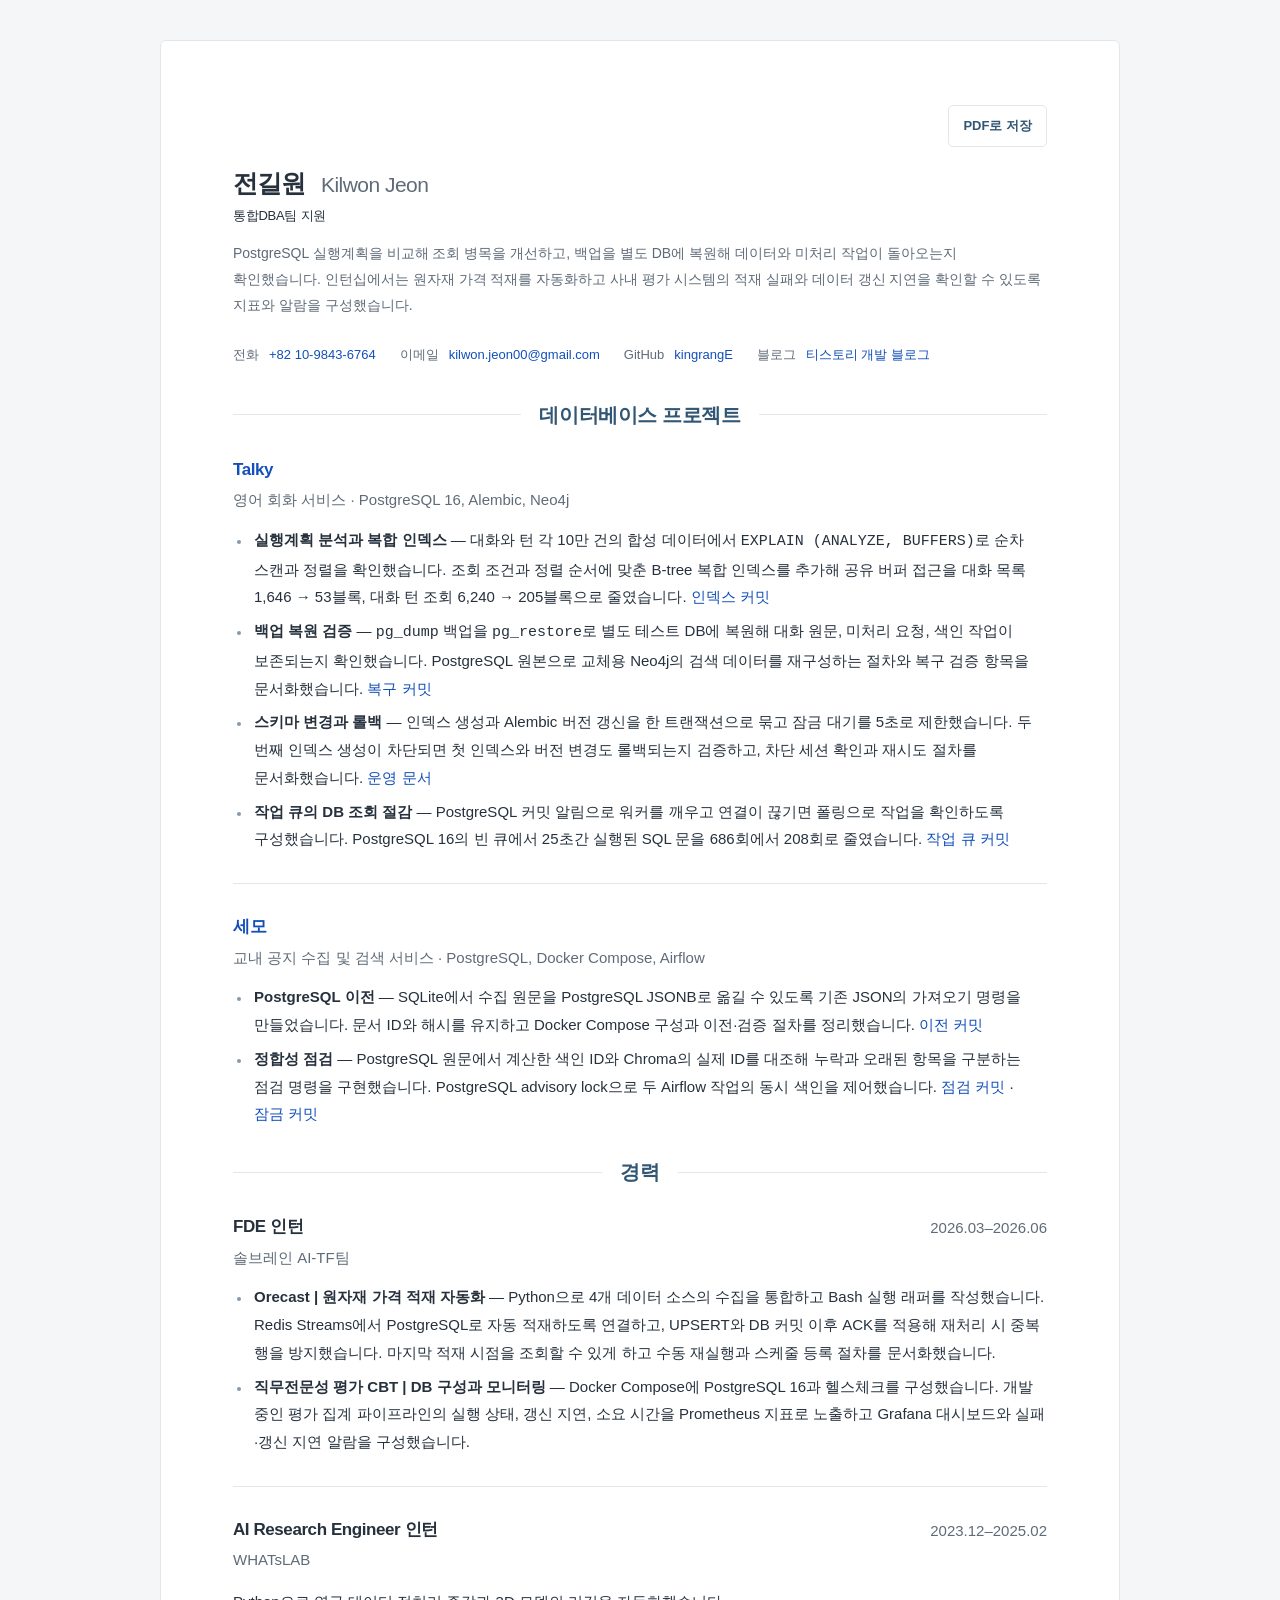
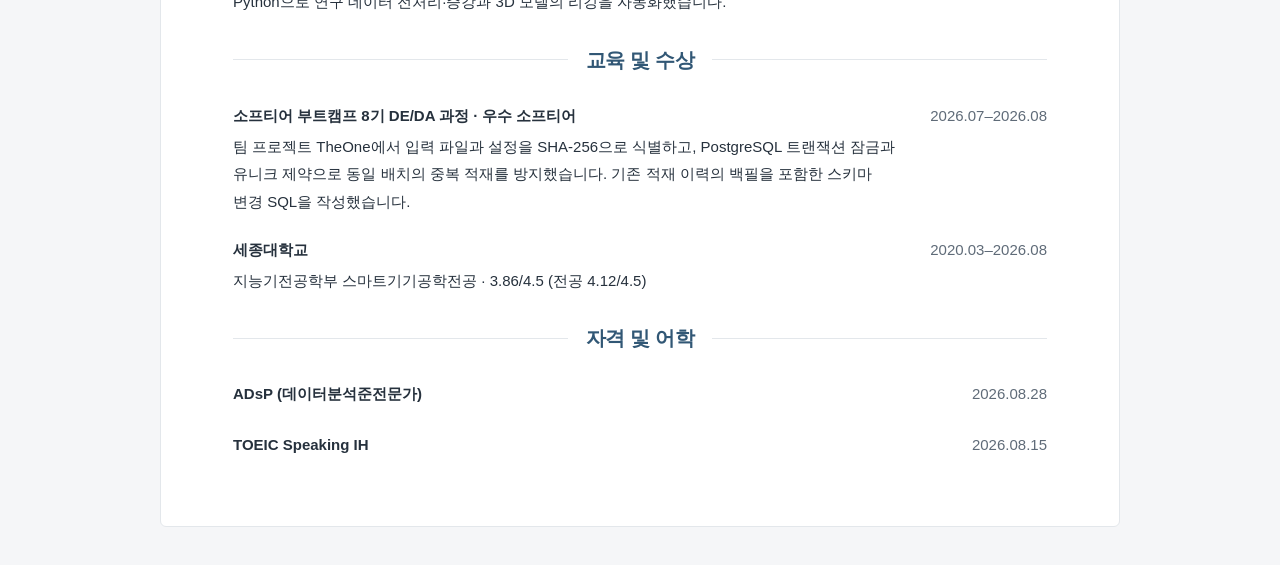
==== index_dba.html @ c4987346 "Add resume tailored to the DBA role" ====
<!DOCTYPE html>
<html lang="ko">
  <head>
    <meta charset="utf-8">
    <meta name="viewport" content="width=device-width, initial-scale=1">
    <title>전길원 | 통합DBA팀 지원 이력서</title>
    <meta name="description" content="PostgreSQL 실행계획 분석, 백업·복구 검증, 데이터 적재 자동화 경험을 담은 전길원의 이력서">
    <meta property="og:title" content="전길원 | 통합DBA팀 지원 이력서">
    <meta property="og:description" content="PostgreSQL 실행계획 분석, 백업·복구 검증, 데이터 적재 자동화 경험">
    <meta property="og:type" content="website">
    <link rel="stylesheet" href="./style.css">
    <style>
      @media print {
        #experience {
          break-before: page;
        }
      }
    </style>
  </head>
  <body>
    <main>
      <div class="문서-도구">
        <button type="button" class="PDF-버튼" onclick="window.print()">PDF로 저장</button>
      </div>
      <header class="이력서-헤더">
        <div>
          <h1>전길원 <span lang="en">Kilwon Jeon</span></h1>
          <p class="소개-문구">통합DBA팀 지원</p>
        </div>
        <p class="프로필-요약">PostgreSQL 실행계획을 비교해 조회 병목을 개선하고, 백업을 별도 DB에 복원해 데이터와 미처리 작업이 돌아오는지 확인했습니다. 인턴십에서는 원자재 가격 적재를 자동화하고 사내 평가 시스템의 적재 실패와 데이터 갱신 지연을 확인할 수 있도록 지표와 알람을 구성했습니다.</p>
        <address class="연락처">
          <span><span>전화</span><a href="tel:+821098436764">+82 10-9843-6764</a></span>
          <span><span>이메일</span><a href="mailto:kilwon.jeon00@gmail.com">kilwon.jeon00@gmail.com</a></span>
          <span><span>GitHub</span><a href="https://github.com/kingrangE">kingrangE</a></span>
          <span><span>블로그</span><a href="https://kingrang-e.tistory.com/">티스토리 개발 블로그</a></span>
        </address>
      </header>

      <section>
        <h2>데이터베이스 프로젝트</h2>
        <article class="항목">
          <header class="항목-헤더">
            <div class="항목-표제">
              <h3><a href="https://github.com/kingrangE/Talky">Talky</a></h3>
              <p class="소속">영어 회화 서비스 · PostgreSQL 16, Alembic, Neo4j</p>
            </div>
          </header>
          <ul>
            <li><strong>실행계획 분석과 복합 인덱스</strong> — 대화와 턴 각 10만 건의 합성 데이터에서 <code>EXPLAIN (ANALYZE, BUFFERS)</code>로 순차 스캔과 정렬을 확인했습니다. 조회 조건과 정렬 순서에 맞춘 B-tree 복합 인덱스를 추가해 공유 버퍼 접근을 대화 목록 1,646 → 53블록, 대화 턴 조회 6,240 → 205블록으로 줄였습니다. <a href="https://github.com/kingrangE/Talky/commit/eac335ad5778111c0d52e2794cefa71ab58b0d8e">인덱스 커밋</a></li>
            <li><strong>백업 복원 검증</strong> — <code>pg_dump</code> 백업을 <code>pg_restore</code>로 별도 테스트 DB에 복원해 대화 원문, 미처리 요청, 색인 작업이 보존되는지 확인했습니다. PostgreSQL 원본으로 교체용 Neo4j의 검색 데이터를 재구성하는 절차와 복구 검증 항목을 문서화했습니다. <a href="https://github.com/kingrangE/Talky/commit/c854a674551ed7f11cd41963c66ce2f17b84b514">복구 커밋</a></li>
            <li><strong>스키마 변경과 롤백</strong> — 인덱스 생성과 Alembic 버전 갱신을 한 트랜잭션으로 묶고 잠금 대기를 5초로 제한했습니다. 두 번째 인덱스 생성이 차단되면 첫 인덱스와 버전 변경도 롤백되는지 검증하고, 차단 세션 확인과 재시도 절차를 문서화했습니다. <a href="https://github.com/kingrangE/Talky/blob/eac335ad5778111c0d52e2794cefa71ab58b0d8e/operations/CONVERSATION_INDEXES.md">운영 문서</a></li>
            <li><strong>작업 큐의 DB 조회 절감</strong> — PostgreSQL 커밋 알림으로 워커를 깨우고 연결이 끊기면 폴링으로 작업을 확인하도록 구성했습니다. PostgreSQL 16의 빈 큐에서 25초간 실행된 SQL 문을 686회에서 208회로 줄였습니다. <a href="https://github.com/kingrangE/Talky/commit/4cdc6c05b602e95ec1414da6f64175f437670d10">작업 큐 커밋</a></li>
          </ul>
        </article>
        <article class="항목">
          <header class="항목-헤더">
            <div class="항목-표제">
              <h3><a href="https://github.com/kingrangE/semo">세모</a></h3>
              <p class="소속">교내 공지 수집 및 검색 서비스 · PostgreSQL, Docker Compose, Airflow</p>
            </div>
          </header>
          <ul>
            <li><strong>PostgreSQL 이전</strong> — SQLite에서 수집 원문을 PostgreSQL JSONB로 옮길 수 있도록 기존 JSON의 가져오기 명령을 만들었습니다. 문서 ID와 해시를 유지하고 Docker Compose 구성과 이전·검증 절차를 정리했습니다. <a href="https://github.com/kingrangE/semo/commit/38d69cad4e698fb30467a0550f2214205354e995">이전 커밋</a></li>
            <li><strong>정합성 점검</strong> — PostgreSQL 원문에서 계산한 색인 ID와 Chroma의 실제 ID를 대조해 누락과 오래된 항목을 구분하는 점검 명령을 구현했습니다. PostgreSQL advisory lock으로 두 Airflow 작업의 동시 색인을 제어했습니다. <a href="https://github.com/kingrangE/semo/commit/ec59b021e2a03563ea0e604c488db0df3c31e974">점검 커밋</a> · <a href="https://github.com/kingrangE/semo/commit/1ab56179db14b785b3c03afcb400c1d278794263">잠금 커밋</a></li>
          </ul>
        </article>
      </section>

      <section id="experience">
        <h2>경력</h2>
        <article class="항목">
          <header class="항목-헤더">
            <div class="항목-표제">
              <h3>FDE 인턴</h3>
              <p class="소속">솔브레인 AI-TF팀</p>
            </div>
            <p class="항목-메타정보">
              <span class="기간">2026.03–2026.06</span>
            </p>
          </header>
          <ul>
            <li><strong>Orecast | 원자재 가격 적재 자동화</strong> — Python으로 4개 데이터 소스의 수집을 통합하고 Bash 실행 래퍼를 작성했습니다. Redis Streams에서 PostgreSQL로 자동 적재하도록 연결하고, UPSERT와 DB 커밋 이후 ACK를 적용해 재처리 시 중복 행을 방지했습니다. 마지막 적재 시점을 조회할 수 있게 하고 수동 재실행과 스케줄 등록 절차를 문서화했습니다.</li>
            <li><strong>직무전문성 평가 CBT | DB 구성과 모니터링</strong> — Docker Compose에 PostgreSQL 16과 헬스체크를 구성했습니다. 개발 중인 평가 집계 파이프라인의 실행 상태, 갱신 지연, 소요 시간을 Prometheus 지표로 노출하고 Grafana 대시보드와 실패·갱신 지연 알람을 구성했습니다.</li>
          </ul>
        </article>
        <article class="항목">
          <header class="항목-헤더">
            <div class="항목-표제">
              <h3>AI Research Engineer 인턴</h3>
              <p class="소속">WHATsLAB</p>
            </div>
            <p class="항목-메타정보">
              <span class="기간">2023.12–2025.02</span>
            </p>
          </header>
          <p>Python으로 연구 데이터 전처리·증강과 3D 모델의 리깅을 자동화했습니다.</p>
        </article>
      </section>

      <section>
        <h2>교육 및 수상</h2>
        <ul>
          <li>
            <div class="항목-행">
              <span><strong>소프티어 부트캠프 8기 DE/DA 과정 · 우수 소프티어</strong>팀 프로젝트 TheOne에서 입력 파일과 설정을 SHA-256으로 식별하고, PostgreSQL 트랜잭션 잠금과 유니크 제약으로 동일 배치의 중복 적재를 방지했습니다. 기존 적재 이력의 백필을 포함한 스키마 변경 SQL을 작성했습니다.</span>
              <span class="항목-메타정보"><span class="기간">2026.07–2026.08</span></span>
            </div>
          </li>
          <li>
            <div class="항목-행">
              <span><strong>세종대학교</strong>지능기전공학부 스마트기기공학전공 · 3.86/4.5 (전공 4.12/4.5)</span>
              <span class="항목-메타정보"><span class="기간">2020.03–2026.08</span></span>
            </div>
          </li>
        </ul>
      </section>

      <section>
        <h2>자격 및 어학</h2>
        <ul>
          <li>
            <div class="항목-행">
              <span><strong>ADsP (데이터분석준전문가)</strong></span>
              <span class="항목-메타정보"><time datetime="2026-08-28">2026.08.28</time></span>
            </div>
          </li>
          <li>
            <div class="항목-행">
              <span><strong>TOEIC Speaking IH</strong></span>
              <span class="항목-메타정보"><time datetime="2026-08-15">2026.08.15</time></span>
            </div>
          </li>
        </ul>
      </section>
    </main>
  </body>
</html>
---- style.css ----
:root {
  color-scheme: light;
  --ink: #26313d;
  --muted: #5f6b78;
  --accent: #315775;
  --line: #e3e7eb;
}

* {
  box-sizing: border-box;
}

body {
  margin: 0;
  background: #f5f6f8;
  color: var(--ink);
  font-family: -apple-system, BlinkMacSystemFont, "Segoe UI", "Noto Sans KR", sans-serif;
  font-size: 15px;
  line-height: 1.85;
  word-break: keep-all;
  -webkit-font-smoothing: antialiased;
  overflow-wrap: anywhere;
}

main {
  max-width: 960px;
  margin: 40px auto;
  padding: 64px 72px;
  background: #fff;
  border: 1px solid var(--line);
  border-radius: 6px;
}

h1, h2, h3, p, ul {
  margin: 0;
}

a {
  color: #124fba;
  text-decoration: none;
}

a:hover {
  color: #083580;
}

a:focus-visible,
.PDF-버튼:focus-visible {
  outline: 2px solid var(--accent);
  outline-offset: 4px;
  border-radius: 2px;
}

.문서-도구 {
  display: flex;
  justify-content: flex-end;
  margin-bottom: 20px;
}

.PDF-버튼 {
  padding: 8px 14px;
  border: 1px solid var(--line);
  border-radius: 5px;
  background: #fff;
  color: var(--accent);
  font: inherit;
  font-size: 13px;
  font-weight: 600;
  cursor: pointer;
}

.PDF-버튼:hover {
  border-color: var(--accent);
  background: #f5f6f8;
}

.이력서-헤더 {
  padding-bottom: 32px;
}

h1 {
  font-size: 25px;
  line-height: 1.3;
  letter-spacing: -0.04em;
}

h1 span {
  display: inline-block;
  margin-left: 10px;
  color: var(--muted);
  font-size: 21px;
  font-weight: 400;
  letter-spacing: -0.025em;
}

.소개-문구 {
  max-width: 80%;
  margin-top: 5px;
  font-size: 13px;
  font-weight: 300;
  line-height: 1.65;
  letter-spacing: -0.02em;
}

.프로필-요약 {
  max-width: 100%;
  margin-top: 15px;
  font-size: 14px;
  color: var(--muted);
}

.연락처 {
  display: flex;
  flex-wrap: wrap;
  gap: 10px 24px;
  margin-top: 24px;
  font-size: 13px;
  font-style: normal;
}

.연락처 > span {
  display: flex;
  flex-wrap: wrap;
  gap: 10px;
}

.연락처 > span > span {
  color: var(--muted);
}

section {
  padding-top: 0;
}

section + section {
  margin-top: 28px;
}

section:last-child {
  padding-bottom: 0;
}

h2 {
  display: flex;
  align-items: center;
  justify-content: center;
  gap: 18px;
  margin-bottom: 26px;
  color: var(--accent);
  font-size: 20px;
  font-weight: 700;
  line-height: 1.6;
  letter-spacing: -0.02em;
}

h2::before,
h2::after {
  content: "";
  flex: 1;
  height: 1px;
  background: var(--line);
}

.항목 + .항목 {
  margin-top: 30px;
  padding-top: 30px;
  border-top: 1px solid var(--line);
}

.항목-헤더 {
  display: flex;
  align-items: flex-start;
  justify-content: space-between;
  gap: 20px;
  margin-bottom: 12px;
}

.항목-표제 {
  min-width: 0;
}

h3 {
  font-size: 17px;
  font-weight: 700;
  line-height: 1.5;
  letter-spacing: -0.025em;
}

.소속 {
  margin-top: 4px;
  color: var(--muted);
  font-size: 15px;
  font-weight: 500;
}

.항목-메타정보 {
  flex-shrink: 0;
  color: var(--muted);
  font-size: 15px;
  font-variant-numeric: tabular-nums;
  text-align: right;
}

.항목-메타정보 > span {
  display: block;
}

.위치 {
  margin-top: 2px;
}

.항목 > p {
  margin-top: 14px;
}

em {
  font-style: normal;
  font-weight: 500;
}

ul {
  padding-left: 18px;
}

.항목 > ul {
  margin-top: 10px;
}

li {
  padding-left: 3px;
}

li + li {
  margin-top: 6px;
}

li::marker {
  color: #8799aa;
  font-size: 0.8em;
}

ul ul {
  margin-top: 8px;
  margin-bottom: 8px;
  padding-left: 20px;
  color: var(--muted);
  font-size: calc(1em - 1px);
  list-style-type: circle;
}

section > ul {
  padding: 0;
  list-style: none;
}

section > ul > li {
  padding: 0;
}

section > ul > li + li {
  margin-top: 20px;
}

.항목-행 {
  display: grid;
  grid-template-columns: minmax(0, 1fr) fit-content(32%);
  align-items: baseline;
  gap: 6px 24px;
}

.항목-행 > .항목-메타정보 {
  grid-column: 2;
  grid-row: 1;
}

.항목-행 > ul {
  grid-column: 1;
  margin-top: 2px;
  color: var(--muted);
  font-size: calc(1em - 1px);
}

.항목-행 strong {
  display: block;
  margin-bottom: 3px;
  font-weight: 600;
}

@media screen and (max-width: 760px) {
  main {
    margin: 0;
    padding: 36px 24px;
    border: 0;
    border-radius: 0;
  }

  section + section {
    margin-top: 24px;
  }

  h2 {
    margin-bottom: 22px;
  }

  .항목 + .항목 {
    margin-top: 26px;
    padding-top: 26px;
  }

  .연락처 {
    flex-direction: column;
    gap: 8px;
  }

  .연락처 > span > span {
    min-width: 40px;
  }

  .항목-헤더 {
    flex-direction: column;
    gap: 6px;
  }

  .항목-행 {
    grid-template-columns: minmax(0, 1fr);
    gap: 4px;
  }

  .항목-행 > .항목-메타정보 {
    grid-column: 1;
    grid-row: 2;
  }

  .항목-메타정보 {
    display: flex;
    flex-wrap: wrap;
    gap: 12px;
    text-align: left;
  }

  .위치 {
    margin: 0;
  }
}

@media print {
  .문서-도구 {
    display: none;
  }

  @page {
    size: A4;
    margin: 16mm;
  }

  body {
    background: #fff;
    zoom: 0.85;
    -webkit-print-color-adjust: exact;
    print-color-adjust: exact;
  }

  main {
    max-width: none;
    margin: 0;
    padding: 0;
    border: 0;
    border-radius: 0;
  }

  h2, h3, .항목-헤더 {
    break-after: avoid;
  }

  .항목-행, li {
    break-inside: avoid;
  }
}
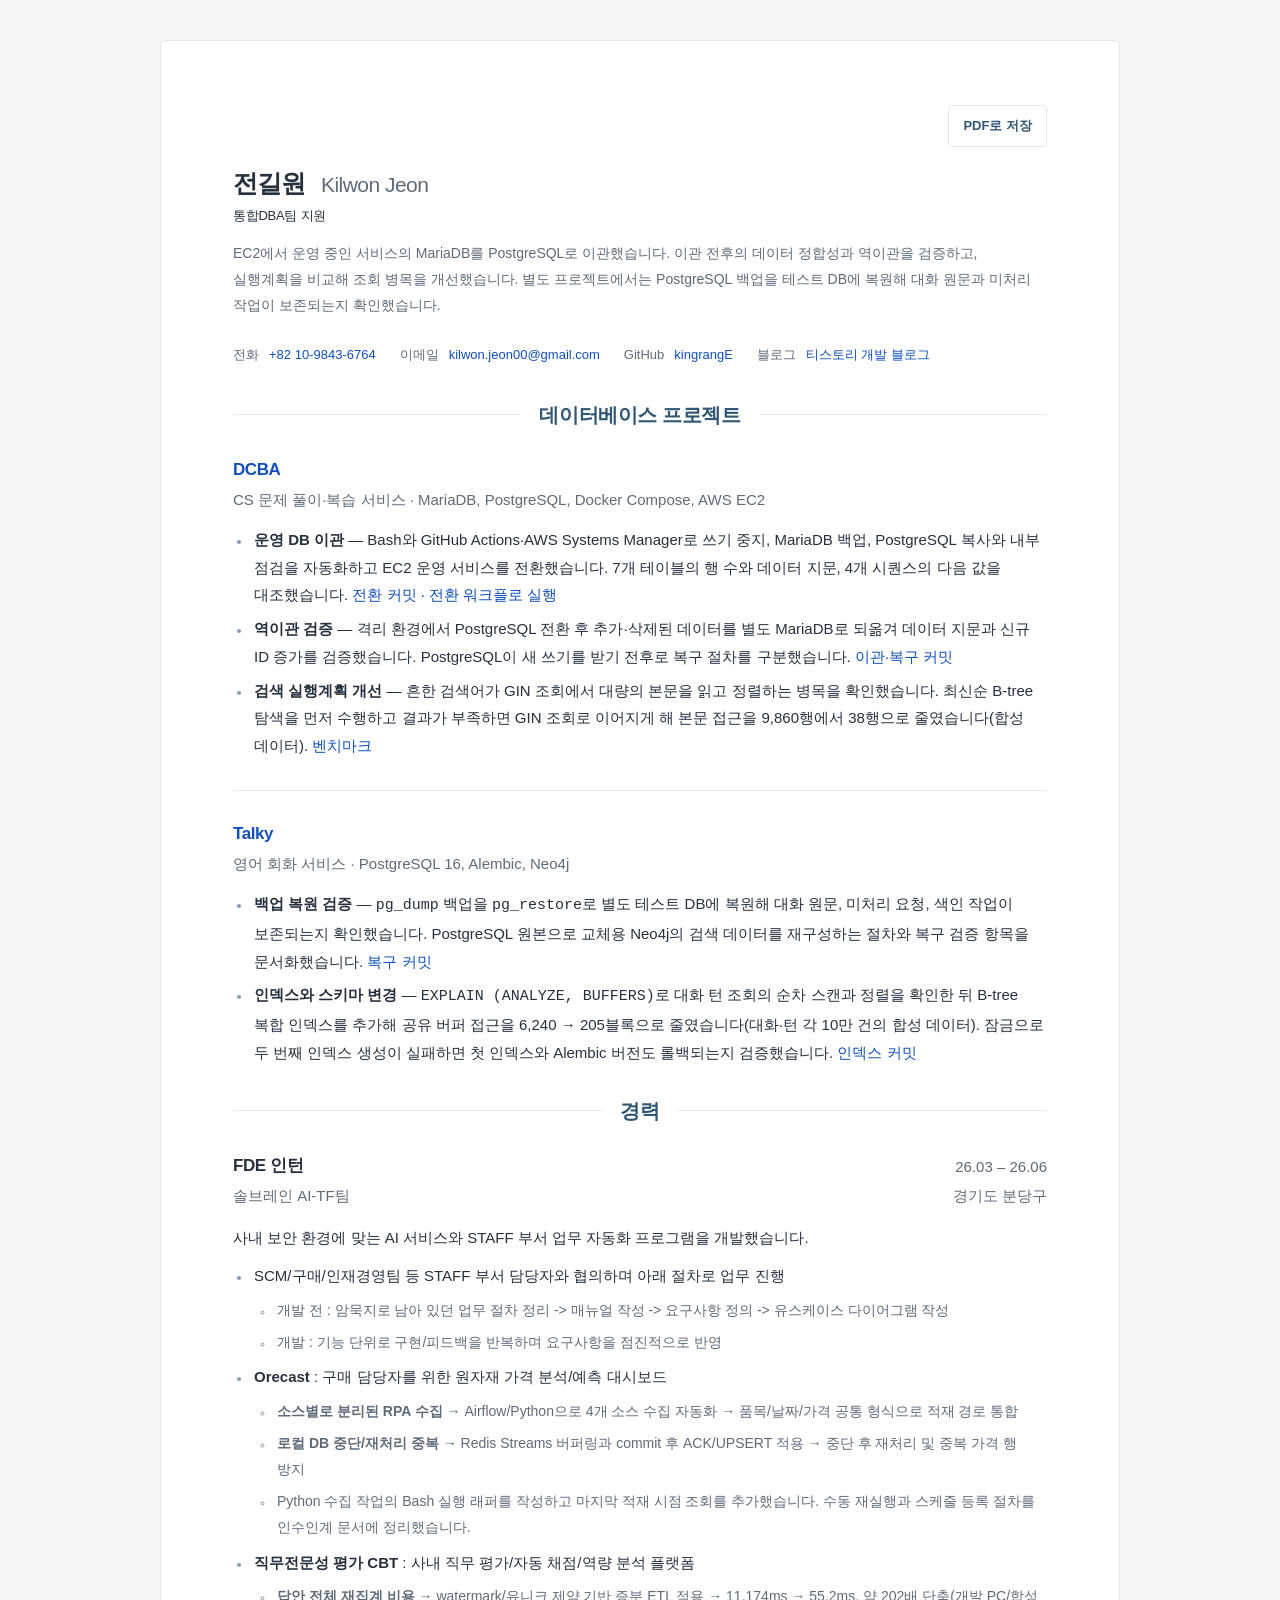
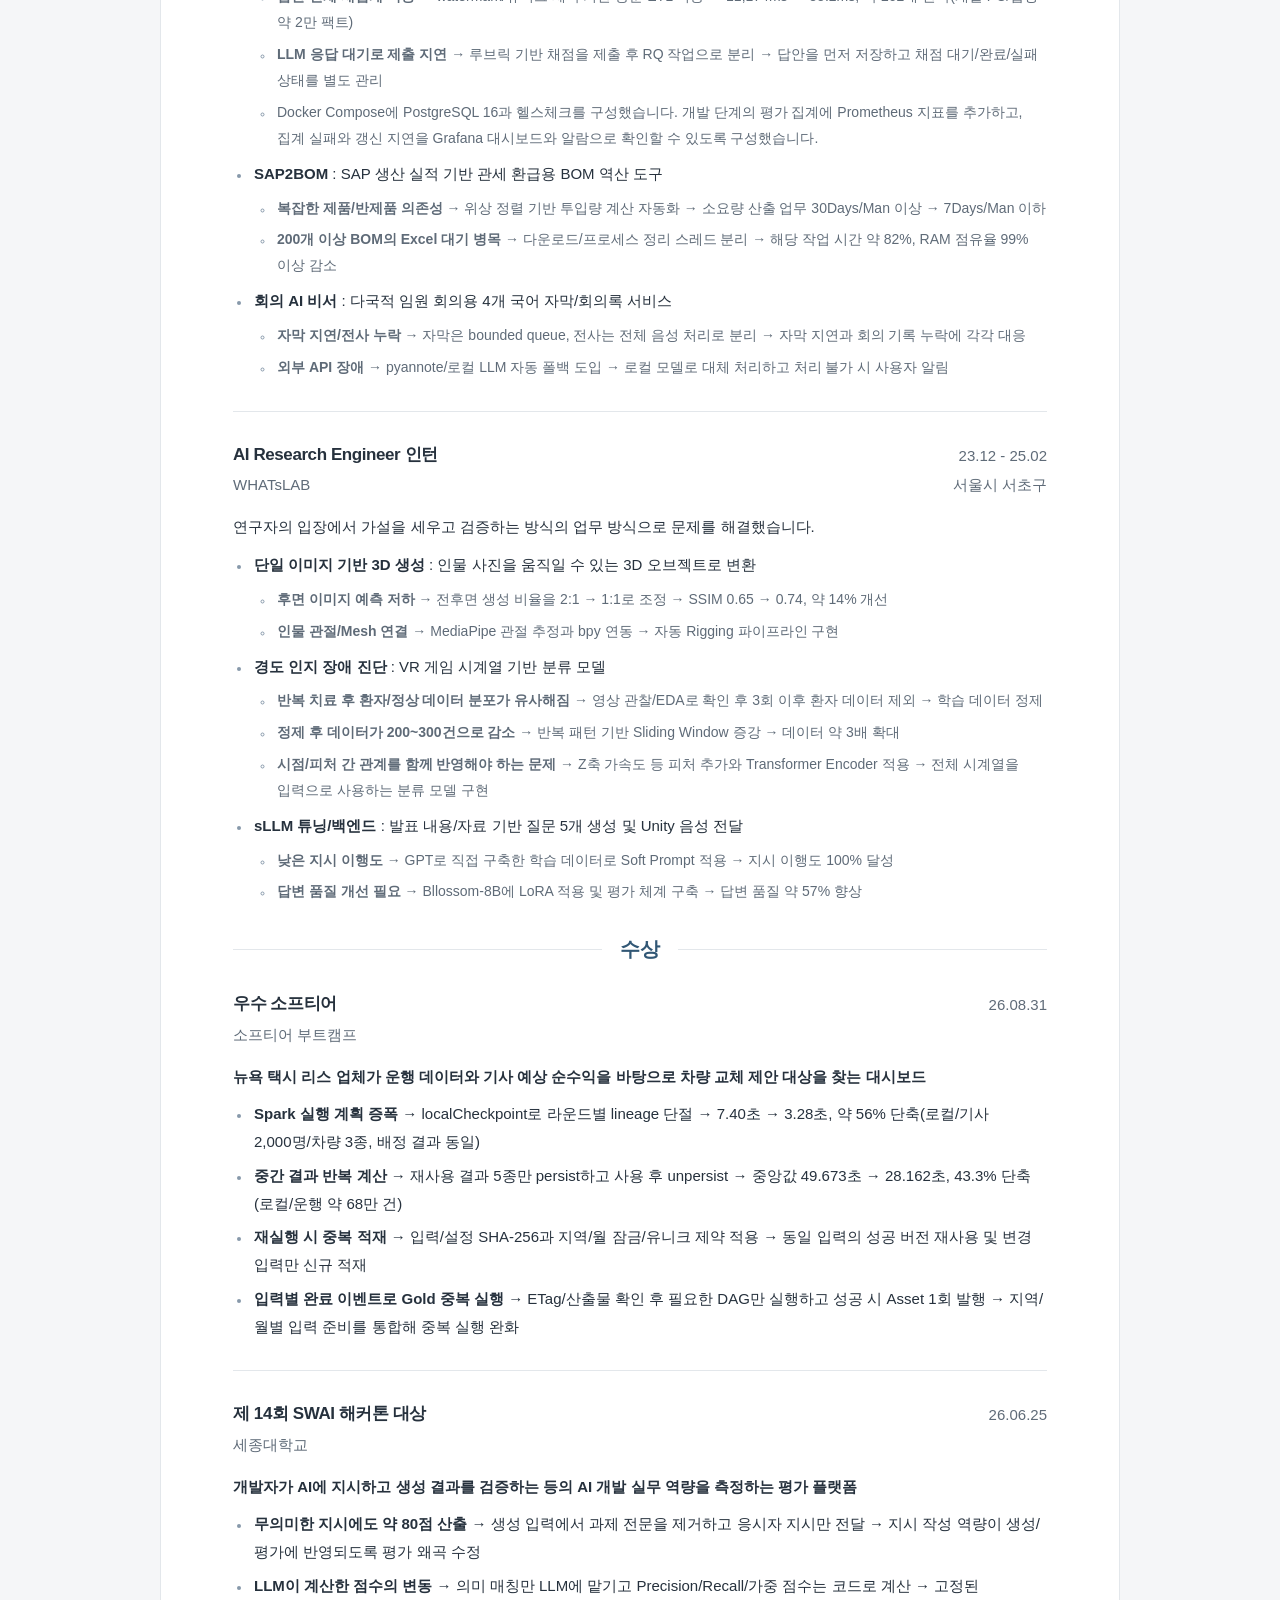
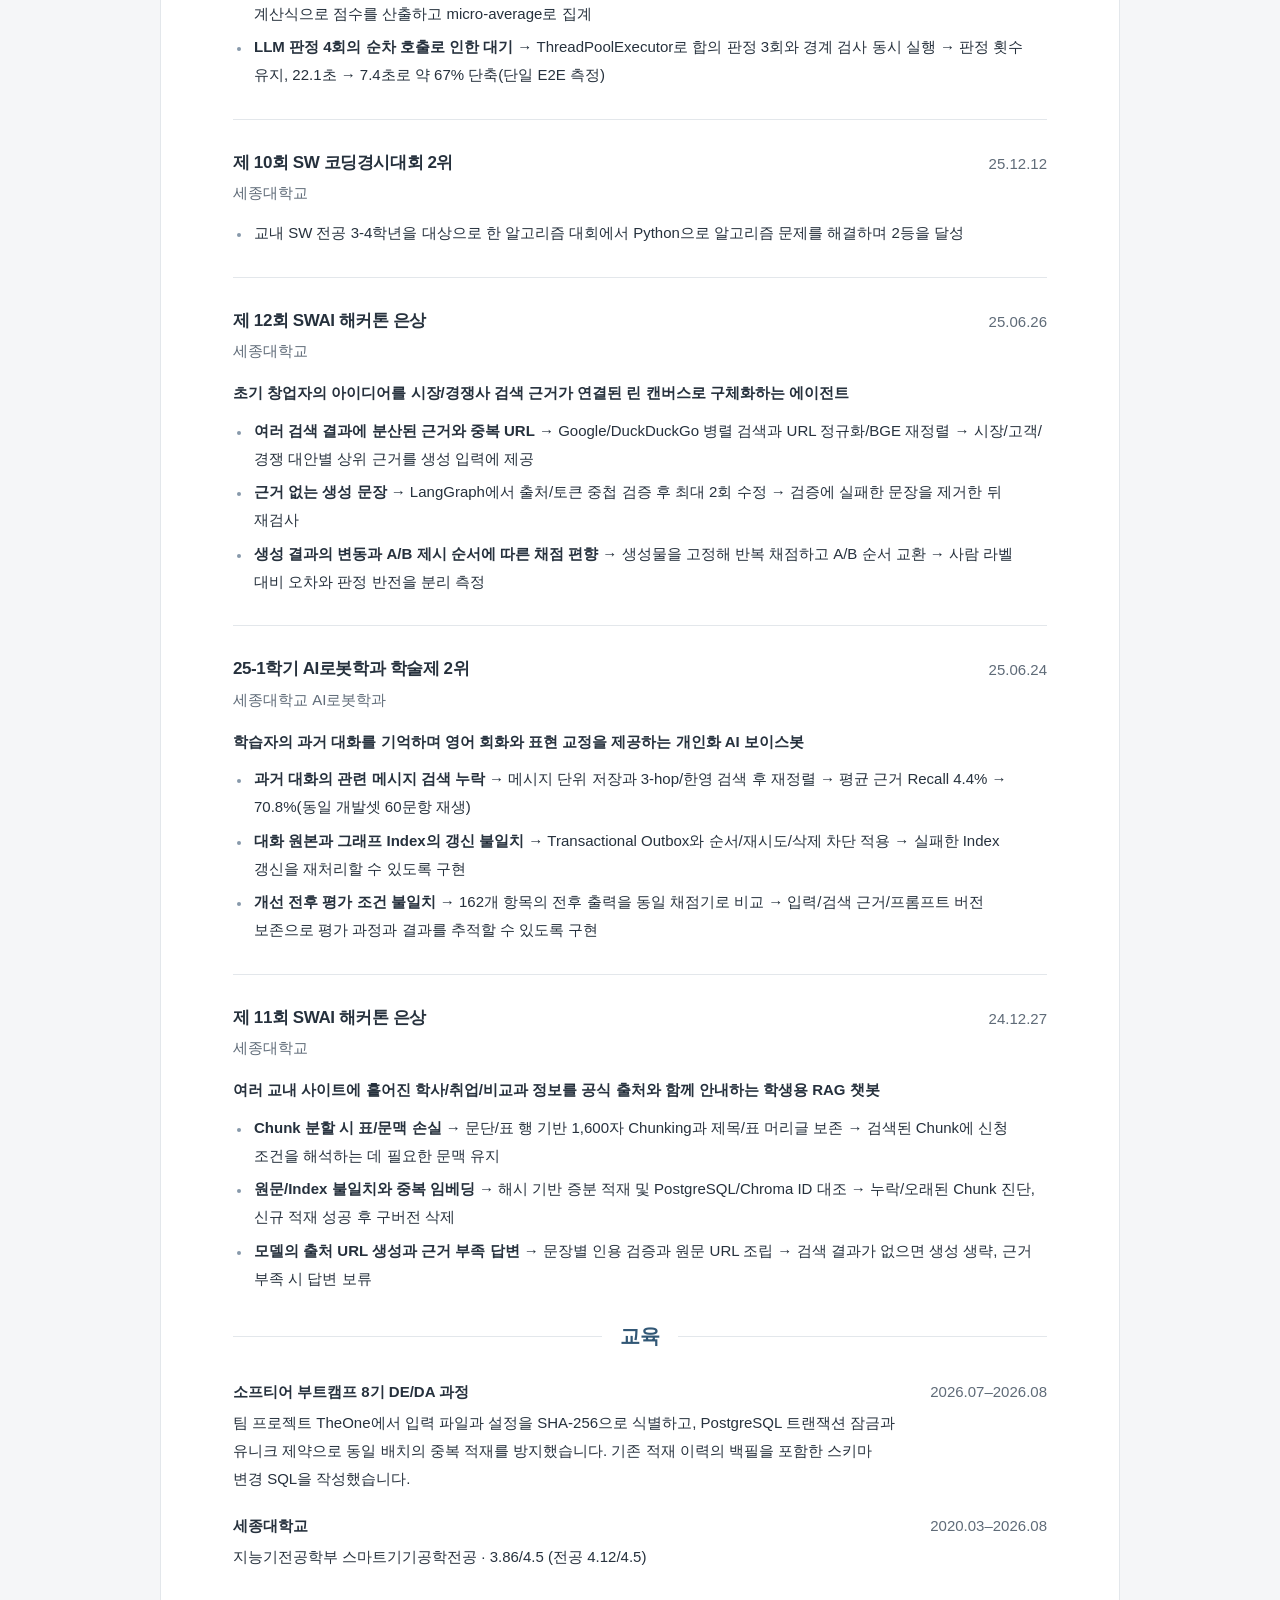
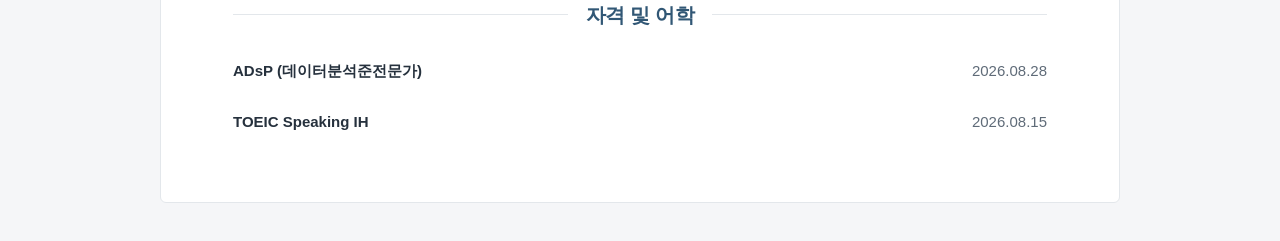
==== commit 46bbd4a0: "feat(resume): 운영 DB 이관 사례와 전체 수상·경력 반영 지원 공고가 요구하는 운영 DB 전환을 보여주기 위해 DCBA를 첫 사례로 배치하고 EC2 전환·역이관과 검색" ====
--- a/index_dba.html
+++ b/index_dba.html
@@ -4,15 +4,33 @@
     <meta charset="utf-8">
     <meta name="viewport" content="width=device-width, initial-scale=1">
     <title>전길원 | 통합DBA팀 지원 이력서</title>
-    <meta name="description" content="PostgreSQL 실행계획 분석, 백업·복구 검증, 데이터 적재 자동화 경험을 담은 전길원의 이력서">
+    <meta name="description" content="MariaDB에서 PostgreSQL로 운영 DB 이관, 실행계획 분석, 백업·복구 검증 경험을 담은 전길원의 이력서">
     <meta property="og:title" content="전길원 | 통합DBA팀 지원 이력서">
-    <meta property="og:description" content="PostgreSQL 실행계획 분석, 백업·복구 검증, 데이터 적재 자동화 경험">
+    <meta property="og:description" content="MariaDB에서 PostgreSQL로 운영 DB 이관, 실행계획 분석, 백업·복구 검증 경험">
     <meta property="og:type" content="website">
     <link rel="stylesheet" href="./style.css">
     <style>
       @media print {
+        body {
+          font-size: 14px;
+          line-height: 1.65;
+        }
+
+        h2 {
+          margin-bottom: 16px;
+        }
+
+        .항목 + .항목 {
+          margin-top: 18px;
+          padding-top: 18px;
+        }
+
         #experience {
           break-before: page;
+        }
+
+        [aria-labelledby="awards-title"] .항목 {
+          break-inside: avoid;
         }
       }
     </style>
@@ -27,7 +45,7 @@
           <h1>전길원 <span lang="en">Kilwon Jeon</span></h1>
           <p class="소개-문구">통합DBA팀 지원</p>
         </div>
-        <p class="프로필-요약">PostgreSQL 실행계획을 비교해 조회 병목을 개선하고, 백업을 별도 DB에 복원해 데이터와 미처리 작업이 돌아오는지 확인했습니다. 인턴십에서는 원자재 가격 적재를 자동화하고 사내 평가 시스템의 적재 실패와 데이터 갱신 지연을 확인할 수 있도록 지표와 알람을 구성했습니다.</p>
+        <p class="프로필-요약">EC2에서 운영 중인 서비스의 MariaDB를 PostgreSQL로 이관했습니다. 이관 전후의 데이터 정합성과 역이관을 검증하고, 실행계획을 비교해 조회 병목을 개선했습니다. 별도 프로젝트에서는 PostgreSQL 백업을 테스트 DB에 복원해 대화 원문과 미처리 작업이 보존되는지 확인했습니다.</p>
         <address class="연락처">
           <span><span>전화</span><a href="tel:+821098436764">+82 10-9843-6764</a></span>
           <span><span>이메일</span><a href="mailto:kilwon.jeon00@gmail.com">kilwon.jeon00@gmail.com</a></span>
@@ -41,27 +59,26 @@
         <article class="항목">
           <header class="항목-헤더">
             <div class="항목-표제">
+              <h3><a href="https://github.com/kingrangE/DCBA">DCBA</a></h3>
+              <p class="소속">CS 문제 풀이·복습 서비스 · MariaDB, PostgreSQL, Docker Compose, AWS EC2</p>
+            </div>
+          </header>
+          <ul>
+            <li><strong>운영 DB 이관</strong> — Bash와 GitHub Actions·AWS Systems Manager로 쓰기 중지, MariaDB 백업, PostgreSQL 복사와 내부 점검을 자동화하고 EC2 운영 서비스를 전환했습니다. 7개 테이블의 행 수와 데이터 지문, 4개 시퀀스의 다음 값을 대조했습니다. <a href="https://github.com/kingrangE/DCBA/commit/c94dd9896264242c62aa697d63f3865d38a47e06">전환 커밋</a> · <a href="https://github.com/kingrangE/DCBA/actions/runs/44879401390">전환 워크플로 실행</a></li>
+            <li><strong>역이관 검증</strong> — 격리 환경에서 PostgreSQL 전환 후 추가·삭제된 데이터를 별도 MariaDB로 되옮겨 데이터 지문과 신규 ID 증가를 검증했습니다. PostgreSQL이 새 쓰기를 받기 전후로 복구 절차를 구분했습니다. <a href="https://github.com/kingrangE/DCBA/commit/13a7207f3489d8f4df983d37cdc0554b07df8b3d">이관·복구 커밋</a></li>
+            <li><strong>검색 실행계획 개선</strong> — 흔한 검색어가 GIN 조회에서 대량의 본문을 읽고 정렬하는 병목을 확인했습니다. 최신순 B-tree 탐색을 먼저 수행하고 결과가 부족하면 GIN 조회로 이어지게 해 본문 접근을 9,860행에서 38행으로 줄였습니다(합성 데이터). <a href="https://github.com/kingrangE/DCBA/blob/13a7207f3489d8f4df983d37cdc0554b07df8b3d/docs/postgresql-benchmark.md">벤치마크</a></li>
+          </ul>
+        </article>
+        <article class="항목">
+          <header class="항목-헤더">
+            <div class="항목-표제">
               <h3><a href="https://github.com/kingrangE/Talky">Talky</a></h3>
               <p class="소속">영어 회화 서비스 · PostgreSQL 16, Alembic, Neo4j</p>
             </div>
           </header>
           <ul>
-            <li><strong>실행계획 분석과 복합 인덱스</strong> — 대화와 턴 각 10만 건의 합성 데이터에서 <code>EXPLAIN (ANALYZE, BUFFERS)</code>로 순차 스캔과 정렬을 확인했습니다. 조회 조건과 정렬 순서에 맞춘 B-tree 복합 인덱스를 추가해 공유 버퍼 접근을 대화 목록 1,646 → 53블록, 대화 턴 조회 6,240 → 205블록으로 줄였습니다. <a href="https://github.com/kingrangE/Talky/commit/eac335ad5778111c0d52e2794cefa71ab58b0d8e">인덱스 커밋</a></li>
             <li><strong>백업 복원 검증</strong> — <code>pg_dump</code> 백업을 <code>pg_restore</code>로 별도 테스트 DB에 복원해 대화 원문, 미처리 요청, 색인 작업이 보존되는지 확인했습니다. PostgreSQL 원본으로 교체용 Neo4j의 검색 데이터를 재구성하는 절차와 복구 검증 항목을 문서화했습니다. <a href="https://github.com/kingrangE/Talky/commit/c854a674551ed7f11cd41963c66ce2f17b84b514">복구 커밋</a></li>
-            <li><strong>스키마 변경과 롤백</strong> — 인덱스 생성과 Alembic 버전 갱신을 한 트랜잭션으로 묶고 잠금 대기를 5초로 제한했습니다. 두 번째 인덱스 생성이 차단되면 첫 인덱스와 버전 변경도 롤백되는지 검증하고, 차단 세션 확인과 재시도 절차를 문서화했습니다. <a href="https://github.com/kingrangE/Talky/blob/eac335ad5778111c0d52e2794cefa71ab58b0d8e/operations/CONVERSATION_INDEXES.md">운영 문서</a></li>
-            <li><strong>작업 큐의 DB 조회 절감</strong> — PostgreSQL 커밋 알림으로 워커를 깨우고 연결이 끊기면 폴링으로 작업을 확인하도록 구성했습니다. PostgreSQL 16의 빈 큐에서 25초간 실행된 SQL 문을 686회에서 208회로 줄였습니다. <a href="https://github.com/kingrangE/Talky/commit/4cdc6c05b602e95ec1414da6f64175f437670d10">작업 큐 커밋</a></li>
-          </ul>
-        </article>
-        <article class="항목">
-          <header class="항목-헤더">
-            <div class="항목-표제">
-              <h3><a href="https://github.com/kingrangE/semo">세모</a></h3>
-              <p class="소속">교내 공지 수집 및 검색 서비스 · PostgreSQL, Docker Compose, Airflow</p>
-            </div>
-          </header>
-          <ul>
-            <li><strong>PostgreSQL 이전</strong> — SQLite에서 수집 원문을 PostgreSQL JSONB로 옮길 수 있도록 기존 JSON의 가져오기 명령을 만들었습니다. 문서 ID와 해시를 유지하고 Docker Compose 구성과 이전·검증 절차를 정리했습니다. <a href="https://github.com/kingrangE/semo/commit/38d69cad4e698fb30467a0550f2214205354e995">이전 커밋</a></li>
-            <li><strong>정합성 점검</strong> — PostgreSQL 원문에서 계산한 색인 ID와 Chroma의 실제 ID를 대조해 누락과 오래된 항목을 구분하는 점검 명령을 구현했습니다. PostgreSQL advisory lock으로 두 Airflow 작업의 동시 색인을 제어했습니다. <a href="https://github.com/kingrangE/semo/commit/ec59b021e2a03563ea0e604c488db0df3c31e974">점검 커밋</a> · <a href="https://github.com/kingrangE/semo/commit/1ab56179db14b785b3c03afcb400c1d278794263">잠금 커밋</a></li>
+            <li><strong>인덱스와 스키마 변경</strong> — <code>EXPLAIN (ANALYZE, BUFFERS)</code>로 대화 턴 조회의 순차 스캔과 정렬을 확인한 뒤 B-tree 복합 인덱스를 추가해 공유 버퍼 접근을 6,240 → 205블록으로 줄였습니다(대화·턴 각 10만 건의 합성 데이터). 잠금으로 두 번째 인덱스 생성이 실패하면 첫 인덱스와 Alembic 버전도 롤백되는지 검증했습니다. <a href="https://github.com/kingrangE/Talky/commit/eac335ad5778111c0d52e2794cefa71ab58b0d8e">인덱스 커밋</a></li>
           </ul>
         </article>
       </section>
@@ -75,12 +92,43 @@
               <p class="소속">솔브레인 AI-TF팀</p>
             </div>
             <p class="항목-메타정보">
-              <span class="기간">2026.03–2026.06</span>
-            </p>
-          </header>
-          <ul>
-            <li><strong>Orecast | 원자재 가격 적재 자동화</strong> — Python으로 4개 데이터 소스의 수집을 통합하고 Bash 실행 래퍼를 작성했습니다. Redis Streams에서 PostgreSQL로 자동 적재하도록 연결하고, UPSERT와 DB 커밋 이후 ACK를 적용해 재처리 시 중복 행을 방지했습니다. 마지막 적재 시점을 조회할 수 있게 하고 수동 재실행과 스케줄 등록 절차를 문서화했습니다.</li>
-            <li><strong>직무전문성 평가 CBT | DB 구성과 모니터링</strong> — Docker Compose에 PostgreSQL 16과 헬스체크를 구성했습니다. 개발 중인 평가 집계 파이프라인의 실행 상태, 갱신 지연, 소요 시간을 Prometheus 지표로 노출하고 Grafana 대시보드와 실패·갱신 지연 알람을 구성했습니다.</li>
+              <span class="기간">26.03 – 26.06</span><span class="위치">경기도 분당구</span>
+            </p>
+          </header>
+          <p><em>사내 보안 환경에 맞는 AI 서비스와 STAFF 부서 업무 자동화 프로그램을 개발했습니다.</em></p>
+          <ul>
+            <li>SCM/구매/인재경영팀 등 STAFF 부서 담당자와 협의하며 아래 절차로 업무 진행
+              <ul>
+                <li>개발 전 : 암묵지로 남아 있던 업무 절차 정리 -&gt; 매뉴얼 작성 -&gt; 요구사항 정의 -&gt; 유스케이스 다이어그램 작성</li>
+                <li>개발 : 기능 단위로 구현/피드백을 반복하며 요구사항을 점진적으로 반영</li>
+              </ul>
+            </li>
+            <li><strong>Orecast</strong> : 구매 담당자를 위한 원자재 가격 분석/예측 대시보드
+              <ul>
+                <li><strong>소스별로 분리된 RPA 수집</strong> → Airflow/Python으로 4개 소스 수집 자동화 → 품목/날짜/가격 공통 형식으로 적재 경로 통합</li>
+                <li><strong>로컬 DB 중단/재처리 중복</strong> → Redis Streams 버퍼링과 commit 후 ACK/UPSERT 적용 → 중단 후 재처리 및 중복 가격 행 방지</li>
+                <li>Python 수집 작업의 Bash 실행 래퍼를 작성하고 마지막 적재 시점 조회를 추가했습니다. 수동 재실행과 스케줄 등록 절차를 인수인계 문서에 정리했습니다.</li>
+              </ul>
+            </li>
+            <li><strong>직무전문성 평가 CBT</strong> : 사내 직무 평가/자동 채점/역량 분석 플랫폼
+              <ul>
+                <li><strong>답안 전체 재집계 비용</strong> → watermark/유니크 제약 기반 증분 ETL 적용 → 11,174ms → 55.2ms, 약 202배 단축(개발 PC/합성 약 2만 팩트)</li>
+                <li><strong>LLM 응답 대기로 제출 지연</strong> → 루브릭 기반 채점을 제출 후 RQ 작업으로 분리 → 답안을 먼저 저장하고 채점 대기/완료/실패 상태를 별도 관리</li>
+                <li>Docker Compose에 PostgreSQL 16과 헬스체크를 구성했습니다. 개발 단계의 평가 집계에 Prometheus 지표를 추가하고, 집계 실패와 갱신 지연을 Grafana 대시보드와 알람으로 확인할 수 있도록 구성했습니다.</li>
+              </ul>
+            </li>
+            <li><strong>SAP2BOM</strong> : SAP 생산 실적 기반 관세 환급용 BOM 역산 도구
+              <ul>
+                <li><strong>복잡한 제품/반제품 의존성</strong> → 위상 정렬 기반 투입량 계산 자동화 → 소요량 산출 업무 30Days/Man 이상 → 7Days/Man 이하</li>
+                <li><strong>200개 이상 BOM의 Excel 대기 병목</strong> → 다운로드/프로세스 정리 스레드 분리 → 해당 작업 시간 약 82%, RAM 점유율 99% 이상 감소</li>
+              </ul>
+            </li>
+            <li><strong>회의 AI 비서</strong> : 다국적 임원 회의용 4개 국어 자막/회의록 서비스
+              <ul>
+                <li><strong>자막 지연/전사 누락</strong> → 자막은 bounded queue, 전사는 전체 음성 처리로 분리 → 자막 지연과 회의 기록 누락에 각각 대응</li>
+                <li><strong>외부 API 장애</strong> → pyannote/로컬 LLM 자동 폴백 도입 → 로컬 모델로 대체 처리하고 처리 불가 시 사용자 알림</li>
+              </ul>
+            </li>
           </ul>
         </article>
         <article class="항목">
@@ -90,19 +138,146 @@
               <p class="소속">WHATsLAB</p>
             </div>
             <p class="항목-메타정보">
-              <span class="기간">2023.12–2025.02</span>
-            </p>
-          </header>
-          <p>Python으로 연구 데이터 전처리·증강과 3D 모델의 리깅을 자동화했습니다.</p>
+              <span class="기간">23.12 - 25.02</span><span class="위치">서울시 서초구</span>
+            </p>
+          </header>
+          <p>
+            <em>연구자의 입장에서 가설을 세우고 검증하는 방식의 업무 방식으로 문제를 해결했습니다.</em>
+          </p>
+          <ul>
+            <li><strong>단일 이미지 기반 3D 생성</strong> : 인물 사진을 움직일 수 있는 3D 오브젝트로 변환
+              <ul>
+                <li><strong>후면 이미지 예측 저하</strong> → 전후면 생성 비율을 2:1 → 1:1로 조정 → SSIM 0.65 → 0.74, 약 14% 개선</li>
+                <li><strong>인물 관절/Mesh 연결</strong> → MediaPipe 관절 추정과 bpy 연동 → 자동 Rigging 파이프라인 구현</li>
+              </ul>
+            </li>
+            <li><strong>경도 인지 장애 진단</strong> : VR 게임 시계열 기반 분류 모델
+              <ul>
+                <li><strong>반복 치료 후 환자/정상 데이터 분포가 유사해짐</strong> → 영상 관찰/EDA로 확인 후 3회 이후 환자 데이터 제외 → 학습 데이터 정제</li>
+                <li><strong>정제 후 데이터가 200~300건으로 감소</strong> → 반복 패턴 기반 Sliding Window 증강 → 데이터 약 3배 확대</li>
+                <li><strong>시점/피처 간 관계를 함께 반영해야 하는 문제</strong> → Z축 가속도 등 피처 추가와 Transformer Encoder 적용 → 전체 시계열을 입력으로 사용하는 분류 모델 구현</li>
+              </ul>
+            </li>
+            <li><strong>sLLM 튜닝/백엔드</strong> : 발표 내용/자료 기반 질문 5개 생성 및 Unity 음성 전달
+              <ul>
+                <li><strong>낮은 지시 이행도</strong> → GPT로 직접 구축한 학습 데이터로 Soft Prompt 적용 → 지시 이행도 100% 달성</li>
+                <li><strong>답변 품질 개선 필요</strong> → Bllossom-8B에 LoRA 적용 및 평가 체계 구축 → 답변 품질 약 57% 향상</li>
+              </ul>
+            </li>
+          </ul>
+        </article>
+      </section>
+
+      <section aria-labelledby="awards-title">
+        <h2 id="awards-title">수상</h2>
+        <article class="항목">
+          <header class="항목-헤더">
+            <div class="항목-표제">
+              <h3>우수 소프티어</h3>
+              <p class="소속">소프티어 부트캠프</p>
+            </div>
+            <p class="항목-메타정보">
+              <time datetime="2026-08-31">26.08.31</time>
+            </p>
+          </header>
+          <p><strong>뉴욕 택시 리스 업체가 운행 데이터와 기사 예상 순수익을 바탕으로 차량 교체 제안 대상을 찾는 대시보드</strong></p>
+          <ul>
+            <li><strong>Spark 실행 계획 증폭</strong> → localCheckpoint로 라운드별 lineage 단절 → 7.40초 → 3.28초, 약 56% 단축(로컬/기사 2,000명/차량 3종, 배정 결과 동일)</li>
+            <li><strong>중간 결과 반복 계산</strong> → 재사용 결과 5종만 persist하고 사용 후 unpersist → 중앙값 49.673초 → 28.162초, 43.3% 단축(로컬/운행 약 68만 건)</li>
+            <li><strong>재실행 시 중복 적재</strong> → 입력/설정 SHA-256과 지역/월 잠금/유니크 제약 적용 → 동일 입력의 성공 버전 재사용 및 변경 입력만 신규 적재</li>
+            <li><strong>입력별 완료 이벤트로 Gold 중복 실행</strong> → ETag/산출물 확인 후 필요한 DAG만 실행하고 성공 시 Asset 1회 발행 → 지역/월별 입력 준비를 통합해 중복 실행 완화</li>
+          </ul>
+        </article>
+        <article class="항목">
+          <header class="항목-헤더">
+            <div class="항목-표제">
+              <h3>제 14회 SWAI 해커톤 대상</h3>
+              <p class="소속">세종대학교</p>
+            </div>
+            <p class="항목-메타정보">
+              <time datetime="2026-06-25">26.06.25</time>
+            </p>
+          </header>
+          <p><strong>개발자가 AI에 지시하고 생성 결과를 검증하는 등의 AI 개발 실무 역량을 측정하는 평가 플랫폼</strong></p>
+          <ul>
+            <li><strong>무의미한 지시에도 약 80점 산출</strong> → 생성 입력에서 과제 전문을 제거하고 응시자 지시만 전달 → 지시 작성 역량이 생성/평가에 반영되도록 평가 왜곡 수정</li>
+            <li><strong>LLM이 계산한 점수의 변동</strong> → 의미 매칭만 LLM에 맡기고 Precision/Recall/가중 점수는 코드로 계산 → 고정된 계산식으로 점수를 산출하고 micro-average로 집계</li>
+            <li><strong>LLM 판정 4회의 순차 호출로 인한 대기</strong> → ThreadPoolExecutor로 합의 판정 3회와 경계 검사 동시 실행 → 판정 횟수 유지, 22.1초 → 7.4초로 약 67% 단축(단일 E2E 측정)</li>
+          </ul>
+        </article>
+        <article class="항목">
+          <header class="항목-헤더">
+            <div class="항목-표제">
+              <h3>제 10회 SW 코딩경시대회 2위</h3>
+              <p class="소속">세종대학교</p>
+            </div>
+            <p class="항목-메타정보">
+              <time datetime="2025-12-12">25.12.12</time>
+            </p>
+          </header>
+          <ul>
+            <li>교내 SW 전공 3-4학년을 대상으로 한 알고리즘 대회에서 Python으로 알고리즘 문제를 해결하며 2등을 달성</li>
+          </ul>
+        </article>
+        <article class="항목">
+          <header class="항목-헤더">
+            <div class="항목-표제">
+              <h3>제 12회 SWAI 해커톤 은상</h3>
+              <p class="소속">세종대학교</p>
+            </div>
+            <p class="항목-메타정보">
+              <time datetime="2025-06-26">25.06.26</time>
+            </p>
+          </header>
+          <p><strong>초기 창업자의 아이디어를 시장/경쟁사 검색 근거가 연결된 린 캔버스로 구체화하는 에이전트</strong></p>
+          <ul>
+            <li><strong>여러 검색 결과에 분산된 근거와 중복 URL</strong> → Google/DuckDuckGo 병렬 검색과 URL 정규화/BGE 재정렬 → 시장/고객/경쟁 대안별 상위 근거를 생성 입력에 제공</li>
+            <li><strong>근거 없는 생성 문장</strong> → LangGraph에서 출처/토큰 중첩 검증 후 최대 2회 수정 → 검증에 실패한 문장을 제거한 뒤 재검사</li>
+            <li><strong>생성 결과의 변동과 A/B 제시 순서에 따른 채점 편향</strong> → 생성물을 고정해 반복 채점하고 A/B 순서 교환 → 사람 라벨 대비 오차와 판정 반전을 분리 측정</li>
+          </ul>
+        </article>
+        <article class="항목">
+          <header class="항목-헤더">
+            <div class="항목-표제">
+              <h3>25-1학기 AI로봇학과 학술제 2위</h3>
+              <p class="소속">세종대학교 AI로봇학과</p>
+            </div>
+            <p class="항목-메타정보">
+              <time datetime="2025-06-24">25.06.24</time>
+            </p>
+          </header>
+          <p><strong>학습자의 과거 대화를 기억하며 영어 회화와 표현 교정을 제공하는 개인화 AI 보이스봇</strong></p>
+          <ul>
+            <li><strong>과거 대화의 관련 메시지 검색 누락</strong> → 메시지 단위 저장과 3-hop/한영 검색 후 재정렬 → 평균 근거 Recall 4.4% → 70.8%(동일 개발셋 60문항 재생)</li>
+            <li><strong>대화 원본과 그래프 Index의 갱신 불일치</strong> → Transactional Outbox와 순서/재시도/삭제 차단 적용 → 실패한 Index 갱신을 재처리할 수 있도록 구현</li>
+            <li><strong>개선 전후 평가 조건 불일치</strong> → 162개 항목의 전후 출력을 동일 채점기로 비교 → 입력/검색 근거/프롬프트 버전 보존으로 평가 과정과 결과를 추적할 수 있도록 구현</li>
+          </ul>
+        </article>
+        <article class="항목">
+          <header class="항목-헤더">
+            <div class="항목-표제">
+              <h3>제 11회 SWAI 해커톤 은상</h3>
+              <p class="소속">세종대학교</p>
+            </div>
+            <p class="항목-메타정보">
+              <time datetime="2024-12-27">24.12.27</time>
+            </p>
+          </header>
+          <p><strong>여러 교내 사이트에 흩어진 학사/취업/비교과 정보를 공식 출처와 함께 안내하는 학생용 RAG 챗봇</strong></p>
+          <ul>
+            <li><strong>Chunk 분할 시 표/문맥 손실</strong> → 문단/표 행 기반 1,600자 Chunking과 제목/표 머리글 보존 → 검색된 Chunk에 신청 조건을 해석하는 데 필요한 문맥 유지</li>
+            <li><strong>원문/Index 불일치와 중복 임베딩</strong> → 해시 기반 증분 적재 및 PostgreSQL/Chroma ID 대조 → 누락/오래된 Chunk 진단, 신규 적재 성공 후 구버전 삭제</li>
+            <li><strong>모델의 출처 URL 생성과 근거 부족 답변</strong> → 문장별 인용 검증과 원문 URL 조립 → 검색 결과가 없으면 생성 생략, 근거 부족 시 답변 보류</li>
+          </ul>
         </article>
       </section>
 
       <section>
-        <h2>교육 및 수상</h2>
+        <h2>교육</h2>
         <ul>
           <li>
             <div class="항목-행">
-              <span><strong>소프티어 부트캠프 8기 DE/DA 과정 · 우수 소프티어</strong>팀 프로젝트 TheOne에서 입력 파일과 설정을 SHA-256으로 식별하고, PostgreSQL 트랜잭션 잠금과 유니크 제약으로 동일 배치의 중복 적재를 방지했습니다. 기존 적재 이력의 백필을 포함한 스키마 변경 SQL을 작성했습니다.</span>
+              <span><strong>소프티어 부트캠프 8기 DE/DA 과정</strong>팀 프로젝트 TheOne에서 입력 파일과 설정을 SHA-256으로 식별하고, PostgreSQL 트랜잭션 잠금과 유니크 제약으로 동일 배치의 중복 적재를 방지했습니다. 기존 적재 이력의 백필을 포함한 스키마 변경 SQL을 작성했습니다.</span>
               <span class="항목-메타정보"><span class="기간">2026.07–2026.08</span></span>
             </div>
           </li>
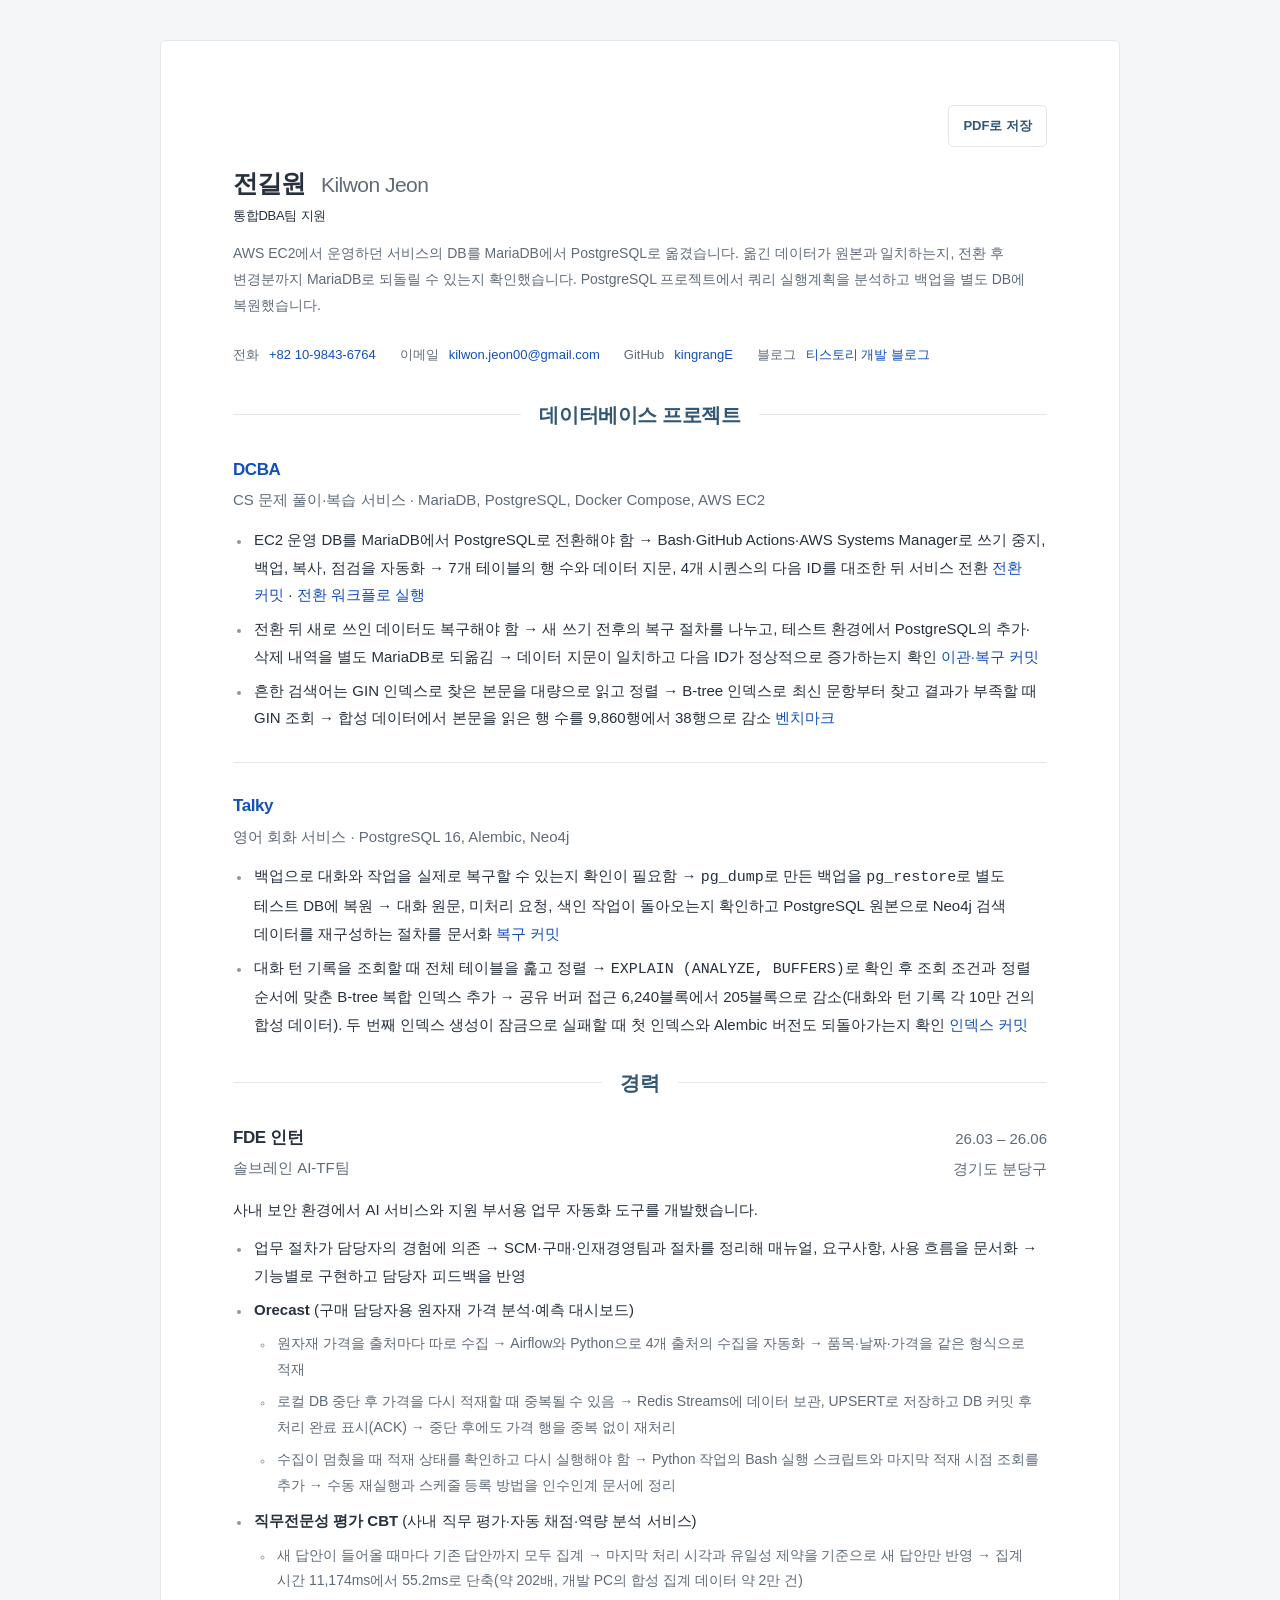
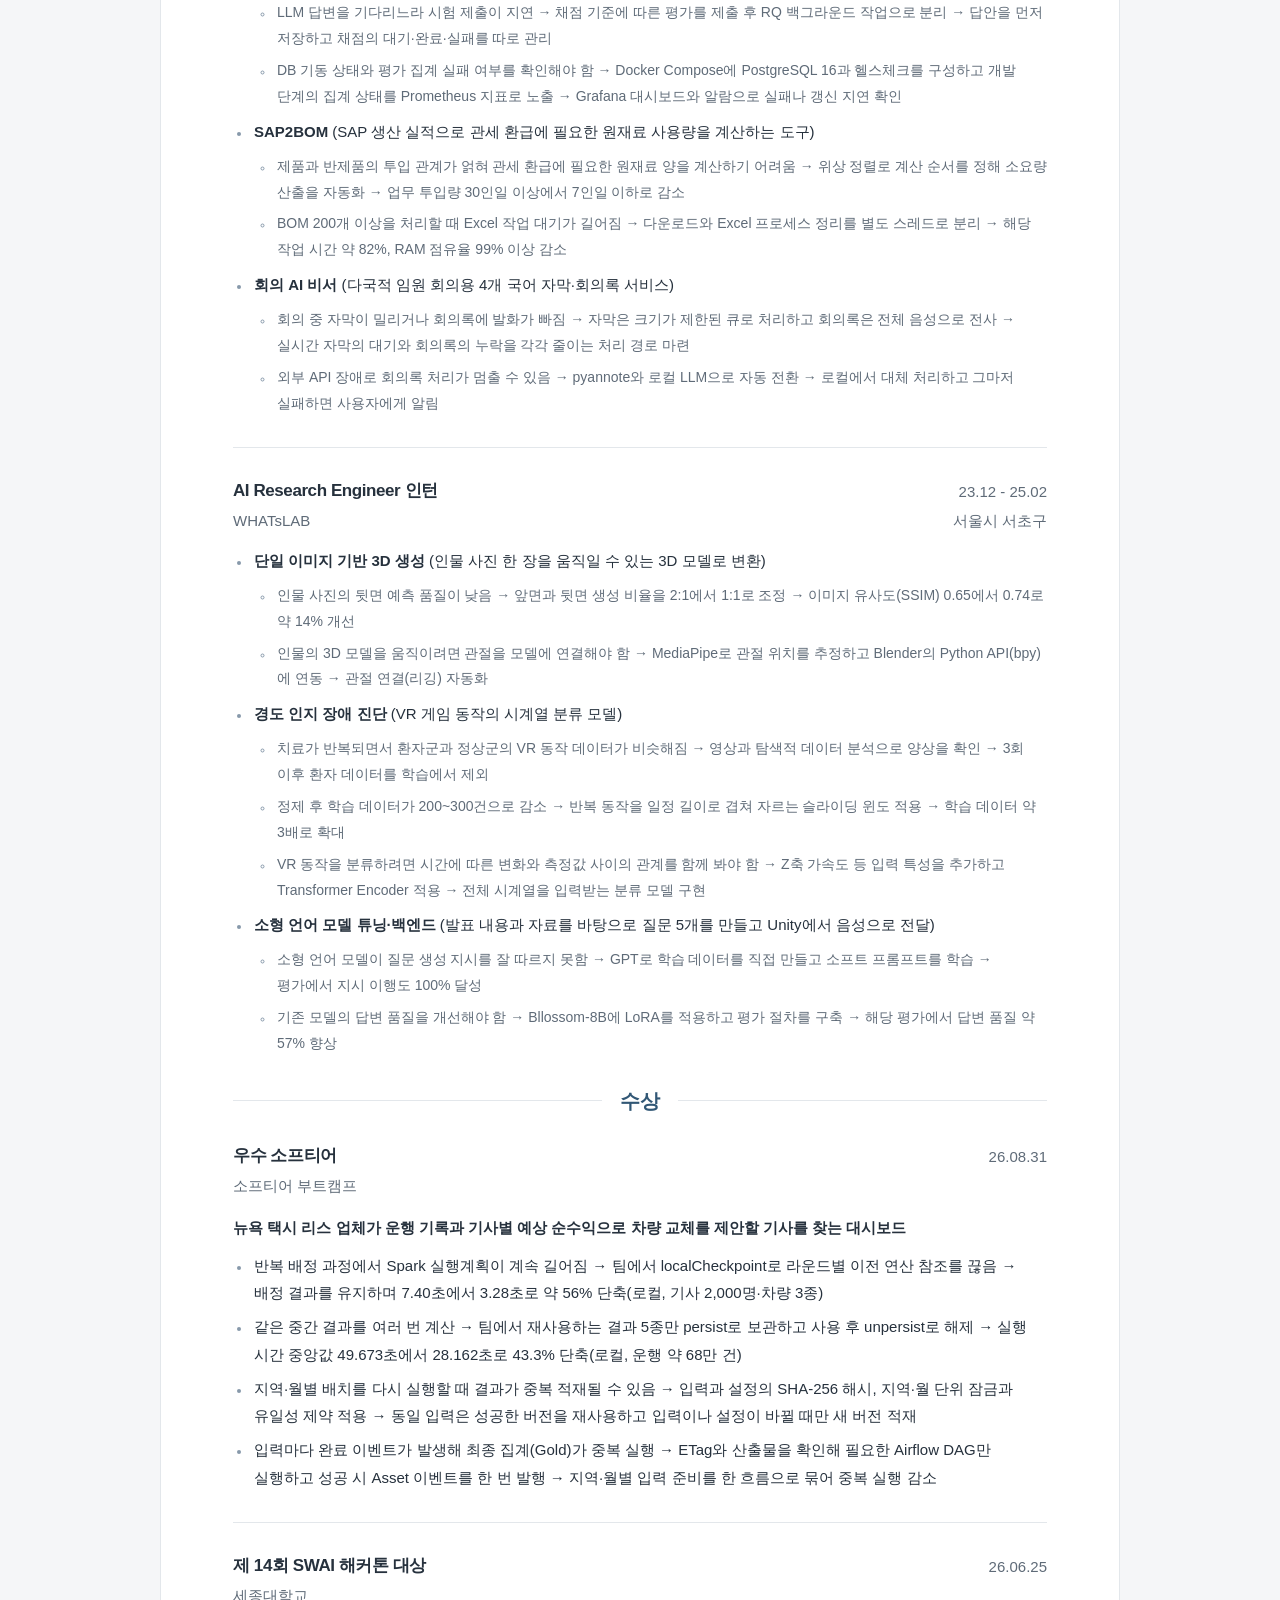
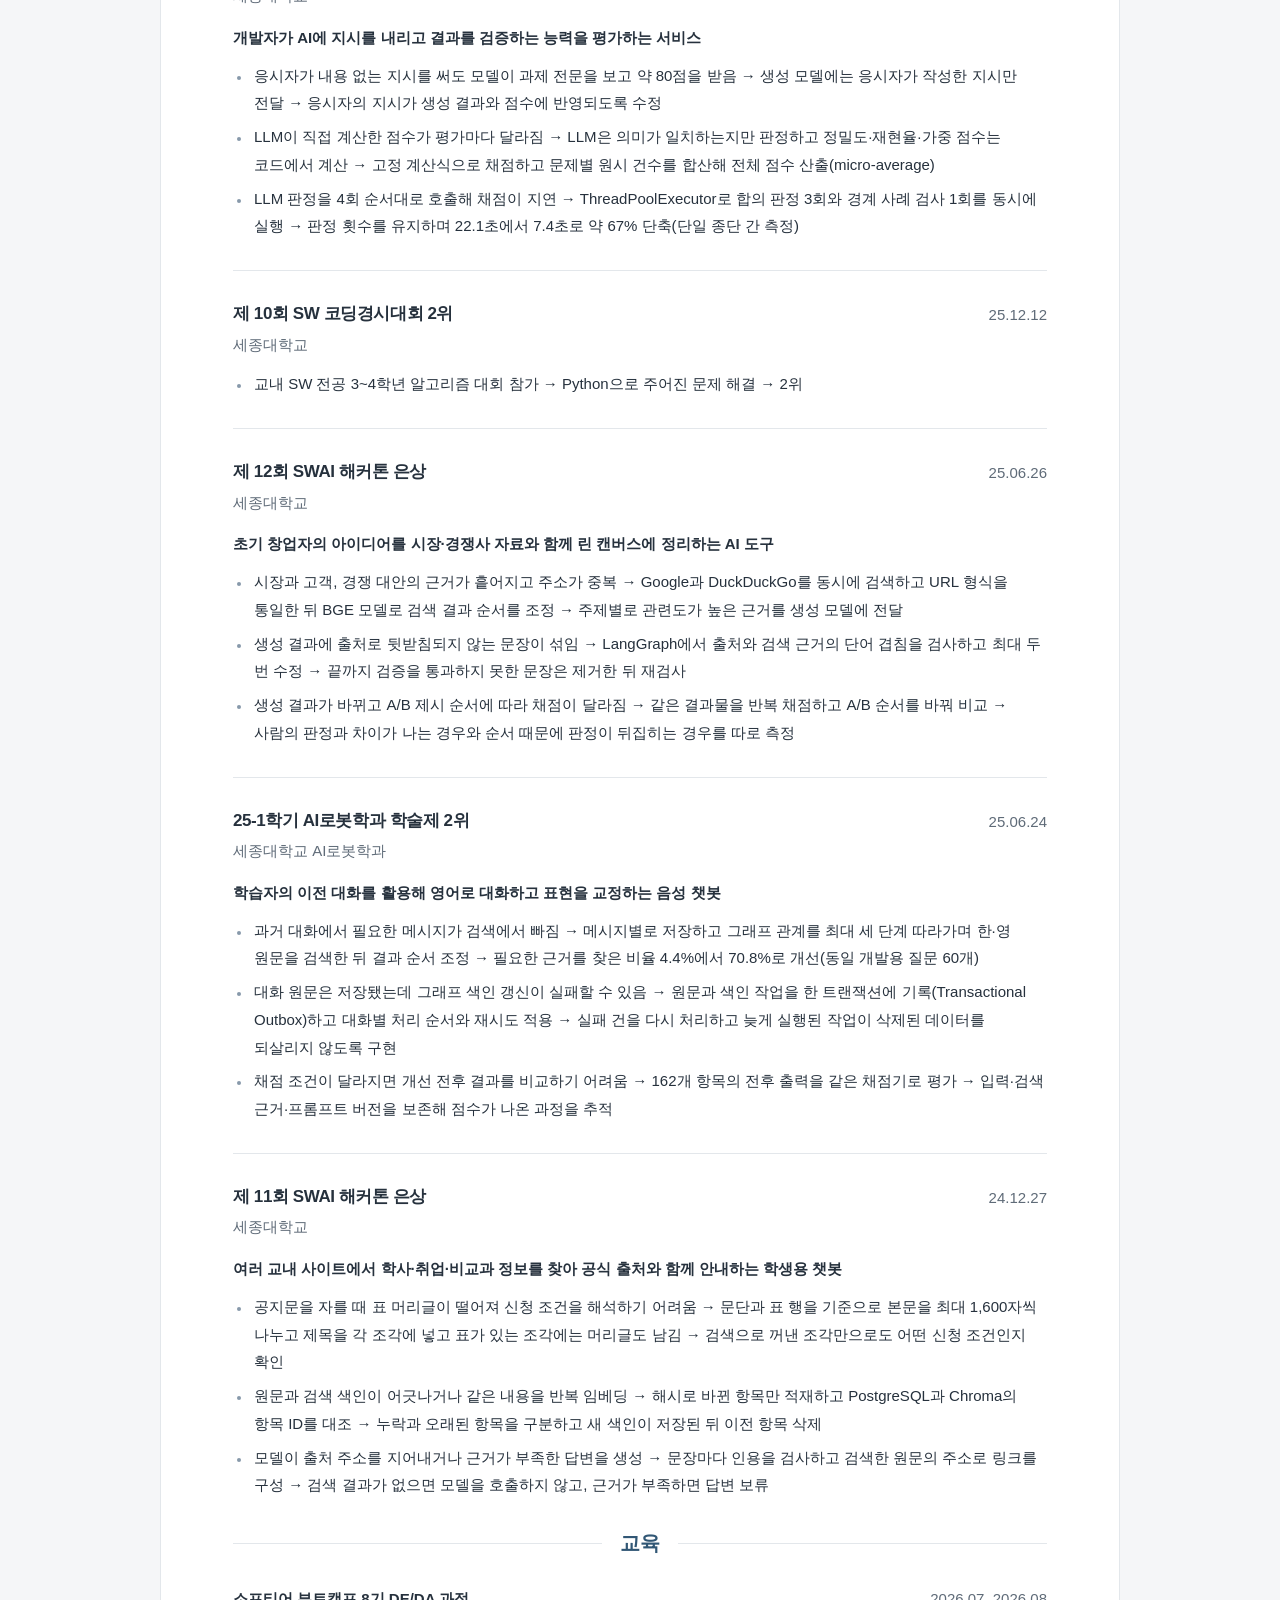
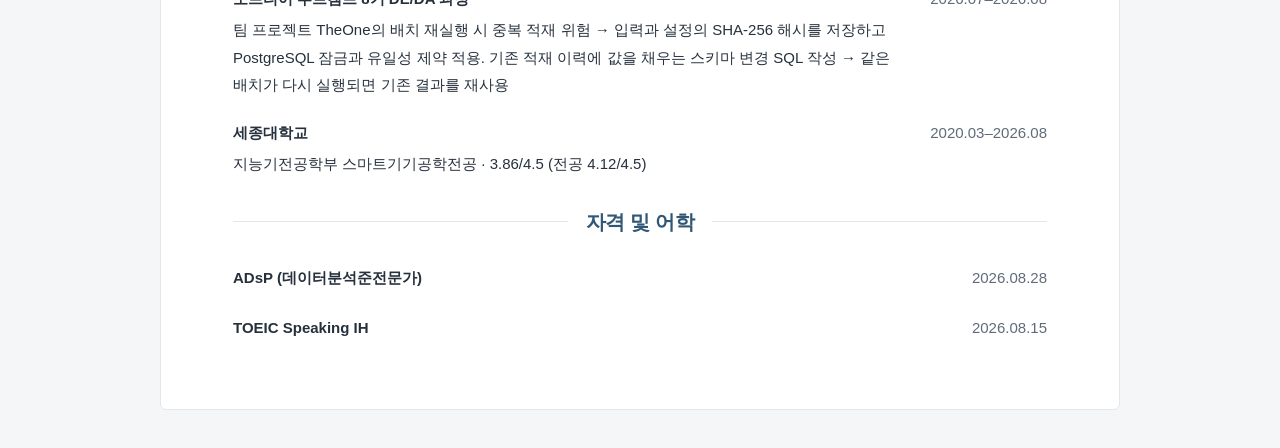
==== commit 3d9b9b6b: "refactor(resume): DBA 이력서 성과를 읽기 쉬운 STAR 구조로 정리 DBA 이력서에서 문제와 조치, 검증 결과를 빠르게 읽을 수 있도록 프로젝트·경력·수상 성과 " ====
--- a/index_dba.html
+++ b/index_dba.html
@@ -12,8 +12,8 @@
     <style>
       @media print {
         body {
-          font-size: 14px;
-          line-height: 1.65;
+          font-size: 13.5px;
+          line-height: 1.55;
         }
 
         h2 {
@@ -21,8 +21,16 @@
         }
 
         .항목 + .항목 {
-          margin-top: 18px;
-          padding-top: 18px;
+          margin-top: 14px;
+          padding-top: 14px;
+        }
+
+        ul ul {
+          margin-block: 5px;
+        }
+
+        li + li {
+          margin-top: 4px;
         }
 
         #experience {
@@ -45,7 +53,7 @@
           <h1>전길원 <span lang="en">Kilwon Jeon</span></h1>
           <p class="소개-문구">통합DBA팀 지원</p>
         </div>
-        <p class="프로필-요약">EC2에서 운영 중인 서비스의 MariaDB를 PostgreSQL로 이관했습니다. 이관 전후의 데이터 정합성과 역이관을 검증하고, 실행계획을 비교해 조회 병목을 개선했습니다. 별도 프로젝트에서는 PostgreSQL 백업을 테스트 DB에 복원해 대화 원문과 미처리 작업이 보존되는지 확인했습니다.</p>
+        <p class="프로필-요약">AWS EC2에서 운영하던 서비스의 DB를 MariaDB에서 PostgreSQL로 옮겼습니다. 옮긴 데이터가 원본과 일치하는지, 전환 후 변경분까지 MariaDB로 되돌릴 수 있는지 확인했습니다. PostgreSQL 프로젝트에서 쿼리 실행계획을 분석하고 백업을 별도 DB에 복원했습니다.</p>
         <address class="연락처">
           <span><span>전화</span><a href="tel:+821098436764">+82 10-9843-6764</a></span>
           <span><span>이메일</span><a href="mailto:kilwon.jeon00@gmail.com">kilwon.jeon00@gmail.com</a></span>
@@ -64,9 +72,9 @@
             </div>
           </header>
           <ul>
-            <li><strong>운영 DB 이관</strong> — Bash와 GitHub Actions·AWS Systems Manager로 쓰기 중지, MariaDB 백업, PostgreSQL 복사와 내부 점검을 자동화하고 EC2 운영 서비스를 전환했습니다. 7개 테이블의 행 수와 데이터 지문, 4개 시퀀스의 다음 값을 대조했습니다. <a href="https://github.com/kingrangE/DCBA/commit/c94dd9896264242c62aa697d63f3865d38a47e06">전환 커밋</a> · <a href="https://github.com/kingrangE/DCBA/actions/runs/44879401390">전환 워크플로 실행</a></li>
-            <li><strong>역이관 검증</strong> — 격리 환경에서 PostgreSQL 전환 후 추가·삭제된 데이터를 별도 MariaDB로 되옮겨 데이터 지문과 신규 ID 증가를 검증했습니다. PostgreSQL이 새 쓰기를 받기 전후로 복구 절차를 구분했습니다. <a href="https://github.com/kingrangE/DCBA/commit/13a7207f3489d8f4df983d37cdc0554b07df8b3d">이관·복구 커밋</a></li>
-            <li><strong>검색 실행계획 개선</strong> — 흔한 검색어가 GIN 조회에서 대량의 본문을 읽고 정렬하는 병목을 확인했습니다. 최신순 B-tree 탐색을 먼저 수행하고 결과가 부족하면 GIN 조회로 이어지게 해 본문 접근을 9,860행에서 38행으로 줄였습니다(합성 데이터). <a href="https://github.com/kingrangE/DCBA/blob/13a7207f3489d8f4df983d37cdc0554b07df8b3d/docs/postgresql-benchmark.md">벤치마크</a></li>
+            <li>EC2 운영 DB를 MariaDB에서 PostgreSQL로 전환해야 함 → Bash·GitHub Actions·AWS Systems Manager로 쓰기 중지, 백업, 복사, 점검을 자동화 → 7개 테이블의 행 수와 데이터 지문, 4개 시퀀스의 다음 ID를 대조한 뒤 서비스 전환 <a href="https://github.com/kingrangE/DCBA/commit/c94dd9896264242c62aa697d63f3865d38a47e06">전환 커밋</a> · <a href="https://github.com/kingrangE/DCBA/actions/runs/44879401390">전환 워크플로 실행</a></li>
+            <li>전환 뒤 새로 쓰인 데이터도 복구해야 함 → 새 쓰기 전후의 복구 절차를 나누고, 테스트 환경에서 PostgreSQL의 추가·삭제 내역을 별도 MariaDB로 되옮김 → 데이터 지문이 일치하고 다음 ID가 정상적으로 증가하는지 확인 <a href="https://github.com/kingrangE/DCBA/commit/13a7207f3489d8f4df983d37cdc0554b07df8b3d">이관·복구 커밋</a></li>
+            <li>흔한 검색어는 GIN 인덱스로 찾은 본문을 대량으로 읽고 정렬 → B-tree 인덱스로 최신 문항부터 찾고 결과가 부족할 때 GIN 조회 → 합성 데이터에서 본문을 읽은 행 수를 9,860행에서 38행으로 감소 <a href="https://github.com/kingrangE/DCBA/blob/13a7207f3489d8f4df983d37cdc0554b07df8b3d/docs/postgresql-benchmark.md">벤치마크</a></li>
           </ul>
         </article>
         <article class="항목">
@@ -77,8 +85,8 @@
             </div>
           </header>
           <ul>
-            <li><strong>백업 복원 검증</strong> — <code>pg_dump</code> 백업을 <code>pg_restore</code>로 별도 테스트 DB에 복원해 대화 원문, 미처리 요청, 색인 작업이 보존되는지 확인했습니다. PostgreSQL 원본으로 교체용 Neo4j의 검색 데이터를 재구성하는 절차와 복구 검증 항목을 문서화했습니다. <a href="https://github.com/kingrangE/Talky/commit/c854a674551ed7f11cd41963c66ce2f17b84b514">복구 커밋</a></li>
-            <li><strong>인덱스와 스키마 변경</strong> — <code>EXPLAIN (ANALYZE, BUFFERS)</code>로 대화 턴 조회의 순차 스캔과 정렬을 확인한 뒤 B-tree 복합 인덱스를 추가해 공유 버퍼 접근을 6,240 → 205블록으로 줄였습니다(대화·턴 각 10만 건의 합성 데이터). 잠금으로 두 번째 인덱스 생성이 실패하면 첫 인덱스와 Alembic 버전도 롤백되는지 검증했습니다. <a href="https://github.com/kingrangE/Talky/commit/eac335ad5778111c0d52e2794cefa71ab58b0d8e">인덱스 커밋</a></li>
+            <li>백업으로 대화와 작업을 실제로 복구할 수 있는지 확인이 필요함 → <code>pg_dump</code>로 만든 백업을 <code>pg_restore</code>로 별도 테스트 DB에 복원 → 대화 원문, 미처리 요청, 색인 작업이 돌아오는지 확인하고 PostgreSQL 원본으로 Neo4j 검색 데이터를 재구성하는 절차를 문서화 <a href="https://github.com/kingrangE/Talky/commit/c854a674551ed7f11cd41963c66ce2f17b84b514">복구 커밋</a></li>
+            <li>대화 턴 기록을 조회할 때 전체 테이블을 훑고 정렬 → <code>EXPLAIN (ANALYZE, BUFFERS)</code>로 확인 후 조회 조건과 정렬 순서에 맞춘 B-tree 복합 인덱스 추가 → 공유 버퍼 접근 6,240블록에서 205블록으로 감소(대화와 턴 기록 각 10만 건의 합성 데이터). 두 번째 인덱스 생성이 잠금으로 실패할 때 첫 인덱스와 Alembic 버전도 되돌아가는지 확인 <a href="https://github.com/kingrangE/Talky/commit/eac335ad5778111c0d52e2794cefa71ab58b0d8e">인덱스 커밋</a></li>
           </ul>
         </article>
       </section>
@@ -95,38 +103,33 @@
               <span class="기간">26.03 – 26.06</span><span class="위치">경기도 분당구</span>
             </p>
           </header>
-          <p><em>사내 보안 환경에 맞는 AI 서비스와 STAFF 부서 업무 자동화 프로그램을 개발했습니다.</em></p>
-          <ul>
-            <li>SCM/구매/인재경영팀 등 STAFF 부서 담당자와 협의하며 아래 절차로 업무 진행
-              <ul>
-                <li>개발 전 : 암묵지로 남아 있던 업무 절차 정리 -&gt; 매뉴얼 작성 -&gt; 요구사항 정의 -&gt; 유스케이스 다이어그램 작성</li>
-                <li>개발 : 기능 단위로 구현/피드백을 반복하며 요구사항을 점진적으로 반영</li>
-              </ul>
-            </li>
-            <li><strong>Orecast</strong> : 구매 담당자를 위한 원자재 가격 분석/예측 대시보드
-              <ul>
-                <li><strong>소스별로 분리된 RPA 수집</strong> → Airflow/Python으로 4개 소스 수집 자동화 → 품목/날짜/가격 공통 형식으로 적재 경로 통합</li>
-                <li><strong>로컬 DB 중단/재처리 중복</strong> → Redis Streams 버퍼링과 commit 후 ACK/UPSERT 적용 → 중단 후 재처리 및 중복 가격 행 방지</li>
-                <li>Python 수집 작업의 Bash 실행 래퍼를 작성하고 마지막 적재 시점 조회를 추가했습니다. 수동 재실행과 스케줄 등록 절차를 인수인계 문서에 정리했습니다.</li>
-              </ul>
-            </li>
-            <li><strong>직무전문성 평가 CBT</strong> : 사내 직무 평가/자동 채점/역량 분석 플랫폼
-              <ul>
-                <li><strong>답안 전체 재집계 비용</strong> → watermark/유니크 제약 기반 증분 ETL 적용 → 11,174ms → 55.2ms, 약 202배 단축(개발 PC/합성 약 2만 팩트)</li>
-                <li><strong>LLM 응답 대기로 제출 지연</strong> → 루브릭 기반 채점을 제출 후 RQ 작업으로 분리 → 답안을 먼저 저장하고 채점 대기/완료/실패 상태를 별도 관리</li>
-                <li>Docker Compose에 PostgreSQL 16과 헬스체크를 구성했습니다. 개발 단계의 평가 집계에 Prometheus 지표를 추가하고, 집계 실패와 갱신 지연을 Grafana 대시보드와 알람으로 확인할 수 있도록 구성했습니다.</li>
-              </ul>
-            </li>
-            <li><strong>SAP2BOM</strong> : SAP 생산 실적 기반 관세 환급용 BOM 역산 도구
-              <ul>
-                <li><strong>복잡한 제품/반제품 의존성</strong> → 위상 정렬 기반 투입량 계산 자동화 → 소요량 산출 업무 30Days/Man 이상 → 7Days/Man 이하</li>
-                <li><strong>200개 이상 BOM의 Excel 대기 병목</strong> → 다운로드/프로세스 정리 스레드 분리 → 해당 작업 시간 약 82%, RAM 점유율 99% 이상 감소</li>
-              </ul>
-            </li>
-            <li><strong>회의 AI 비서</strong> : 다국적 임원 회의용 4개 국어 자막/회의록 서비스
-              <ul>
-                <li><strong>자막 지연/전사 누락</strong> → 자막은 bounded queue, 전사는 전체 음성 처리로 분리 → 자막 지연과 회의 기록 누락에 각각 대응</li>
-                <li><strong>외부 API 장애</strong> → pyannote/로컬 LLM 자동 폴백 도입 → 로컬 모델로 대체 처리하고 처리 불가 시 사용자 알림</li>
+          <p><em>사내 보안 환경에서 AI 서비스와 지원 부서용 업무 자동화 도구를 개발했습니다.</em></p>
+          <ul>
+            <li>업무 절차가 담당자의 경험에 의존 → SCM·구매·인재경영팀과 절차를 정리해 매뉴얼, 요구사항, 사용 흐름을 문서화 → 기능별로 구현하고 담당자 피드백을 반영</li>
+            <li><strong>Orecast</strong> (구매 담당자용 원자재 가격 분석·예측 대시보드)
+              <ul>
+                <li>원자재 가격을 출처마다 따로 수집 → Airflow와 Python으로 4개 출처의 수집을 자동화 → 품목·날짜·가격을 같은 형식으로 적재</li>
+                <li>로컬 DB 중단 후 가격을 다시 적재할 때 중복될 수 있음 → Redis Streams에 데이터 보관, UPSERT로 저장하고 DB 커밋 후 처리 완료 표시(ACK) → 중단 후에도 가격 행을 중복 없이 재처리</li>
+                <li>수집이 멈췄을 때 적재 상태를 확인하고 다시 실행해야 함 → Python 작업의 Bash 실행 스크립트와 마지막 적재 시점 조회를 추가 → 수동 재실행과 스케줄 등록 방법을 인수인계 문서에 정리</li>
+              </ul>
+            </li>
+            <li><strong>직무전문성 평가 CBT</strong> (사내 직무 평가·자동 채점·역량 분석 서비스)
+              <ul>
+                <li>새 답안이 들어올 때마다 기존 답안까지 모두 집계 → 마지막 처리 시각과 유일성 제약을 기준으로 새 답안만 반영 → 집계 시간 11,174ms에서 55.2ms로 단축(약 202배, 개발 PC의 합성 집계 데이터 약 2만 건)</li>
+                <li>LLM 답변을 기다리느라 시험 제출이 지연 → 채점 기준에 따른 평가를 제출 후 RQ 백그라운드 작업으로 분리 → 답안을 먼저 저장하고 채점의 대기·완료·실패를 따로 관리</li>
+                <li>DB 기동 상태와 평가 집계 실패 여부를 확인해야 함 → Docker Compose에 PostgreSQL 16과 헬스체크를 구성하고 개발 단계의 집계 상태를 Prometheus 지표로 노출 → Grafana 대시보드와 알람으로 실패나 갱신 지연 확인</li>
+              </ul>
+            </li>
+            <li><strong>SAP2BOM</strong> (SAP 생산 실적으로 관세 환급에 필요한 원재료 사용량을 계산하는 도구)
+              <ul>
+                <li>제품과 반제품의 투입 관계가 얽혀 관세 환급에 필요한 원재료 양을 계산하기 어려움 → 위상 정렬로 계산 순서를 정해 소요량 산출을 자동화 → 업무 투입량 30인일 이상에서 7인일 이하로 감소</li>
+                <li>BOM 200개 이상을 처리할 때 Excel 작업 대기가 길어짐 → 다운로드와 Excel 프로세스 정리를 별도 스레드로 분리 → 해당 작업 시간 약 82%, RAM 점유율 99% 이상 감소</li>
+              </ul>
+            </li>
+            <li><strong>회의 AI 비서</strong> (다국적 임원 회의용 4개 국어 자막·회의록 서비스)
+              <ul>
+                <li>회의 중 자막이 밀리거나 회의록에 발화가 빠짐 → 자막은 크기가 제한된 큐로 처리하고 회의록은 전체 음성으로 전사 → 실시간 자막의 대기와 회의록의 누락을 각각 줄이는 처리 경로 마련</li>
+                <li>외부 API 장애로 회의록 처리가 멈출 수 있음 → pyannote와 로컬 LLM으로 자동 전환 → 로컬에서 대체 처리하고 그마저 실패하면 사용자에게 알림</li>
               </ul>
             </li>
           </ul>
@@ -141,27 +144,24 @@
               <span class="기간">23.12 - 25.02</span><span class="위치">서울시 서초구</span>
             </p>
           </header>
-          <p>
-            <em>연구자의 입장에서 가설을 세우고 검증하는 방식의 업무 방식으로 문제를 해결했습니다.</em>
-          </p>
-          <ul>
-            <li><strong>단일 이미지 기반 3D 생성</strong> : 인물 사진을 움직일 수 있는 3D 오브젝트로 변환
-              <ul>
-                <li><strong>후면 이미지 예측 저하</strong> → 전후면 생성 비율을 2:1 → 1:1로 조정 → SSIM 0.65 → 0.74, 약 14% 개선</li>
-                <li><strong>인물 관절/Mesh 연결</strong> → MediaPipe 관절 추정과 bpy 연동 → 자동 Rigging 파이프라인 구현</li>
-              </ul>
-            </li>
-            <li><strong>경도 인지 장애 진단</strong> : VR 게임 시계열 기반 분류 모델
-              <ul>
-                <li><strong>반복 치료 후 환자/정상 데이터 분포가 유사해짐</strong> → 영상 관찰/EDA로 확인 후 3회 이후 환자 데이터 제외 → 학습 데이터 정제</li>
-                <li><strong>정제 후 데이터가 200~300건으로 감소</strong> → 반복 패턴 기반 Sliding Window 증강 → 데이터 약 3배 확대</li>
-                <li><strong>시점/피처 간 관계를 함께 반영해야 하는 문제</strong> → Z축 가속도 등 피처 추가와 Transformer Encoder 적용 → 전체 시계열을 입력으로 사용하는 분류 모델 구현</li>
-              </ul>
-            </li>
-            <li><strong>sLLM 튜닝/백엔드</strong> : 발표 내용/자료 기반 질문 5개 생성 및 Unity 음성 전달
-              <ul>
-                <li><strong>낮은 지시 이행도</strong> → GPT로 직접 구축한 학습 데이터로 Soft Prompt 적용 → 지시 이행도 100% 달성</li>
-                <li><strong>답변 품질 개선 필요</strong> → Bllossom-8B에 LoRA 적용 및 평가 체계 구축 → 답변 품질 약 57% 향상</li>
+          <ul>
+            <li><strong>단일 이미지 기반 3D 생성</strong> (인물 사진 한 장을 움직일 수 있는 3D 모델로 변환)
+              <ul>
+                <li>인물 사진의 뒷면 예측 품질이 낮음 → 앞면과 뒷면 생성 비율을 2:1에서 1:1로 조정 → 이미지 유사도(SSIM) 0.65에서 0.74로 약 14% 개선</li>
+                <li>인물의 3D 모델을 움직이려면 관절을 모델에 연결해야 함 → MediaPipe로 관절 위치를 추정하고 Blender의 Python API(bpy)에 연동 → 관절 연결(리깅) 자동화</li>
+              </ul>
+            </li>
+            <li><strong>경도 인지 장애 진단</strong> (VR 게임 동작의 시계열 분류 모델)
+              <ul>
+                <li>치료가 반복되면서 환자군과 정상군의 VR 동작 데이터가 비슷해짐 → 영상과 탐색적 데이터 분석으로 양상을 확인 → 3회 이후 환자 데이터를 학습에서 제외</li>
+                <li>정제 후 학습 데이터가 200~300건으로 감소 → 반복 동작을 일정 길이로 겹쳐 자르는 슬라이딩 윈도 적용 → 학습 데이터 약 3배로 확대</li>
+                <li>VR 동작을 분류하려면 시간에 따른 변화와 측정값 사이의 관계를 함께 봐야 함 → Z축 가속도 등 입력 특성을 추가하고 Transformer Encoder 적용 → 전체 시계열을 입력받는 분류 모델 구현</li>
+              </ul>
+            </li>
+            <li><strong>소형 언어 모델 튜닝·백엔드</strong> (발표 내용과 자료를 바탕으로 질문 5개를 만들고 Unity에서 음성으로 전달)
+              <ul>
+                <li>소형 언어 모델이 질문 생성 지시를 잘 따르지 못함 → GPT로 학습 데이터를 직접 만들고 소프트 프롬프트를 학습 → 평가에서 지시 이행도 100% 달성</li>
+                <li>기존 모델의 답변 품질을 개선해야 함 → Bllossom-8B에 LoRA를 적용하고 평가 절차를 구축 → 해당 평가에서 답변 품질 약 57% 향상</li>
               </ul>
             </li>
           </ul>
@@ -180,12 +180,12 @@
               <time datetime="2026-08-31">26.08.31</time>
             </p>
           </header>
-          <p><strong>뉴욕 택시 리스 업체가 운행 데이터와 기사 예상 순수익을 바탕으로 차량 교체 제안 대상을 찾는 대시보드</strong></p>
-          <ul>
-            <li><strong>Spark 실행 계획 증폭</strong> → localCheckpoint로 라운드별 lineage 단절 → 7.40초 → 3.28초, 약 56% 단축(로컬/기사 2,000명/차량 3종, 배정 결과 동일)</li>
-            <li><strong>중간 결과 반복 계산</strong> → 재사용 결과 5종만 persist하고 사용 후 unpersist → 중앙값 49.673초 → 28.162초, 43.3% 단축(로컬/운행 약 68만 건)</li>
-            <li><strong>재실행 시 중복 적재</strong> → 입력/설정 SHA-256과 지역/월 잠금/유니크 제약 적용 → 동일 입력의 성공 버전 재사용 및 변경 입력만 신규 적재</li>
-            <li><strong>입력별 완료 이벤트로 Gold 중복 실행</strong> → ETag/산출물 확인 후 필요한 DAG만 실행하고 성공 시 Asset 1회 발행 → 지역/월별 입력 준비를 통합해 중복 실행 완화</li>
+          <p><strong>뉴욕 택시 리스 업체가 운행 기록과 기사별 예상 순수익으로 차량 교체를 제안할 기사를 찾는 대시보드</strong></p>
+          <ul>
+            <li>반복 배정 과정에서 Spark 실행계획이 계속 길어짐 → 팀에서 localCheckpoint로 라운드별 이전 연산 참조를 끊음 → 배정 결과를 유지하며 7.40초에서 3.28초로 약 56% 단축(로컬, 기사 2,000명·차량 3종)</li>
+            <li>같은 중간 결과를 여러 번 계산 → 팀에서 재사용하는 결과 5종만 persist로 보관하고 사용 후 unpersist로 해제 → 실행 시간 중앙값 49.673초에서 28.162초로 43.3% 단축(로컬, 운행 약 68만 건)</li>
+            <li>지역·월별 배치를 다시 실행할 때 결과가 중복 적재될 수 있음 → 입력과 설정의 SHA-256 해시, 지역·월 단위 잠금과 유일성 제약 적용 → 동일 입력은 성공한 버전을 재사용하고 입력이나 설정이 바뀔 때만 새 버전 적재</li>
+            <li>입력마다 완료 이벤트가 발생해 최종 집계(Gold)가 중복 실행 → ETag와 산출물을 확인해 필요한 Airflow DAG만 실행하고 성공 시 Asset 이벤트를 한 번 발행 → 지역·월별 입력 준비를 한 흐름으로 묶어 중복 실행 감소</li>
           </ul>
         </article>
         <article class="항목">
@@ -198,11 +198,11 @@
               <time datetime="2026-06-25">26.06.25</time>
             </p>
           </header>
-          <p><strong>개발자가 AI에 지시하고 생성 결과를 검증하는 등의 AI 개발 실무 역량을 측정하는 평가 플랫폼</strong></p>
-          <ul>
-            <li><strong>무의미한 지시에도 약 80점 산출</strong> → 생성 입력에서 과제 전문을 제거하고 응시자 지시만 전달 → 지시 작성 역량이 생성/평가에 반영되도록 평가 왜곡 수정</li>
-            <li><strong>LLM이 계산한 점수의 변동</strong> → 의미 매칭만 LLM에 맡기고 Precision/Recall/가중 점수는 코드로 계산 → 고정된 계산식으로 점수를 산출하고 micro-average로 집계</li>
-            <li><strong>LLM 판정 4회의 순차 호출로 인한 대기</strong> → ThreadPoolExecutor로 합의 판정 3회와 경계 검사 동시 실행 → 판정 횟수 유지, 22.1초 → 7.4초로 약 67% 단축(단일 E2E 측정)</li>
+          <p><strong>개발자가 AI에 지시를 내리고 결과를 검증하는 능력을 평가하는 서비스</strong></p>
+          <ul>
+            <li>응시자가 내용 없는 지시를 써도 모델이 과제 전문을 보고 약 80점을 받음 → 생성 모델에는 응시자가 작성한 지시만 전달 → 응시자의 지시가 생성 결과와 점수에 반영되도록 수정</li>
+            <li>LLM이 직접 계산한 점수가 평가마다 달라짐 → LLM은 의미가 일치하는지만 판정하고 정밀도·재현율·가중 점수는 코드에서 계산 → 고정 계산식으로 채점하고 문제별 원시 건수를 합산해 전체 점수 산출(micro-average)</li>
+            <li>LLM 판정을 4회 순서대로 호출해 채점이 지연 → ThreadPoolExecutor로 합의 판정 3회와 경계 사례 검사 1회를 동시에 실행 → 판정 횟수를 유지하며 22.1초에서 7.4초로 약 67% 단축(단일 종단 간 측정)</li>
           </ul>
         </article>
         <article class="항목">
@@ -216,7 +216,7 @@
             </p>
           </header>
           <ul>
-            <li>교내 SW 전공 3-4학년을 대상으로 한 알고리즘 대회에서 Python으로 알고리즘 문제를 해결하며 2등을 달성</li>
+            <li>교내 SW 전공 3~4학년 알고리즘 대회 참가 → Python으로 주어진 문제 해결 → 2위</li>
           </ul>
         </article>
         <article class="항목">
@@ -229,11 +229,11 @@
               <time datetime="2025-06-26">25.06.26</time>
             </p>
           </header>
-          <p><strong>초기 창업자의 아이디어를 시장/경쟁사 검색 근거가 연결된 린 캔버스로 구체화하는 에이전트</strong></p>
-          <ul>
-            <li><strong>여러 검색 결과에 분산된 근거와 중복 URL</strong> → Google/DuckDuckGo 병렬 검색과 URL 정규화/BGE 재정렬 → 시장/고객/경쟁 대안별 상위 근거를 생성 입력에 제공</li>
-            <li><strong>근거 없는 생성 문장</strong> → LangGraph에서 출처/토큰 중첩 검증 후 최대 2회 수정 → 검증에 실패한 문장을 제거한 뒤 재검사</li>
-            <li><strong>생성 결과의 변동과 A/B 제시 순서에 따른 채점 편향</strong> → 생성물을 고정해 반복 채점하고 A/B 순서 교환 → 사람 라벨 대비 오차와 판정 반전을 분리 측정</li>
+          <p><strong>초기 창업자의 아이디어를 시장·경쟁사 자료와 함께 린 캔버스에 정리하는 AI 도구</strong></p>
+          <ul>
+            <li>시장과 고객, 경쟁 대안의 근거가 흩어지고 주소가 중복 → Google과 DuckDuckGo를 동시에 검색하고 URL 형식을 통일한 뒤 BGE 모델로 검색 결과 순서를 조정 → 주제별로 관련도가 높은 근거를 생성 모델에 전달</li>
+            <li>생성 결과에 출처로 뒷받침되지 않는 문장이 섞임 → LangGraph에서 출처와 검색 근거의 단어 겹침을 검사하고 최대 두 번 수정 → 끝까지 검증을 통과하지 못한 문장은 제거한 뒤 재검사</li>
+            <li>생성 결과가 바뀌고 A/B 제시 순서에 따라 채점이 달라짐 → 같은 결과물을 반복 채점하고 A/B 순서를 바꿔 비교 → 사람의 판정과 차이가 나는 경우와 순서 때문에 판정이 뒤집히는 경우를 따로 측정</li>
           </ul>
         </article>
         <article class="항목">
@@ -246,11 +246,11 @@
               <time datetime="2025-06-24">25.06.24</time>
             </p>
           </header>
-          <p><strong>학습자의 과거 대화를 기억하며 영어 회화와 표현 교정을 제공하는 개인화 AI 보이스봇</strong></p>
-          <ul>
-            <li><strong>과거 대화의 관련 메시지 검색 누락</strong> → 메시지 단위 저장과 3-hop/한영 검색 후 재정렬 → 평균 근거 Recall 4.4% → 70.8%(동일 개발셋 60문항 재생)</li>
-            <li><strong>대화 원본과 그래프 Index의 갱신 불일치</strong> → Transactional Outbox와 순서/재시도/삭제 차단 적용 → 실패한 Index 갱신을 재처리할 수 있도록 구현</li>
-            <li><strong>개선 전후 평가 조건 불일치</strong> → 162개 항목의 전후 출력을 동일 채점기로 비교 → 입력/검색 근거/프롬프트 버전 보존으로 평가 과정과 결과를 추적할 수 있도록 구현</li>
+          <p><strong>학습자의 이전 대화를 활용해 영어로 대화하고 표현을 교정하는 음성 챗봇</strong></p>
+          <ul>
+            <li>과거 대화에서 필요한 메시지가 검색에서 빠짐 → 메시지별로 저장하고 그래프 관계를 최대 세 단계 따라가며 한·영 원문을 검색한 뒤 결과 순서 조정 → 필요한 근거를 찾은 비율 4.4%에서 70.8%로 개선(동일 개발용 질문 60개)</li>
+            <li>대화 원문은 저장됐는데 그래프 색인 갱신이 실패할 수 있음 → 원문과 색인 작업을 한 트랜잭션에 기록(Transactional Outbox)하고 대화별 처리 순서와 재시도 적용 → 실패 건을 다시 처리하고 늦게 실행된 작업이 삭제된 데이터를 되살리지 않도록 구현</li>
+            <li>채점 조건이 달라지면 개선 전후 결과를 비교하기 어려움 → 162개 항목의 전후 출력을 같은 채점기로 평가 → 입력·검색 근거·프롬프트 버전을 보존해 점수가 나온 과정을 추적</li>
           </ul>
         </article>
         <article class="항목">
@@ -263,11 +263,11 @@
               <time datetime="2024-12-27">24.12.27</time>
             </p>
           </header>
-          <p><strong>여러 교내 사이트에 흩어진 학사/취업/비교과 정보를 공식 출처와 함께 안내하는 학생용 RAG 챗봇</strong></p>
-          <ul>
-            <li><strong>Chunk 분할 시 표/문맥 손실</strong> → 문단/표 행 기반 1,600자 Chunking과 제목/표 머리글 보존 → 검색된 Chunk에 신청 조건을 해석하는 데 필요한 문맥 유지</li>
-            <li><strong>원문/Index 불일치와 중복 임베딩</strong> → 해시 기반 증분 적재 및 PostgreSQL/Chroma ID 대조 → 누락/오래된 Chunk 진단, 신규 적재 성공 후 구버전 삭제</li>
-            <li><strong>모델의 출처 URL 생성과 근거 부족 답변</strong> → 문장별 인용 검증과 원문 URL 조립 → 검색 결과가 없으면 생성 생략, 근거 부족 시 답변 보류</li>
+          <p><strong>여러 교내 사이트에서 학사·취업·비교과 정보를 찾아 공식 출처와 함께 안내하는 학생용 챗봇</strong></p>
+          <ul>
+            <li>공지문을 자를 때 표 머리글이 떨어져 신청 조건을 해석하기 어려움 → 문단과 표 행을 기준으로 본문을 최대 1,600자씩 나누고 제목을 각 조각에 넣고 표가 있는 조각에는 머리글도 남김 → 검색으로 꺼낸 조각만으로도 어떤 신청 조건인지 확인</li>
+            <li>원문과 검색 색인이 어긋나거나 같은 내용을 반복 임베딩 → 해시로 바뀐 항목만 적재하고 PostgreSQL과 Chroma의 항목 ID를 대조 → 누락과 오래된 항목을 구분하고 새 색인이 저장된 뒤 이전 항목 삭제</li>
+            <li>모델이 출처 주소를 지어내거나 근거가 부족한 답변을 생성 → 문장마다 인용을 검사하고 검색한 원문의 주소로 링크를 구성 → 검색 결과가 없으면 모델을 호출하지 않고, 근거가 부족하면 답변 보류</li>
           </ul>
         </article>
       </section>
@@ -277,7 +277,7 @@
         <ul>
           <li>
             <div class="항목-행">
-              <span><strong>소프티어 부트캠프 8기 DE/DA 과정</strong>팀 프로젝트 TheOne에서 입력 파일과 설정을 SHA-256으로 식별하고, PostgreSQL 트랜잭션 잠금과 유니크 제약으로 동일 배치의 중복 적재를 방지했습니다. 기존 적재 이력의 백필을 포함한 스키마 변경 SQL을 작성했습니다.</span>
+              <span><strong>소프티어 부트캠프 8기 DE/DA 과정</strong>팀 프로젝트 TheOne의 배치 재실행 시 중복 적재 위험 → 입력과 설정의 SHA-256 해시를 저장하고 PostgreSQL 잠금과 유일성 제약 적용. 기존 적재 이력에 값을 채우는 스키마 변경 SQL 작성 → 같은 배치가 다시 실행되면 기존 결과를 재사용</span>
               <span class="항목-메타정보"><span class="기간">2026.07–2026.08</span></span>
             </div>
           </li>
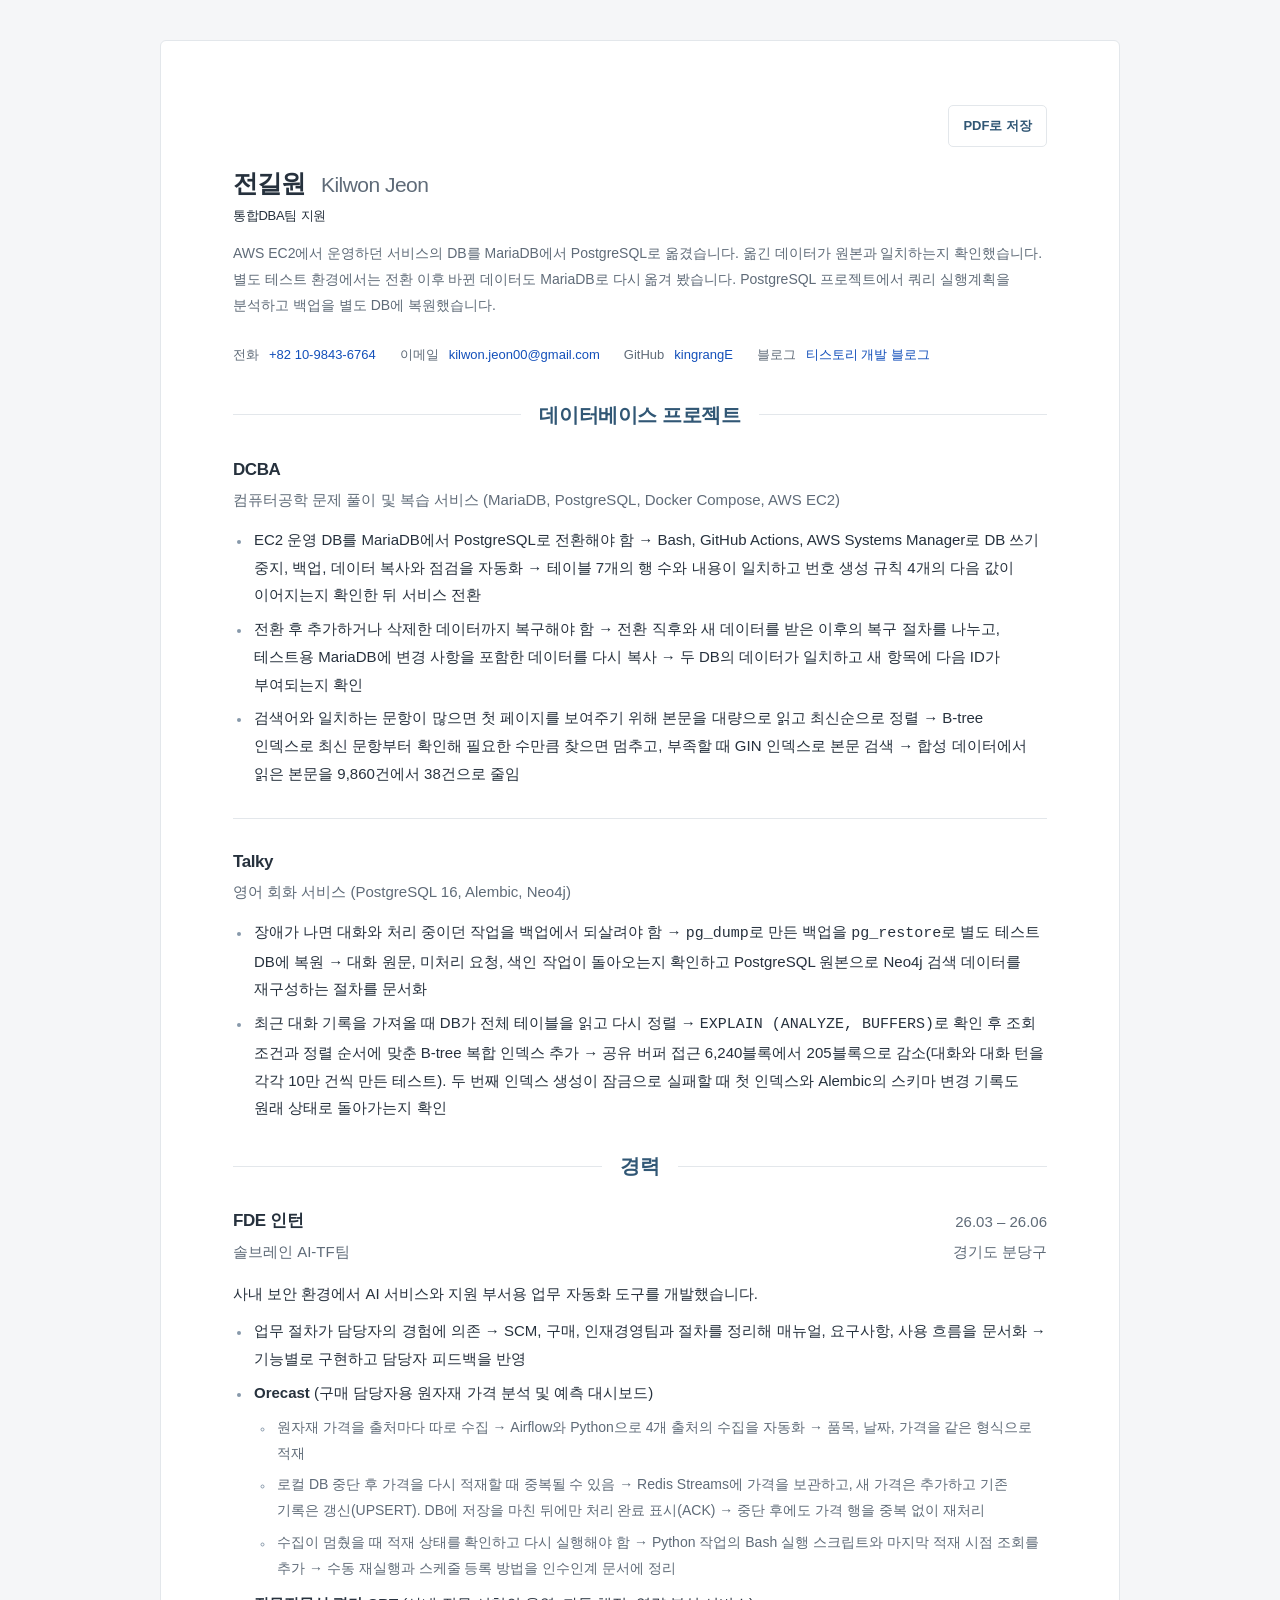
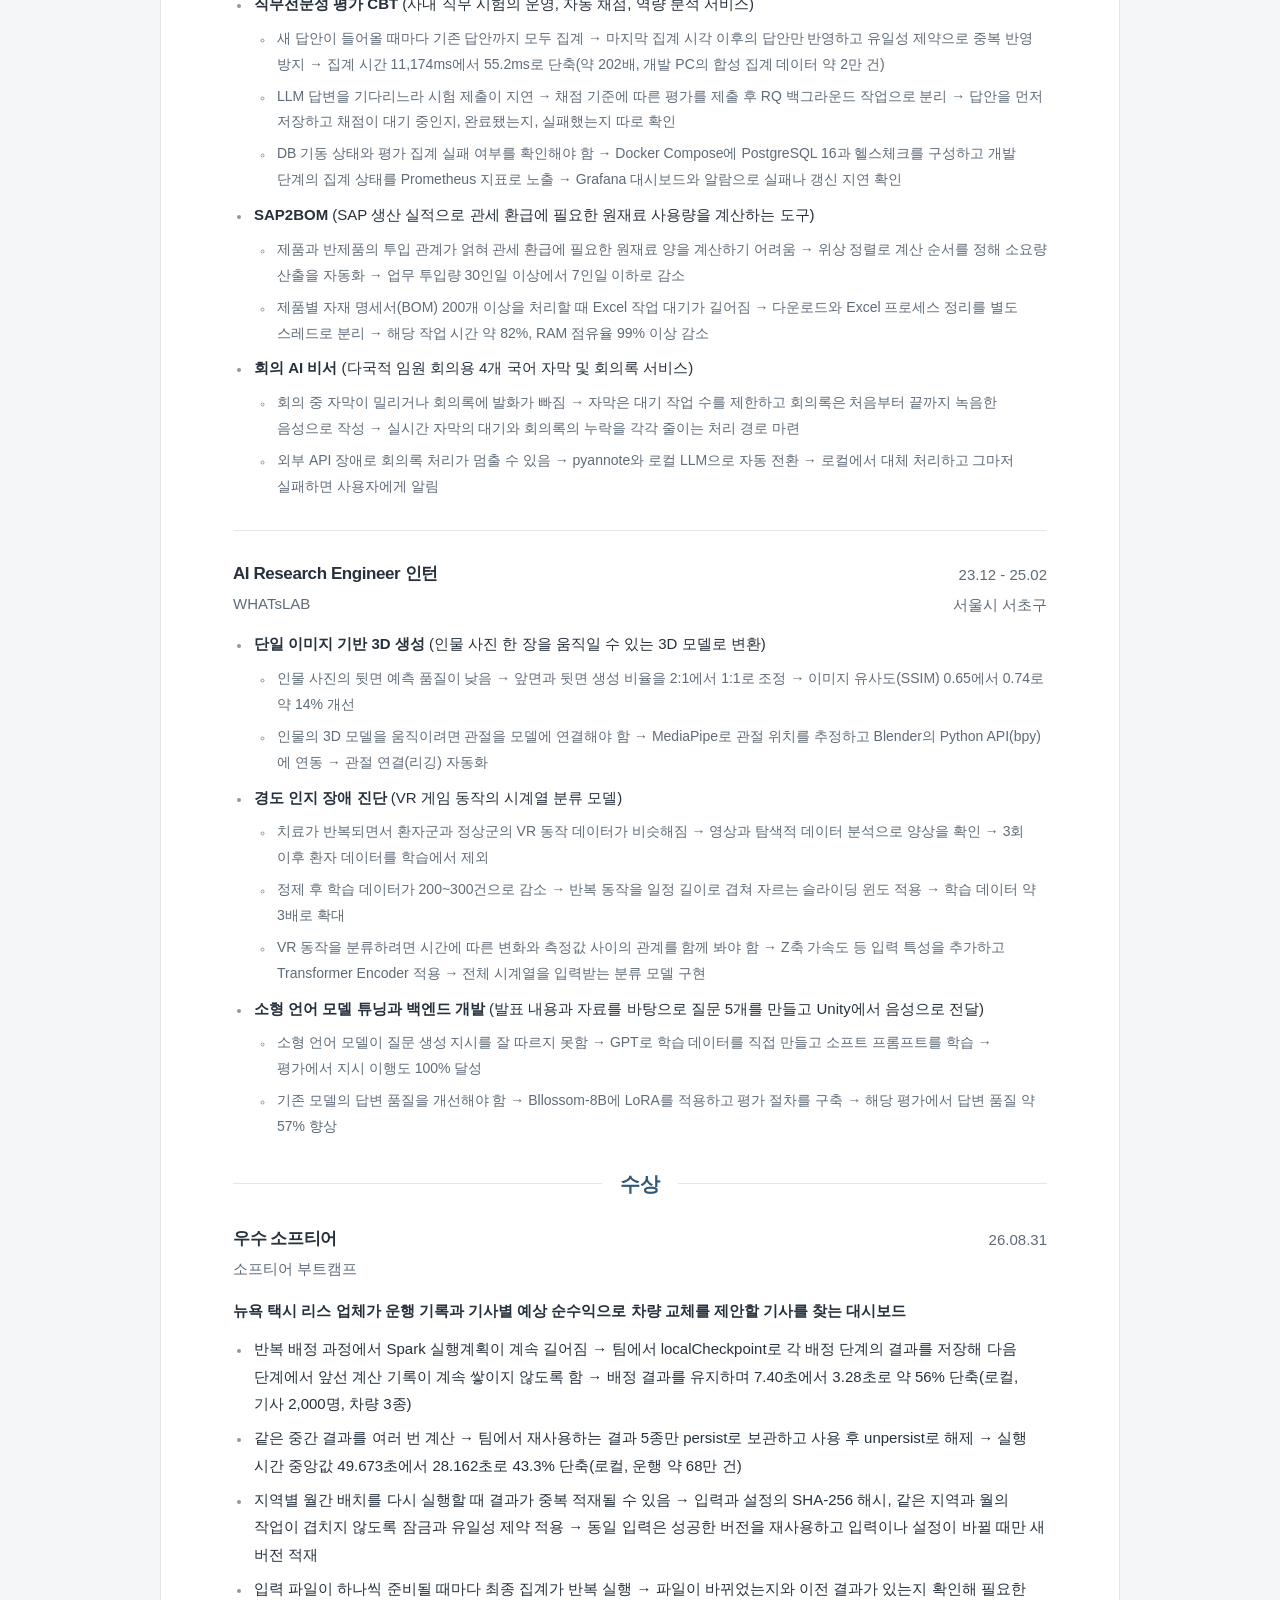
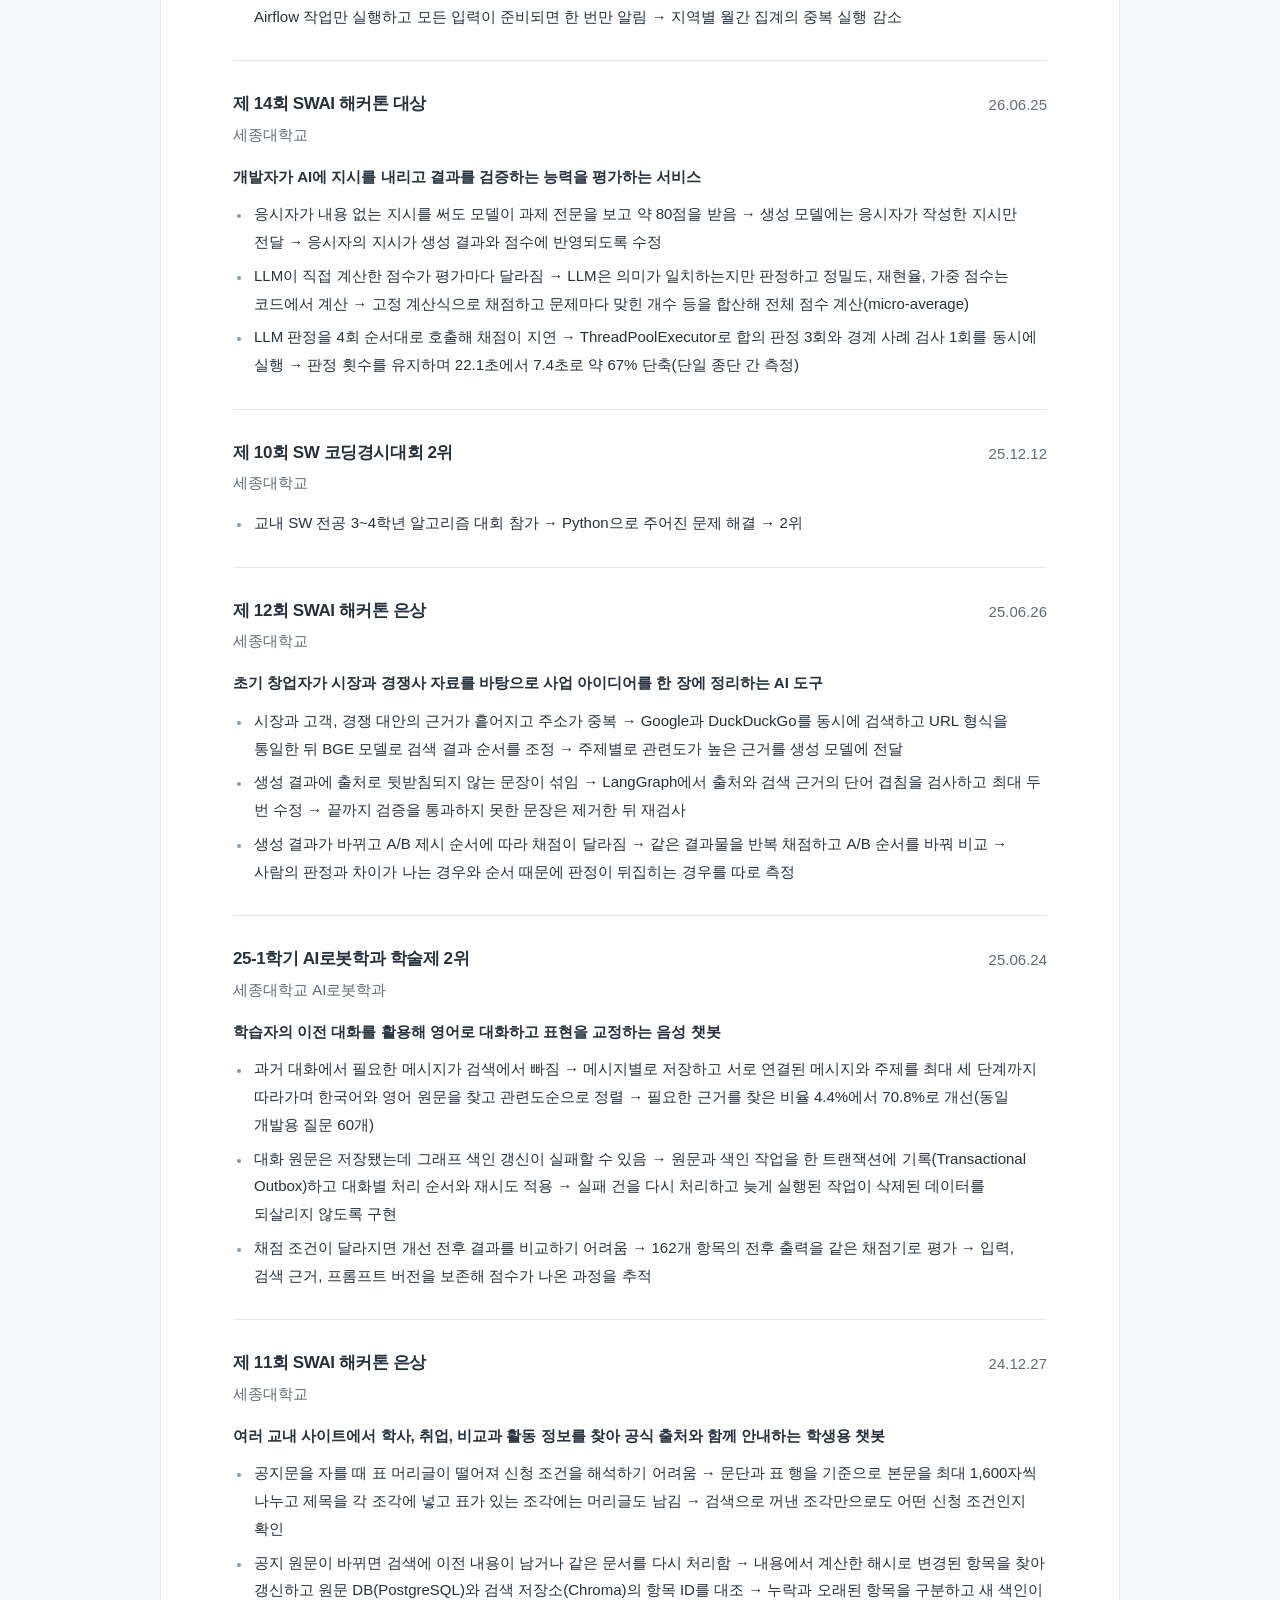
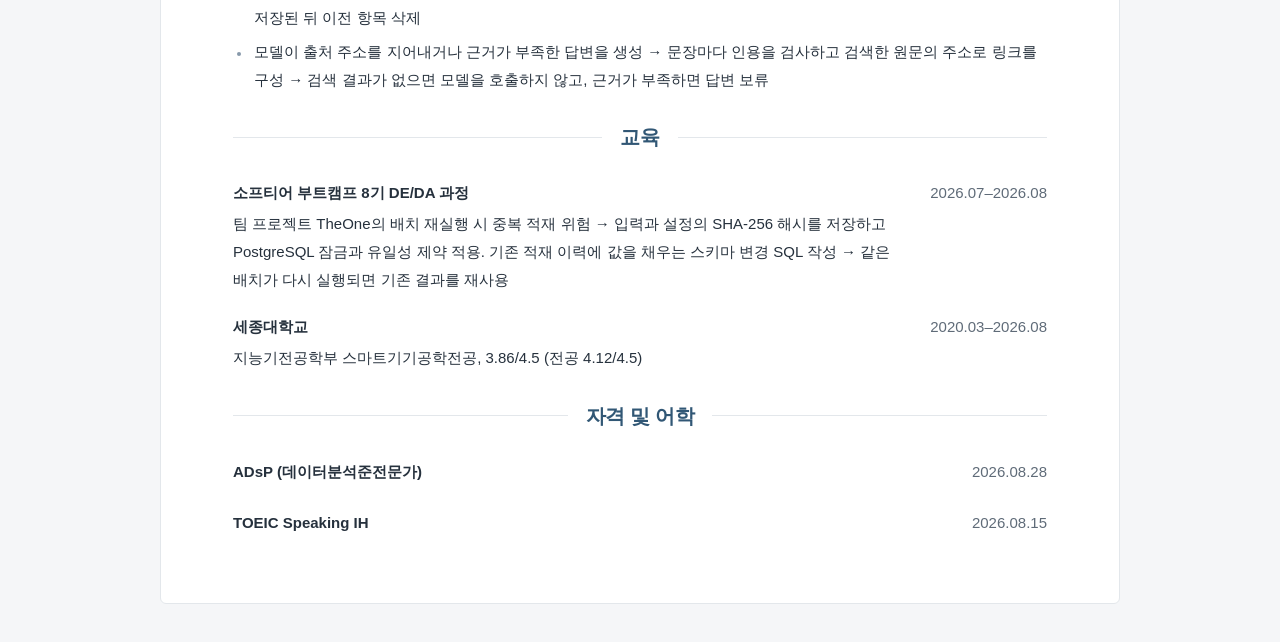
==== commit 5b896c25: "refactor(resume): DBA 성과를 쉬운 표현으로 풀어 쓰기 검색 데이터에 익숙하지 않은 독자도 병목을 이해할 수 있게, 검색어와 일치하는 문항이 많을 때 첫 페이지를 " ====
--- a/index_dba.html
+++ b/index_dba.html
@@ -4,9 +4,9 @@
     <meta charset="utf-8">
     <meta name="viewport" content="width=device-width, initial-scale=1">
     <title>전길원 | 통합DBA팀 지원 이력서</title>
-    <meta name="description" content="MariaDB에서 PostgreSQL로 운영 DB 이관, 실행계획 분석, 백업·복구 검증 경험을 담은 전길원의 이력서">
+    <meta name="description" content="MariaDB에서 PostgreSQL로 운영 DB 이관, 실행계획 분석, 백업 및 복구 검증 경험을 담은 전길원의 이력서">
     <meta property="og:title" content="전길원 | 통합DBA팀 지원 이력서">
-    <meta property="og:description" content="MariaDB에서 PostgreSQL로 운영 DB 이관, 실행계획 분석, 백업·복구 검증 경험">
+    <meta property="og:description" content="MariaDB에서 PostgreSQL로 운영 DB 이관, 실행계획 분석, 백업 및 복구 검증 경험">
     <meta property="og:type" content="website">
     <link rel="stylesheet" href="./style.css">
     <style>
@@ -53,7 +53,7 @@
           <h1>전길원 <span lang="en">Kilwon Jeon</span></h1>
           <p class="소개-문구">통합DBA팀 지원</p>
         </div>
-        <p class="프로필-요약">AWS EC2에서 운영하던 서비스의 DB를 MariaDB에서 PostgreSQL로 옮겼습니다. 옮긴 데이터가 원본과 일치하는지, 전환 후 변경분까지 MariaDB로 되돌릴 수 있는지 확인했습니다. PostgreSQL 프로젝트에서 쿼리 실행계획을 분석하고 백업을 별도 DB에 복원했습니다.</p>
+        <p class="프로필-요약">AWS EC2에서 운영하던 서비스의 DB를 MariaDB에서 PostgreSQL로 옮겼습니다. 옮긴 데이터가 원본과 일치하는지 확인했습니다. 별도 테스트 환경에서는 전환 이후 바뀐 데이터도 MariaDB로 다시 옮겨 봤습니다. PostgreSQL 프로젝트에서 쿼리 실행계획을 분석하고 백업을 별도 DB에 복원했습니다.</p>
         <address class="연락처">
           <span><span>전화</span><a href="tel:+821098436764">+82 10-9843-6764</a></span>
           <span><span>이메일</span><a href="mailto:kilwon.jeon00@gmail.com">kilwon.jeon00@gmail.com</a></span>
@@ -67,26 +67,26 @@
         <article class="항목">
           <header class="항목-헤더">
             <div class="항목-표제">
-              <h3><a href="https://github.com/kingrangE/DCBA">DCBA</a></h3>
-              <p class="소속">CS 문제 풀이·복습 서비스 · MariaDB, PostgreSQL, Docker Compose, AWS EC2</p>
-            </div>
-          </header>
-          <ul>
-            <li>EC2 운영 DB를 MariaDB에서 PostgreSQL로 전환해야 함 → Bash·GitHub Actions·AWS Systems Manager로 쓰기 중지, 백업, 복사, 점검을 자동화 → 7개 테이블의 행 수와 데이터 지문, 4개 시퀀스의 다음 ID를 대조한 뒤 서비스 전환 <a href="https://github.com/kingrangE/DCBA/commit/c94dd9896264242c62aa697d63f3865d38a47e06">전환 커밋</a> · <a href="https://github.com/kingrangE/DCBA/actions/runs/44879401390">전환 워크플로 실행</a></li>
-            <li>전환 뒤 새로 쓰인 데이터도 복구해야 함 → 새 쓰기 전후의 복구 절차를 나누고, 테스트 환경에서 PostgreSQL의 추가·삭제 내역을 별도 MariaDB로 되옮김 → 데이터 지문이 일치하고 다음 ID가 정상적으로 증가하는지 확인 <a href="https://github.com/kingrangE/DCBA/commit/13a7207f3489d8f4df983d37cdc0554b07df8b3d">이관·복구 커밋</a></li>
-            <li>흔한 검색어는 GIN 인덱스로 찾은 본문을 대량으로 읽고 정렬 → B-tree 인덱스로 최신 문항부터 찾고 결과가 부족할 때 GIN 조회 → 합성 데이터에서 본문을 읽은 행 수를 9,860행에서 38행으로 감소 <a href="https://github.com/kingrangE/DCBA/blob/13a7207f3489d8f4df983d37cdc0554b07df8b3d/docs/postgresql-benchmark.md">벤치마크</a></li>
-          </ul>
-        </article>
-        <article class="항목">
-          <header class="항목-헤더">
-            <div class="항목-표제">
-              <h3><a href="https://github.com/kingrangE/Talky">Talky</a></h3>
-              <p class="소속">영어 회화 서비스 · PostgreSQL 16, Alembic, Neo4j</p>
-            </div>
-          </header>
-          <ul>
-            <li>백업으로 대화와 작업을 실제로 복구할 수 있는지 확인이 필요함 → <code>pg_dump</code>로 만든 백업을 <code>pg_restore</code>로 별도 테스트 DB에 복원 → 대화 원문, 미처리 요청, 색인 작업이 돌아오는지 확인하고 PostgreSQL 원본으로 Neo4j 검색 데이터를 재구성하는 절차를 문서화 <a href="https://github.com/kingrangE/Talky/commit/c854a674551ed7f11cd41963c66ce2f17b84b514">복구 커밋</a></li>
-            <li>대화 턴 기록을 조회할 때 전체 테이블을 훑고 정렬 → <code>EXPLAIN (ANALYZE, BUFFERS)</code>로 확인 후 조회 조건과 정렬 순서에 맞춘 B-tree 복합 인덱스 추가 → 공유 버퍼 접근 6,240블록에서 205블록으로 감소(대화와 턴 기록 각 10만 건의 합성 데이터). 두 번째 인덱스 생성이 잠금으로 실패할 때 첫 인덱스와 Alembic 버전도 되돌아가는지 확인 <a href="https://github.com/kingrangE/Talky/commit/eac335ad5778111c0d52e2794cefa71ab58b0d8e">인덱스 커밋</a></li>
+              <h3>DCBA</h3>
+              <p class="소속">컴퓨터공학 문제 풀이 및 복습 서비스 (MariaDB, PostgreSQL, Docker Compose, AWS EC2)</p>
+            </div>
+          </header>
+          <ul>
+            <li>EC2 운영 DB를 MariaDB에서 PostgreSQL로 전환해야 함 → Bash, GitHub Actions, AWS Systems Manager로 DB 쓰기 중지, 백업, 데이터 복사와 점검을 자동화 → 테이블 7개의 행 수와 내용이 일치하고 번호 생성 규칙 4개의 다음 값이 이어지는지 확인한 뒤 서비스 전환</li>
+            <li>전환 후 추가하거나 삭제한 데이터까지 복구해야 함 → 전환 직후와 새 데이터를 받은 이후의 복구 절차를 나누고, 테스트용 MariaDB에 변경 사항을 포함한 데이터를 다시 복사 → 두 DB의 데이터가 일치하고 새 항목에 다음 ID가 부여되는지 확인</li>
+            <li>검색어와 일치하는 문항이 많으면 첫 페이지를 보여주기 위해 본문을 대량으로 읽고 최신순으로 정렬 → B-tree 인덱스로 최신 문항부터 확인해 필요한 수만큼 찾으면 멈추고, 부족할 때 GIN 인덱스로 본문 검색 → 합성 데이터에서 읽은 본문을 9,860건에서 38건으로 줄임</li>
+          </ul>
+        </article>
+        <article class="항목">
+          <header class="항목-헤더">
+            <div class="항목-표제">
+              <h3>Talky</h3>
+              <p class="소속">영어 회화 서비스 (PostgreSQL 16, Alembic, Neo4j)</p>
+            </div>
+          </header>
+          <ul>
+            <li>장애가 나면 대화와 처리 중이던 작업을 백업에서 되살려야 함 → <code>pg_dump</code>로 만든 백업을 <code>pg_restore</code>로 별도 테스트 DB에 복원 → 대화 원문, 미처리 요청, 색인 작업이 돌아오는지 확인하고 PostgreSQL 원본으로 Neo4j 검색 데이터를 재구성하는 절차를 문서화</li>
+            <li>최근 대화 기록을 가져올 때 DB가 전체 테이블을 읽고 다시 정렬 → <code>EXPLAIN (ANALYZE, BUFFERS)</code>로 확인 후 조회 조건과 정렬 순서에 맞춘 B-tree 복합 인덱스 추가 → 공유 버퍼 접근 6,240블록에서 205블록으로 감소(대화와 대화 턴을 각각 10만 건씩 만든 테스트). 두 번째 인덱스 생성이 잠금으로 실패할 때 첫 인덱스와 Alembic의 스키마 변경 기록도 원래 상태로 돌아가는지 확인</li>
           </ul>
         </article>
       </section>
@@ -105,30 +105,30 @@
           </header>
           <p><em>사내 보안 환경에서 AI 서비스와 지원 부서용 업무 자동화 도구를 개발했습니다.</em></p>
           <ul>
-            <li>업무 절차가 담당자의 경험에 의존 → SCM·구매·인재경영팀과 절차를 정리해 매뉴얼, 요구사항, 사용 흐름을 문서화 → 기능별로 구현하고 담당자 피드백을 반영</li>
-            <li><strong>Orecast</strong> (구매 담당자용 원자재 가격 분석·예측 대시보드)
-              <ul>
-                <li>원자재 가격을 출처마다 따로 수집 → Airflow와 Python으로 4개 출처의 수집을 자동화 → 품목·날짜·가격을 같은 형식으로 적재</li>
-                <li>로컬 DB 중단 후 가격을 다시 적재할 때 중복될 수 있음 → Redis Streams에 데이터 보관, UPSERT로 저장하고 DB 커밋 후 처리 완료 표시(ACK) → 중단 후에도 가격 행을 중복 없이 재처리</li>
+            <li>업무 절차가 담당자의 경험에 의존 → SCM, 구매, 인재경영팀과 절차를 정리해 매뉴얼, 요구사항, 사용 흐름을 문서화 → 기능별로 구현하고 담당자 피드백을 반영</li>
+            <li><strong>Orecast</strong> (구매 담당자용 원자재 가격 분석 및 예측 대시보드)
+              <ul>
+                <li>원자재 가격을 출처마다 따로 수집 → Airflow와 Python으로 4개 출처의 수집을 자동화 → 품목, 날짜, 가격을 같은 형식으로 적재</li>
+                <li>로컬 DB 중단 후 가격을 다시 적재할 때 중복될 수 있음 → Redis Streams에 가격을 보관하고, 새 가격은 추가하고 기존 기록은 갱신(UPSERT). DB에 저장을 마친 뒤에만 처리 완료 표시(ACK) → 중단 후에도 가격 행을 중복 없이 재처리</li>
                 <li>수집이 멈췄을 때 적재 상태를 확인하고 다시 실행해야 함 → Python 작업의 Bash 실행 스크립트와 마지막 적재 시점 조회를 추가 → 수동 재실행과 스케줄 등록 방법을 인수인계 문서에 정리</li>
               </ul>
             </li>
-            <li><strong>직무전문성 평가 CBT</strong> (사내 직무 평가·자동 채점·역량 분석 서비스)
-              <ul>
-                <li>새 답안이 들어올 때마다 기존 답안까지 모두 집계 → 마지막 처리 시각과 유일성 제약을 기준으로 새 답안만 반영 → 집계 시간 11,174ms에서 55.2ms로 단축(약 202배, 개발 PC의 합성 집계 데이터 약 2만 건)</li>
-                <li>LLM 답변을 기다리느라 시험 제출이 지연 → 채점 기준에 따른 평가를 제출 후 RQ 백그라운드 작업으로 분리 → 답안을 먼저 저장하고 채점의 대기·완료·실패를 따로 관리</li>
+            <li><strong>직무전문성 평가 CBT</strong> (사내 직무 시험의 운영, 자동 채점, 역량 분석 서비스)
+              <ul>
+                <li>새 답안이 들어올 때마다 기존 답안까지 모두 집계 → 마지막 집계 시각 이후의 답안만 반영하고 유일성 제약으로 중복 반영 방지 → 집계 시간 11,174ms에서 55.2ms로 단축(약 202배, 개발 PC의 합성 집계 데이터 약 2만 건)</li>
+                <li>LLM 답변을 기다리느라 시험 제출이 지연 → 채점 기준에 따른 평가를 제출 후 RQ 백그라운드 작업으로 분리 → 답안을 먼저 저장하고 채점이 대기 중인지, 완료됐는지, 실패했는지 따로 확인</li>
                 <li>DB 기동 상태와 평가 집계 실패 여부를 확인해야 함 → Docker Compose에 PostgreSQL 16과 헬스체크를 구성하고 개발 단계의 집계 상태를 Prometheus 지표로 노출 → Grafana 대시보드와 알람으로 실패나 갱신 지연 확인</li>
               </ul>
             </li>
             <li><strong>SAP2BOM</strong> (SAP 생산 실적으로 관세 환급에 필요한 원재료 사용량을 계산하는 도구)
               <ul>
                 <li>제품과 반제품의 투입 관계가 얽혀 관세 환급에 필요한 원재료 양을 계산하기 어려움 → 위상 정렬로 계산 순서를 정해 소요량 산출을 자동화 → 업무 투입량 30인일 이상에서 7인일 이하로 감소</li>
-                <li>BOM 200개 이상을 처리할 때 Excel 작업 대기가 길어짐 → 다운로드와 Excel 프로세스 정리를 별도 스레드로 분리 → 해당 작업 시간 약 82%, RAM 점유율 99% 이상 감소</li>
-              </ul>
-            </li>
-            <li><strong>회의 AI 비서</strong> (다국적 임원 회의용 4개 국어 자막·회의록 서비스)
-              <ul>
-                <li>회의 중 자막이 밀리거나 회의록에 발화가 빠짐 → 자막은 크기가 제한된 큐로 처리하고 회의록은 전체 음성으로 전사 → 실시간 자막의 대기와 회의록의 누락을 각각 줄이는 처리 경로 마련</li>
+                <li>제품별 자재 명세서(BOM) 200개 이상을 처리할 때 Excel 작업 대기가 길어짐 → 다운로드와 Excel 프로세스 정리를 별도 스레드로 분리 → 해당 작업 시간 약 82%, RAM 점유율 99% 이상 감소</li>
+              </ul>
+            </li>
+            <li><strong>회의 AI 비서</strong> (다국적 임원 회의용 4개 국어 자막 및 회의록 서비스)
+              <ul>
+                <li>회의 중 자막이 밀리거나 회의록에 발화가 빠짐 → 자막은 대기 작업 수를 제한하고 회의록은 처음부터 끝까지 녹음한 음성으로 작성 → 실시간 자막의 대기와 회의록의 누락을 각각 줄이는 처리 경로 마련</li>
                 <li>외부 API 장애로 회의록 처리가 멈출 수 있음 → pyannote와 로컬 LLM으로 자동 전환 → 로컬에서 대체 처리하고 그마저 실패하면 사용자에게 알림</li>
               </ul>
             </li>
@@ -158,7 +158,7 @@
                 <li>VR 동작을 분류하려면 시간에 따른 변화와 측정값 사이의 관계를 함께 봐야 함 → Z축 가속도 등 입력 특성을 추가하고 Transformer Encoder 적용 → 전체 시계열을 입력받는 분류 모델 구현</li>
               </ul>
             </li>
-            <li><strong>소형 언어 모델 튜닝·백엔드</strong> (발표 내용과 자료를 바탕으로 질문 5개를 만들고 Unity에서 음성으로 전달)
+            <li><strong>소형 언어 모델 튜닝과 백엔드 개발</strong> (발표 내용과 자료를 바탕으로 질문 5개를 만들고 Unity에서 음성으로 전달)
               <ul>
                 <li>소형 언어 모델이 질문 생성 지시를 잘 따르지 못함 → GPT로 학습 데이터를 직접 만들고 소프트 프롬프트를 학습 → 평가에서 지시 이행도 100% 달성</li>
                 <li>기존 모델의 답변 품질을 개선해야 함 → Bllossom-8B에 LoRA를 적용하고 평가 절차를 구축 → 해당 평가에서 답변 품질 약 57% 향상</li>
@@ -182,10 +182,10 @@
           </header>
           <p><strong>뉴욕 택시 리스 업체가 운행 기록과 기사별 예상 순수익으로 차량 교체를 제안할 기사를 찾는 대시보드</strong></p>
           <ul>
-            <li>반복 배정 과정에서 Spark 실행계획이 계속 길어짐 → 팀에서 localCheckpoint로 라운드별 이전 연산 참조를 끊음 → 배정 결과를 유지하며 7.40초에서 3.28초로 약 56% 단축(로컬, 기사 2,000명·차량 3종)</li>
+            <li>반복 배정 과정에서 Spark 실행계획이 계속 길어짐 → 팀에서 localCheckpoint로 각 배정 단계의 결과를 저장해 다음 단계에서 앞선 계산 기록이 계속 쌓이지 않도록 함 → 배정 결과를 유지하며 7.40초에서 3.28초로 약 56% 단축(로컬, 기사 2,000명, 차량 3종)</li>
             <li>같은 중간 결과를 여러 번 계산 → 팀에서 재사용하는 결과 5종만 persist로 보관하고 사용 후 unpersist로 해제 → 실행 시간 중앙값 49.673초에서 28.162초로 43.3% 단축(로컬, 운행 약 68만 건)</li>
-            <li>지역·월별 배치를 다시 실행할 때 결과가 중복 적재될 수 있음 → 입력과 설정의 SHA-256 해시, 지역·월 단위 잠금과 유일성 제약 적용 → 동일 입력은 성공한 버전을 재사용하고 입력이나 설정이 바뀔 때만 새 버전 적재</li>
-            <li>입력마다 완료 이벤트가 발생해 최종 집계(Gold)가 중복 실행 → ETag와 산출물을 확인해 필요한 Airflow DAG만 실행하고 성공 시 Asset 이벤트를 한 번 발행 → 지역·월별 입력 준비를 한 흐름으로 묶어 중복 실행 감소</li>
+            <li>지역별 월간 배치를 다시 실행할 때 결과가 중복 적재될 수 있음 → 입력과 설정의 SHA-256 해시, 같은 지역과 월의 작업이 겹치지 않도록 잠금과 유일성 제약 적용 → 동일 입력은 성공한 버전을 재사용하고 입력이나 설정이 바뀔 때만 새 버전 적재</li>
+            <li>입력 파일이 하나씩 준비될 때마다 최종 집계가 반복 실행 → 파일이 바뀌었는지와 이전 결과가 있는지 확인해 필요한 Airflow 작업만 실행하고 모든 입력이 준비되면 한 번만 알림 → 지역별 월간 집계의 중복 실행 감소</li>
           </ul>
         </article>
         <article class="항목">
@@ -201,7 +201,7 @@
           <p><strong>개발자가 AI에 지시를 내리고 결과를 검증하는 능력을 평가하는 서비스</strong></p>
           <ul>
             <li>응시자가 내용 없는 지시를 써도 모델이 과제 전문을 보고 약 80점을 받음 → 생성 모델에는 응시자가 작성한 지시만 전달 → 응시자의 지시가 생성 결과와 점수에 반영되도록 수정</li>
-            <li>LLM이 직접 계산한 점수가 평가마다 달라짐 → LLM은 의미가 일치하는지만 판정하고 정밀도·재현율·가중 점수는 코드에서 계산 → 고정 계산식으로 채점하고 문제별 원시 건수를 합산해 전체 점수 산출(micro-average)</li>
+            <li>LLM이 직접 계산한 점수가 평가마다 달라짐 → LLM은 의미가 일치하는지만 판정하고 정밀도, 재현율, 가중 점수는 코드에서 계산 → 고정 계산식으로 채점하고 문제마다 맞힌 개수 등을 합산해 전체 점수 계산(micro-average)</li>
             <li>LLM 판정을 4회 순서대로 호출해 채점이 지연 → ThreadPoolExecutor로 합의 판정 3회와 경계 사례 검사 1회를 동시에 실행 → 판정 횟수를 유지하며 22.1초에서 7.4초로 약 67% 단축(단일 종단 간 측정)</li>
           </ul>
         </article>
@@ -229,7 +229,7 @@
               <time datetime="2025-06-26">25.06.26</time>
             </p>
           </header>
-          <p><strong>초기 창업자의 아이디어를 시장·경쟁사 자료와 함께 린 캔버스에 정리하는 AI 도구</strong></p>
+          <p><strong>초기 창업자가 시장과 경쟁사 자료를 바탕으로 사업 아이디어를 한 장에 정리하는 AI 도구</strong></p>
           <ul>
             <li>시장과 고객, 경쟁 대안의 근거가 흩어지고 주소가 중복 → Google과 DuckDuckGo를 동시에 검색하고 URL 형식을 통일한 뒤 BGE 모델로 검색 결과 순서를 조정 → 주제별로 관련도가 높은 근거를 생성 모델에 전달</li>
             <li>생성 결과에 출처로 뒷받침되지 않는 문장이 섞임 → LangGraph에서 출처와 검색 근거의 단어 겹침을 검사하고 최대 두 번 수정 → 끝까지 검증을 통과하지 못한 문장은 제거한 뒤 재검사</li>
@@ -248,9 +248,9 @@
           </header>
           <p><strong>학습자의 이전 대화를 활용해 영어로 대화하고 표현을 교정하는 음성 챗봇</strong></p>
           <ul>
-            <li>과거 대화에서 필요한 메시지가 검색에서 빠짐 → 메시지별로 저장하고 그래프 관계를 최대 세 단계 따라가며 한·영 원문을 검색한 뒤 결과 순서 조정 → 필요한 근거를 찾은 비율 4.4%에서 70.8%로 개선(동일 개발용 질문 60개)</li>
+            <li>과거 대화에서 필요한 메시지가 검색에서 빠짐 → 메시지별로 저장하고 서로 연결된 메시지와 주제를 최대 세 단계까지 따라가며 한국어와 영어 원문을 찾고 관련도순으로 정렬 → 필요한 근거를 찾은 비율 4.4%에서 70.8%로 개선(동일 개발용 질문 60개)</li>
             <li>대화 원문은 저장됐는데 그래프 색인 갱신이 실패할 수 있음 → 원문과 색인 작업을 한 트랜잭션에 기록(Transactional Outbox)하고 대화별 처리 순서와 재시도 적용 → 실패 건을 다시 처리하고 늦게 실행된 작업이 삭제된 데이터를 되살리지 않도록 구현</li>
-            <li>채점 조건이 달라지면 개선 전후 결과를 비교하기 어려움 → 162개 항목의 전후 출력을 같은 채점기로 평가 → 입력·검색 근거·프롬프트 버전을 보존해 점수가 나온 과정을 추적</li>
+            <li>채점 조건이 달라지면 개선 전후 결과를 비교하기 어려움 → 162개 항목의 전후 출력을 같은 채점기로 평가 → 입력, 검색 근거, 프롬프트 버전을 보존해 점수가 나온 과정을 추적</li>
           </ul>
         </article>
         <article class="항목">
@@ -263,10 +263,10 @@
               <time datetime="2024-12-27">24.12.27</time>
             </p>
           </header>
-          <p><strong>여러 교내 사이트에서 학사·취업·비교과 정보를 찾아 공식 출처와 함께 안내하는 학생용 챗봇</strong></p>
+          <p><strong>여러 교내 사이트에서 학사, 취업, 비교과 활동 정보를 찾아 공식 출처와 함께 안내하는 학생용 챗봇</strong></p>
           <ul>
             <li>공지문을 자를 때 표 머리글이 떨어져 신청 조건을 해석하기 어려움 → 문단과 표 행을 기준으로 본문을 최대 1,600자씩 나누고 제목을 각 조각에 넣고 표가 있는 조각에는 머리글도 남김 → 검색으로 꺼낸 조각만으로도 어떤 신청 조건인지 확인</li>
-            <li>원문과 검색 색인이 어긋나거나 같은 내용을 반복 임베딩 → 해시로 바뀐 항목만 적재하고 PostgreSQL과 Chroma의 항목 ID를 대조 → 누락과 오래된 항목을 구분하고 새 색인이 저장된 뒤 이전 항목 삭제</li>
+            <li>공지 원문이 바뀌면 검색에 이전 내용이 남거나 같은 문서를 다시 처리함 → 내용에서 계산한 해시로 변경된 항목을 찾아 갱신하고 원문 DB(PostgreSQL)와 검색 저장소(Chroma)의 항목 ID를 대조 → 누락과 오래된 항목을 구분하고 새 색인이 저장된 뒤 이전 항목 삭제</li>
             <li>모델이 출처 주소를 지어내거나 근거가 부족한 답변을 생성 → 문장마다 인용을 검사하고 검색한 원문의 주소로 링크를 구성 → 검색 결과가 없으면 모델을 호출하지 않고, 근거가 부족하면 답변 보류</li>
           </ul>
         </article>
@@ -283,7 +283,7 @@
           </li>
           <li>
             <div class="항목-행">
-              <span><strong>세종대학교</strong>지능기전공학부 스마트기기공학전공 · 3.86/4.5 (전공 4.12/4.5)</span>
+              <span><strong>세종대학교</strong>지능기전공학부 스마트기기공학전공, 3.86/4.5 (전공 4.12/4.5)</span>
               <span class="항목-메타정보"><span class="기간">2020.03–2026.08</span></span>
             </div>
           </li>
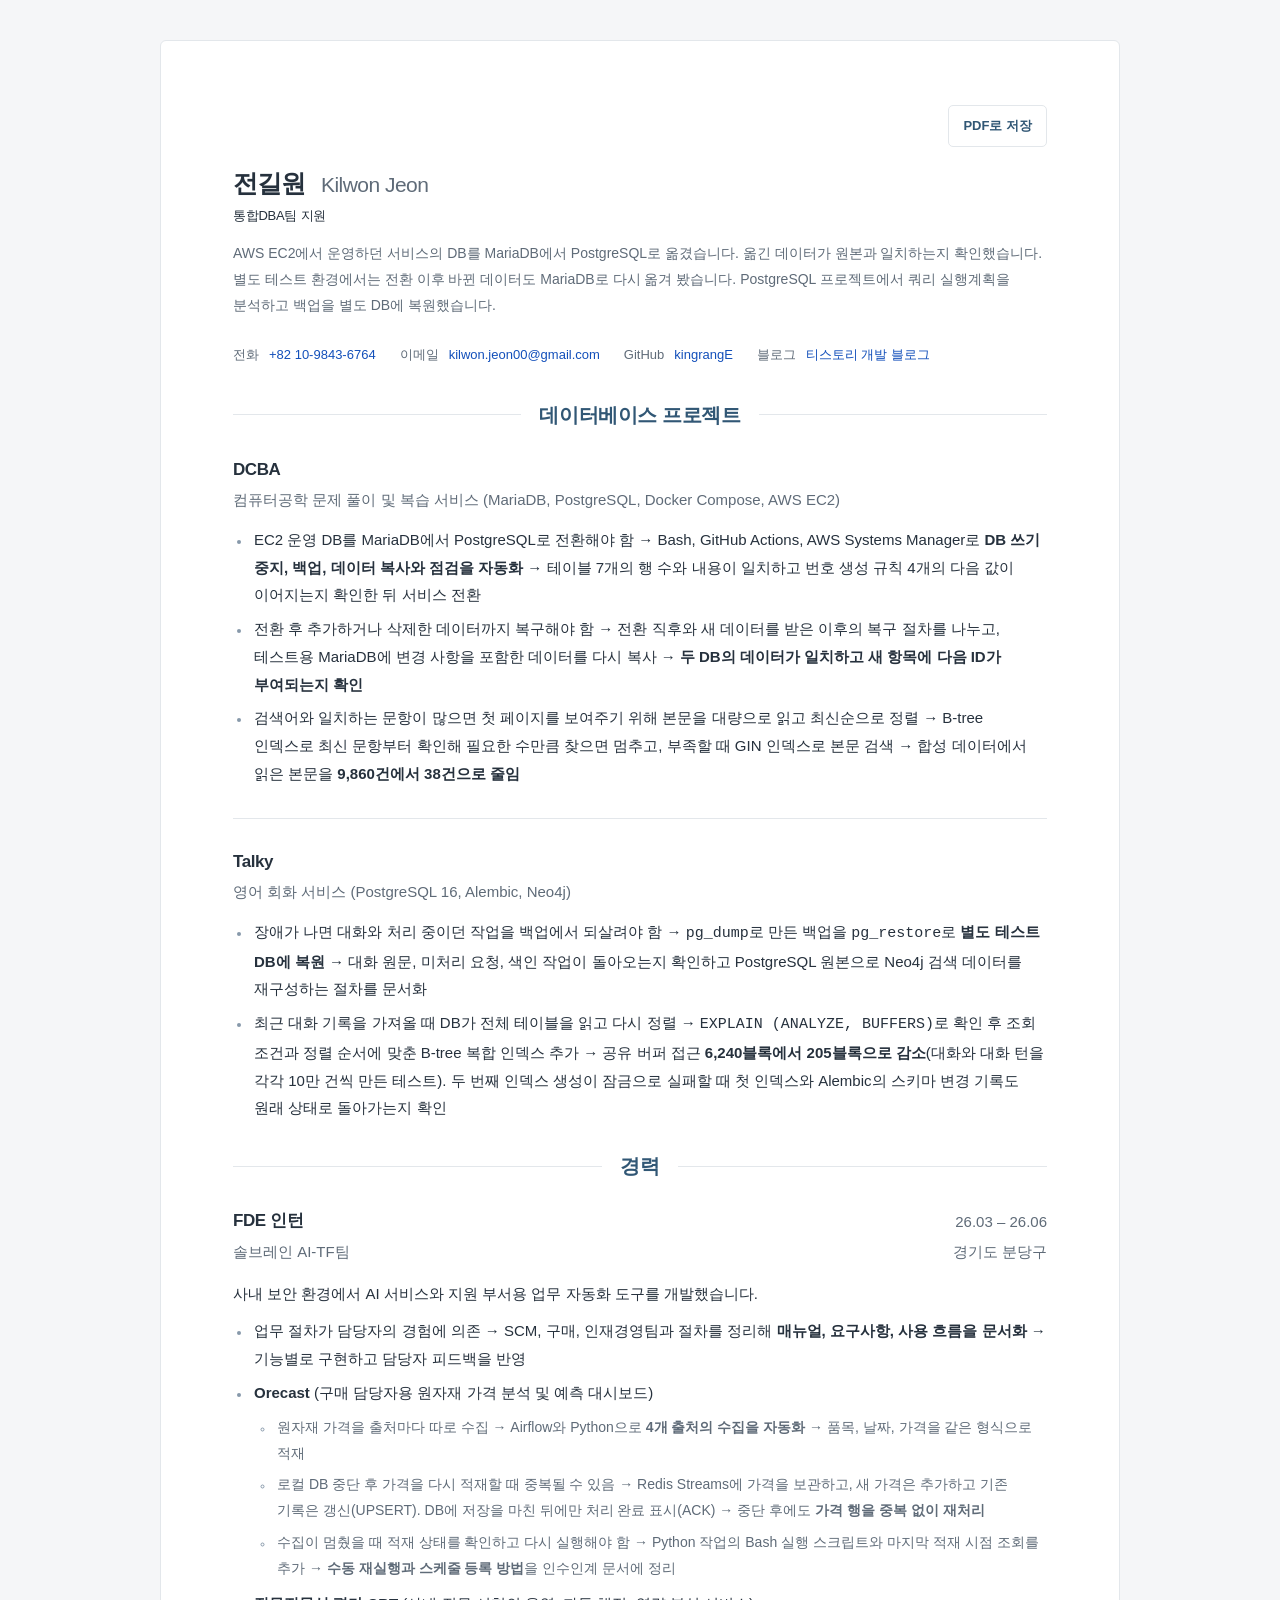
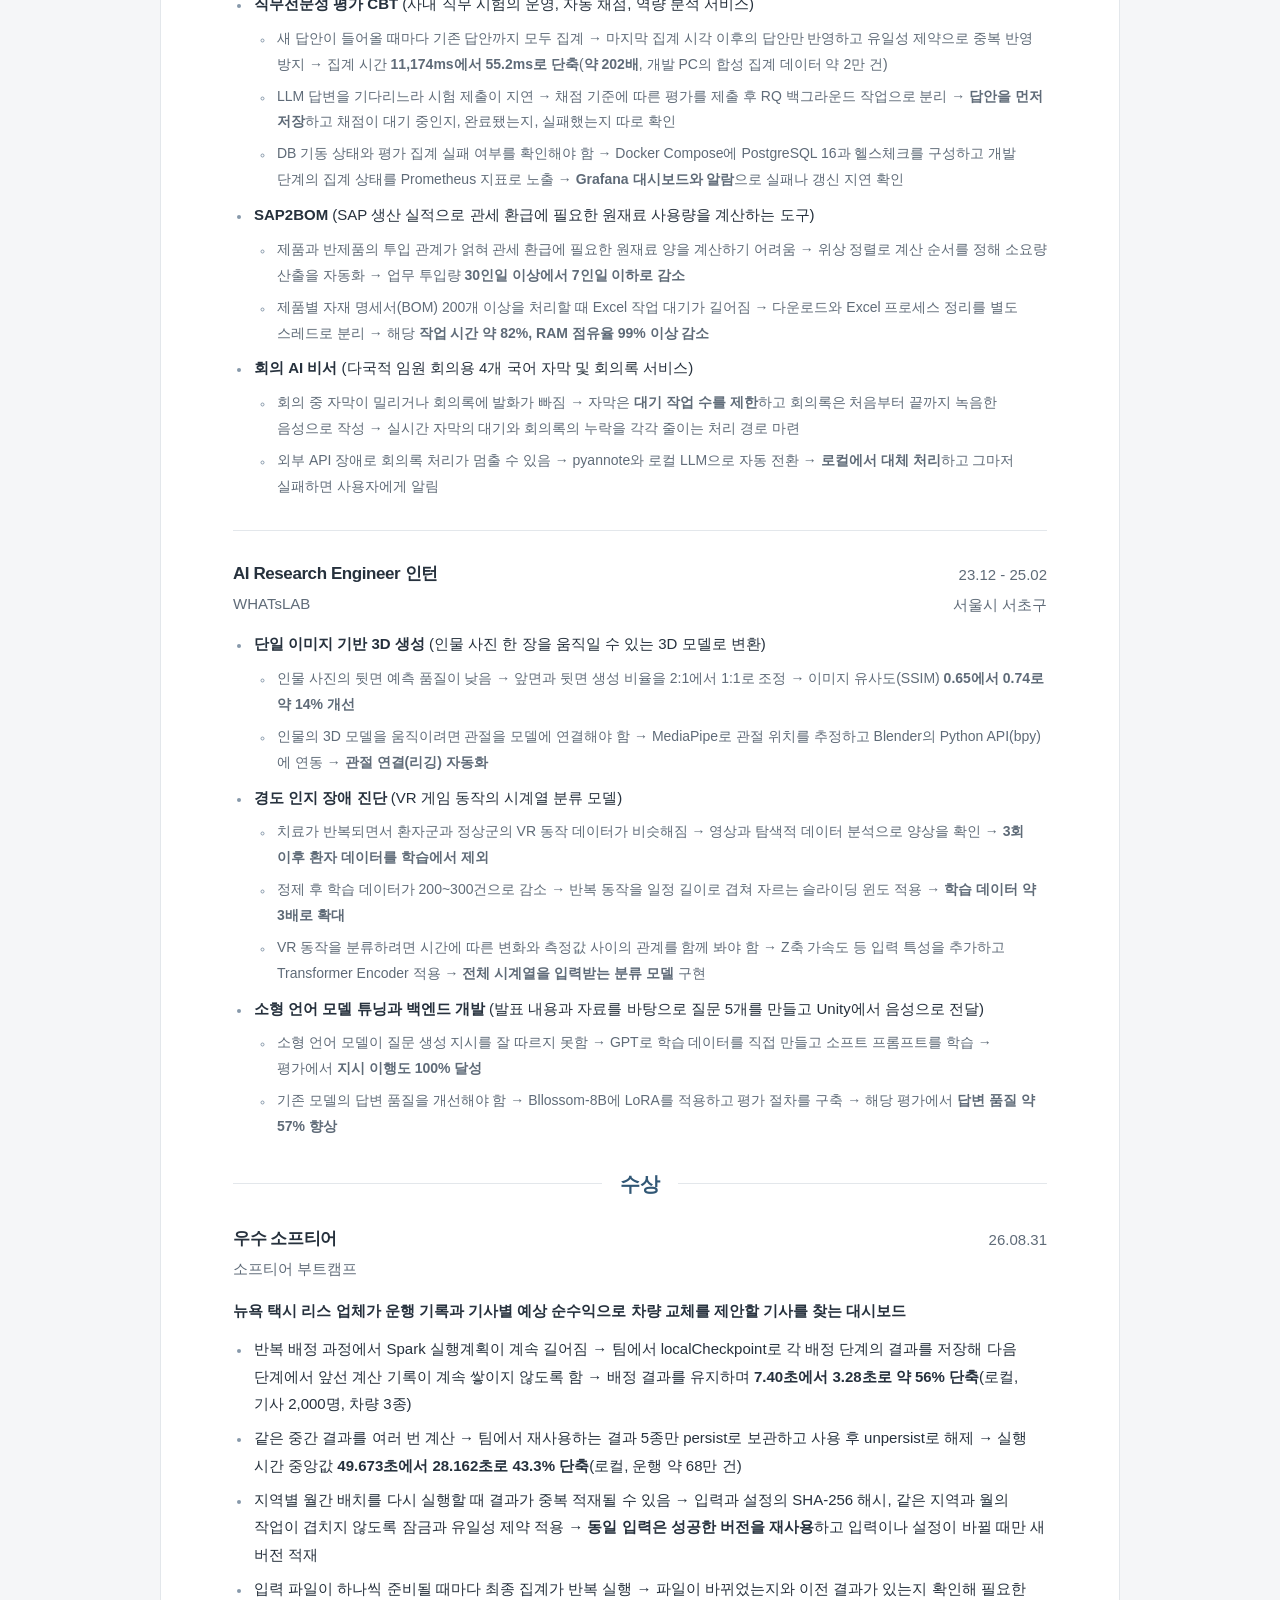
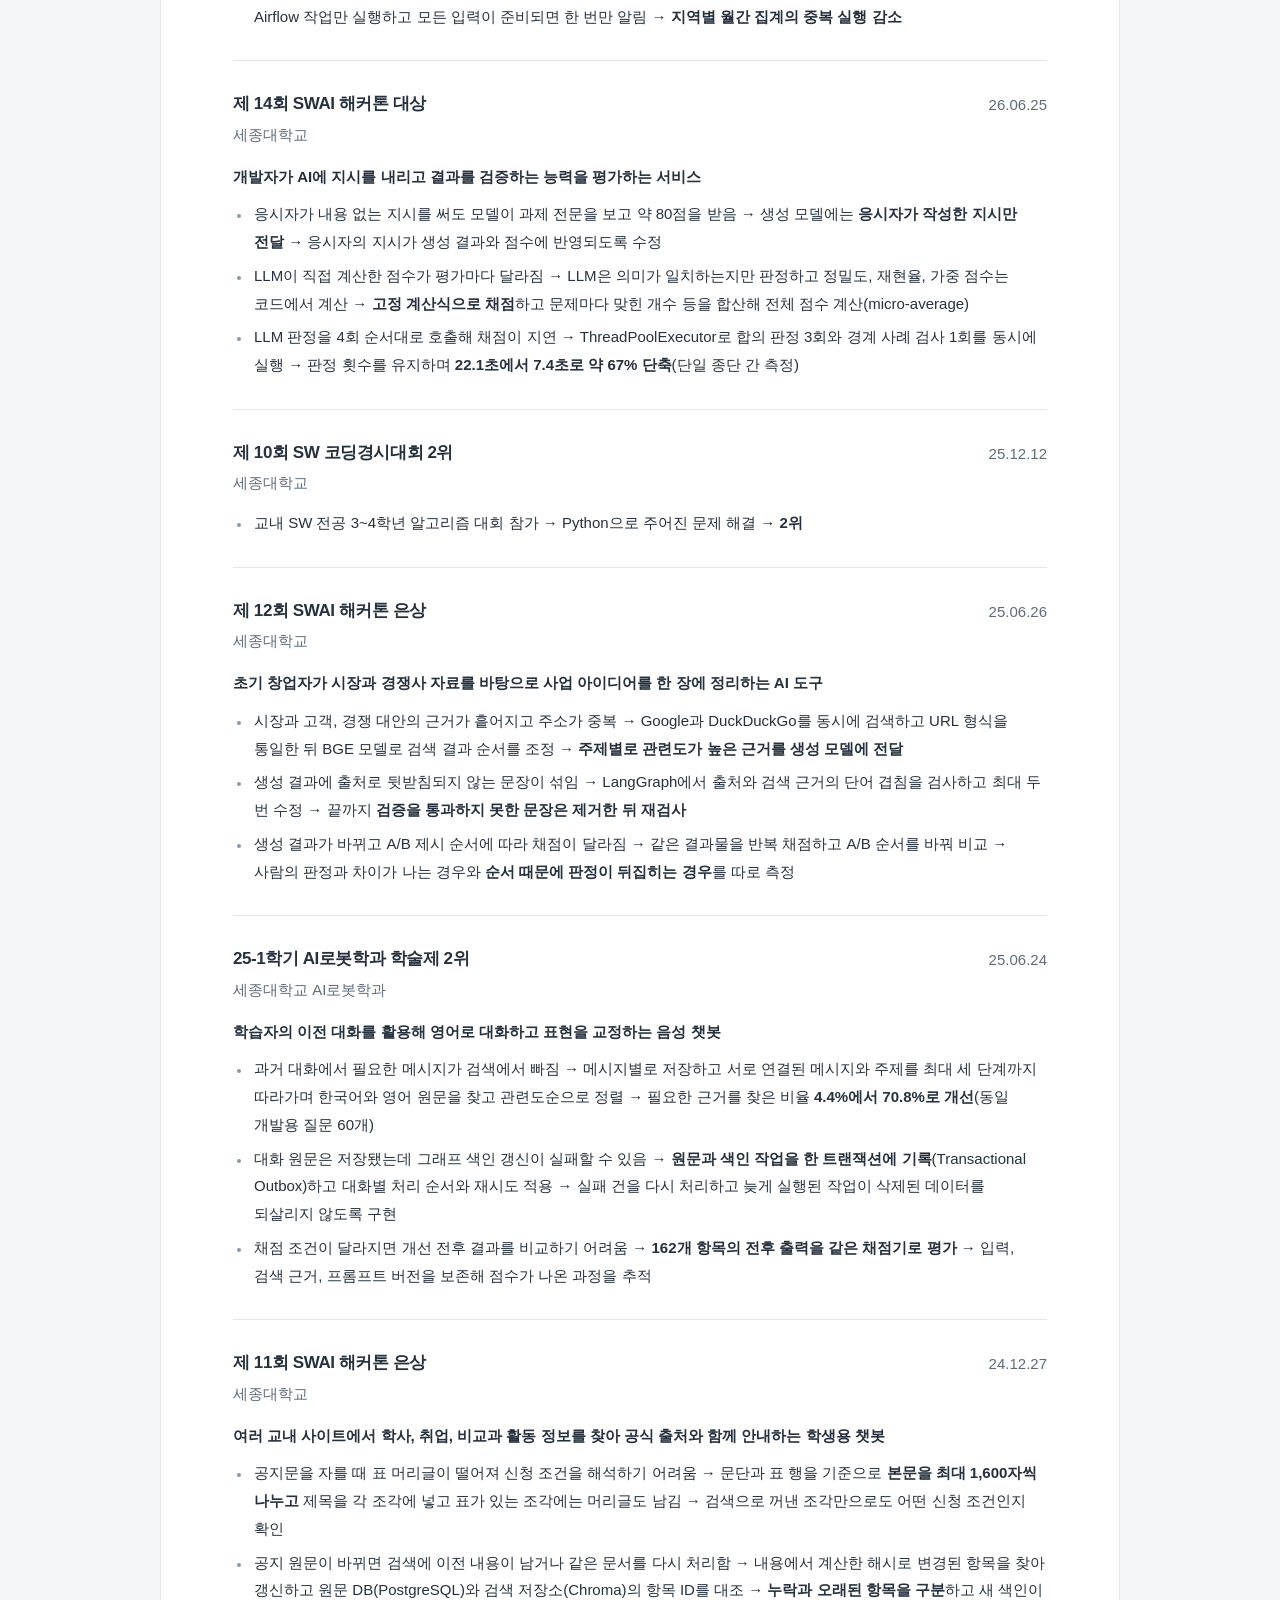
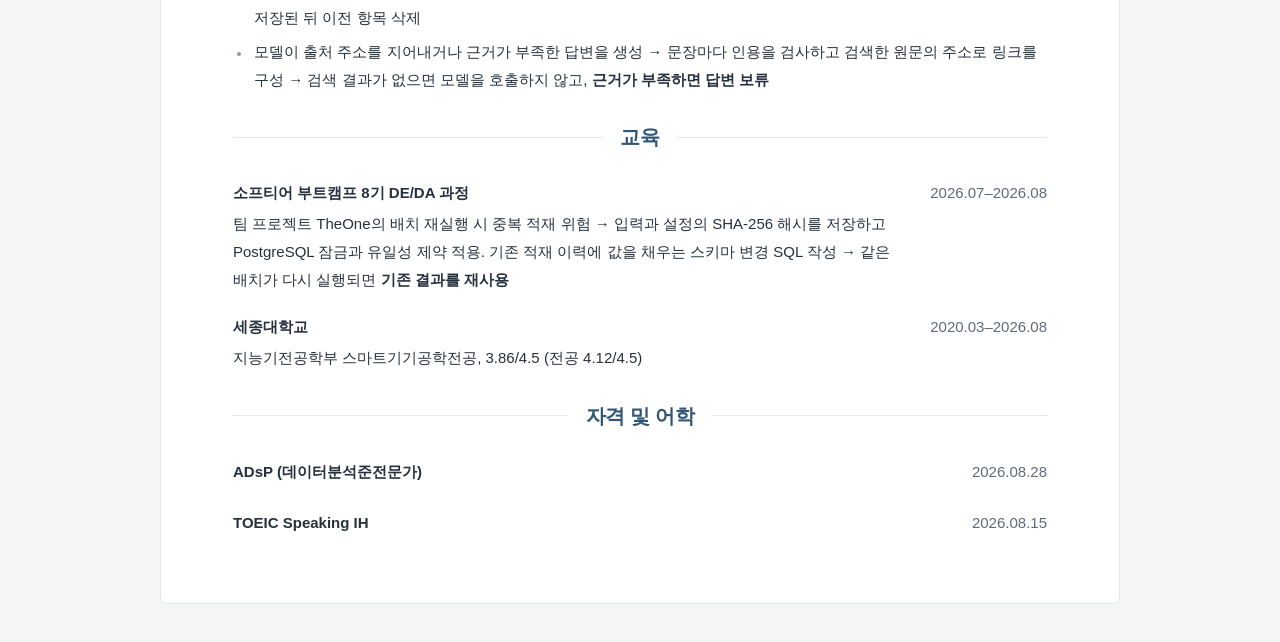
==== commit 23b59178: "style(resume): 핵심 성과와 성능 수치 강조 채용 담당자가 STAR 항목을 훑으면서 결과를 찾을 수 있도록 읽은 행 수, 버퍼 접근, 집계 시간 같은 비교 수치를 굵게 " ====
--- a/index_dba.html
+++ b/index_dba.html
@@ -72,9 +72,9 @@
             </div>
           </header>
           <ul>
-            <li>EC2 운영 DB를 MariaDB에서 PostgreSQL로 전환해야 함 → Bash, GitHub Actions, AWS Systems Manager로 DB 쓰기 중지, 백업, 데이터 복사와 점검을 자동화 → 테이블 7개의 행 수와 내용이 일치하고 번호 생성 규칙 4개의 다음 값이 이어지는지 확인한 뒤 서비스 전환</li>
-            <li>전환 후 추가하거나 삭제한 데이터까지 복구해야 함 → 전환 직후와 새 데이터를 받은 이후의 복구 절차를 나누고, 테스트용 MariaDB에 변경 사항을 포함한 데이터를 다시 복사 → 두 DB의 데이터가 일치하고 새 항목에 다음 ID가 부여되는지 확인</li>
-            <li>검색어와 일치하는 문항이 많으면 첫 페이지를 보여주기 위해 본문을 대량으로 읽고 최신순으로 정렬 → B-tree 인덱스로 최신 문항부터 확인해 필요한 수만큼 찾으면 멈추고, 부족할 때 GIN 인덱스로 본문 검색 → 합성 데이터에서 읽은 본문을 9,860건에서 38건으로 줄임</li>
+            <li>EC2 운영 DB를 MariaDB에서 PostgreSQL로 전환해야 함 → Bash, GitHub Actions, AWS Systems Manager로 <strong>DB 쓰기 중지, 백업, 데이터 복사와 점검을 자동화</strong> → 테이블 7개의 행 수와 내용이 일치하고 번호 생성 규칙 4개의 다음 값이 이어지는지 확인한 뒤 서비스 전환</li>
+            <li>전환 후 추가하거나 삭제한 데이터까지 복구해야 함 → 전환 직후와 새 데이터를 받은 이후의 복구 절차를 나누고, 테스트용 MariaDB에 변경 사항을 포함한 데이터를 다시 복사 → <strong>두 DB의 데이터가 일치하고 새 항목에 다음 ID가 부여되는지 확인</strong></li>
+            <li>검색어와 일치하는 문항이 많으면 첫 페이지를 보여주기 위해 본문을 대량으로 읽고 최신순으로 정렬 → B-tree 인덱스로 최신 문항부터 확인해 필요한 수만큼 찾으면 멈추고, 부족할 때 GIN 인덱스로 본문 검색 → 합성 데이터에서 읽은 본문을 <strong>9,860건에서 38건으로 줄임</strong></li>
           </ul>
         </article>
         <article class="항목">
@@ -85,8 +85,8 @@
             </div>
           </header>
           <ul>
-            <li>장애가 나면 대화와 처리 중이던 작업을 백업에서 되살려야 함 → <code>pg_dump</code>로 만든 백업을 <code>pg_restore</code>로 별도 테스트 DB에 복원 → 대화 원문, 미처리 요청, 색인 작업이 돌아오는지 확인하고 PostgreSQL 원본으로 Neo4j 검색 데이터를 재구성하는 절차를 문서화</li>
-            <li>최근 대화 기록을 가져올 때 DB가 전체 테이블을 읽고 다시 정렬 → <code>EXPLAIN (ANALYZE, BUFFERS)</code>로 확인 후 조회 조건과 정렬 순서에 맞춘 B-tree 복합 인덱스 추가 → 공유 버퍼 접근 6,240블록에서 205블록으로 감소(대화와 대화 턴을 각각 10만 건씩 만든 테스트). 두 번째 인덱스 생성이 잠금으로 실패할 때 첫 인덱스와 Alembic의 스키마 변경 기록도 원래 상태로 돌아가는지 확인</li>
+            <li>장애가 나면 대화와 처리 중이던 작업을 백업에서 되살려야 함 → <code>pg_dump</code>로 만든 백업을 <code>pg_restore</code>로 <strong>별도 테스트 DB에 복원</strong> → 대화 원문, 미처리 요청, 색인 작업이 돌아오는지 확인하고 PostgreSQL 원본으로 Neo4j 검색 데이터를 재구성하는 절차를 문서화</li>
+            <li>최근 대화 기록을 가져올 때 DB가 전체 테이블을 읽고 다시 정렬 → <code>EXPLAIN (ANALYZE, BUFFERS)</code>로 확인 후 조회 조건과 정렬 순서에 맞춘 B-tree 복합 인덱스 추가 → 공유 버퍼 접근 <strong>6,240블록에서 205블록으로 감소</strong>(대화와 대화 턴을 각각 10만 건씩 만든 테스트). 두 번째 인덱스 생성이 잠금으로 실패할 때 첫 인덱스와 Alembic의 스키마 변경 기록도 원래 상태로 돌아가는지 확인</li>
           </ul>
         </article>
       </section>
@@ -105,31 +105,31 @@
           </header>
           <p><em>사내 보안 환경에서 AI 서비스와 지원 부서용 업무 자동화 도구를 개발했습니다.</em></p>
           <ul>
-            <li>업무 절차가 담당자의 경험에 의존 → SCM, 구매, 인재경영팀과 절차를 정리해 매뉴얼, 요구사항, 사용 흐름을 문서화 → 기능별로 구현하고 담당자 피드백을 반영</li>
+            <li>업무 절차가 담당자의 경험에 의존 → SCM, 구매, 인재경영팀과 절차를 정리해 <strong>매뉴얼, 요구사항, 사용 흐름을 문서화</strong> → 기능별로 구현하고 담당자 피드백을 반영</li>
             <li><strong>Orecast</strong> (구매 담당자용 원자재 가격 분석 및 예측 대시보드)
               <ul>
-                <li>원자재 가격을 출처마다 따로 수집 → Airflow와 Python으로 4개 출처의 수집을 자동화 → 품목, 날짜, 가격을 같은 형식으로 적재</li>
-                <li>로컬 DB 중단 후 가격을 다시 적재할 때 중복될 수 있음 → Redis Streams에 가격을 보관하고, 새 가격은 추가하고 기존 기록은 갱신(UPSERT). DB에 저장을 마친 뒤에만 처리 완료 표시(ACK) → 중단 후에도 가격 행을 중복 없이 재처리</li>
-                <li>수집이 멈췄을 때 적재 상태를 확인하고 다시 실행해야 함 → Python 작업의 Bash 실행 스크립트와 마지막 적재 시점 조회를 추가 → 수동 재실행과 스케줄 등록 방법을 인수인계 문서에 정리</li>
+                <li>원자재 가격을 출처마다 따로 수집 → Airflow와 Python으로 <strong>4개 출처의 수집을 자동화</strong> → 품목, 날짜, 가격을 같은 형식으로 적재</li>
+                <li>로컬 DB 중단 후 가격을 다시 적재할 때 중복될 수 있음 → Redis Streams에 가격을 보관하고, 새 가격은 추가하고 기존 기록은 갱신(UPSERT). DB에 저장을 마친 뒤에만 처리 완료 표시(ACK) → 중단 후에도 <strong>가격 행을 중복 없이 재처리</strong></li>
+                <li>수집이 멈췄을 때 적재 상태를 확인하고 다시 실행해야 함 → Python 작업의 Bash 실행 스크립트와 마지막 적재 시점 조회를 추가 → <strong>수동 재실행과 스케줄 등록 방법</strong>을 인수인계 문서에 정리</li>
               </ul>
             </li>
             <li><strong>직무전문성 평가 CBT</strong> (사내 직무 시험의 운영, 자동 채점, 역량 분석 서비스)
               <ul>
-                <li>새 답안이 들어올 때마다 기존 답안까지 모두 집계 → 마지막 집계 시각 이후의 답안만 반영하고 유일성 제약으로 중복 반영 방지 → 집계 시간 11,174ms에서 55.2ms로 단축(약 202배, 개발 PC의 합성 집계 데이터 약 2만 건)</li>
-                <li>LLM 답변을 기다리느라 시험 제출이 지연 → 채점 기준에 따른 평가를 제출 후 RQ 백그라운드 작업으로 분리 → 답안을 먼저 저장하고 채점이 대기 중인지, 완료됐는지, 실패했는지 따로 확인</li>
-                <li>DB 기동 상태와 평가 집계 실패 여부를 확인해야 함 → Docker Compose에 PostgreSQL 16과 헬스체크를 구성하고 개발 단계의 집계 상태를 Prometheus 지표로 노출 → Grafana 대시보드와 알람으로 실패나 갱신 지연 확인</li>
+                <li>새 답안이 들어올 때마다 기존 답안까지 모두 집계 → 마지막 집계 시각 이후의 답안만 반영하고 유일성 제약으로 중복 반영 방지 → 집계 시간 <strong>11,174ms에서 55.2ms로 단축</strong>(<strong>약 202배</strong>, 개발 PC의 합성 집계 데이터 약 2만 건)</li>
+                <li>LLM 답변을 기다리느라 시험 제출이 지연 → 채점 기준에 따른 평가를 제출 후 RQ 백그라운드 작업으로 분리 → <strong>답안을 먼저 저장</strong>하고 채점이 대기 중인지, 완료됐는지, 실패했는지 따로 확인</li>
+                <li>DB 기동 상태와 평가 집계 실패 여부를 확인해야 함 → Docker Compose에 PostgreSQL 16과 헬스체크를 구성하고 개발 단계의 집계 상태를 Prometheus 지표로 노출 → <strong>Grafana 대시보드와 알람</strong>으로 실패나 갱신 지연 확인</li>
               </ul>
             </li>
             <li><strong>SAP2BOM</strong> (SAP 생산 실적으로 관세 환급에 필요한 원재료 사용량을 계산하는 도구)
               <ul>
-                <li>제품과 반제품의 투입 관계가 얽혀 관세 환급에 필요한 원재료 양을 계산하기 어려움 → 위상 정렬로 계산 순서를 정해 소요량 산출을 자동화 → 업무 투입량 30인일 이상에서 7인일 이하로 감소</li>
-                <li>제품별 자재 명세서(BOM) 200개 이상을 처리할 때 Excel 작업 대기가 길어짐 → 다운로드와 Excel 프로세스 정리를 별도 스레드로 분리 → 해당 작업 시간 약 82%, RAM 점유율 99% 이상 감소</li>
+                <li>제품과 반제품의 투입 관계가 얽혀 관세 환급에 필요한 원재료 양을 계산하기 어려움 → 위상 정렬로 계산 순서를 정해 소요량 산출을 자동화 → 업무 투입량 <strong>30인일 이상에서 7인일 이하로 감소</strong></li>
+                <li>제품별 자재 명세서(BOM) 200개 이상을 처리할 때 Excel 작업 대기가 길어짐 → 다운로드와 Excel 프로세스 정리를 별도 스레드로 분리 → 해당 <strong>작업 시간 약 82%, RAM 점유율 99% 이상 감소</strong></li>
               </ul>
             </li>
             <li><strong>회의 AI 비서</strong> (다국적 임원 회의용 4개 국어 자막 및 회의록 서비스)
               <ul>
-                <li>회의 중 자막이 밀리거나 회의록에 발화가 빠짐 → 자막은 대기 작업 수를 제한하고 회의록은 처음부터 끝까지 녹음한 음성으로 작성 → 실시간 자막의 대기와 회의록의 누락을 각각 줄이는 처리 경로 마련</li>
-                <li>외부 API 장애로 회의록 처리가 멈출 수 있음 → pyannote와 로컬 LLM으로 자동 전환 → 로컬에서 대체 처리하고 그마저 실패하면 사용자에게 알림</li>
+                <li>회의 중 자막이 밀리거나 회의록에 발화가 빠짐 → 자막은 <strong>대기 작업 수를 제한</strong>하고 회의록은 처음부터 끝까지 녹음한 음성으로 작성 → 실시간 자막의 대기와 회의록의 누락을 각각 줄이는 처리 경로 마련</li>
+                <li>외부 API 장애로 회의록 처리가 멈출 수 있음 → pyannote와 로컬 LLM으로 자동 전환 → <strong>로컬에서 대체 처리</strong>하고 그마저 실패하면 사용자에게 알림</li>
               </ul>
             </li>
           </ul>
@@ -147,21 +147,21 @@
           <ul>
             <li><strong>단일 이미지 기반 3D 생성</strong> (인물 사진 한 장을 움직일 수 있는 3D 모델로 변환)
               <ul>
-                <li>인물 사진의 뒷면 예측 품질이 낮음 → 앞면과 뒷면 생성 비율을 2:1에서 1:1로 조정 → 이미지 유사도(SSIM) 0.65에서 0.74로 약 14% 개선</li>
-                <li>인물의 3D 모델을 움직이려면 관절을 모델에 연결해야 함 → MediaPipe로 관절 위치를 추정하고 Blender의 Python API(bpy)에 연동 → 관절 연결(리깅) 자동화</li>
+                <li>인물 사진의 뒷면 예측 품질이 낮음 → 앞면과 뒷면 생성 비율을 2:1에서 1:1로 조정 → 이미지 유사도(SSIM) <strong>0.65에서 0.74로 약 14% 개선</strong></li>
+                <li>인물의 3D 모델을 움직이려면 관절을 모델에 연결해야 함 → MediaPipe로 관절 위치를 추정하고 Blender의 Python API(bpy)에 연동 → <strong>관절 연결(리깅) 자동화</strong></li>
               </ul>
             </li>
             <li><strong>경도 인지 장애 진단</strong> (VR 게임 동작의 시계열 분류 모델)
               <ul>
-                <li>치료가 반복되면서 환자군과 정상군의 VR 동작 데이터가 비슷해짐 → 영상과 탐색적 데이터 분석으로 양상을 확인 → 3회 이후 환자 데이터를 학습에서 제외</li>
-                <li>정제 후 학습 데이터가 200~300건으로 감소 → 반복 동작을 일정 길이로 겹쳐 자르는 슬라이딩 윈도 적용 → 학습 데이터 약 3배로 확대</li>
-                <li>VR 동작을 분류하려면 시간에 따른 변화와 측정값 사이의 관계를 함께 봐야 함 → Z축 가속도 등 입력 특성을 추가하고 Transformer Encoder 적용 → 전체 시계열을 입력받는 분류 모델 구현</li>
+                <li>치료가 반복되면서 환자군과 정상군의 VR 동작 데이터가 비슷해짐 → 영상과 탐색적 데이터 분석으로 양상을 확인 → <strong>3회 이후 환자 데이터를 학습에서 제외</strong></li>
+                <li>정제 후 학습 데이터가 200~300건으로 감소 → 반복 동작을 일정 길이로 겹쳐 자르는 슬라이딩 윈도 적용 → <strong>학습 데이터 약 3배로 확대</strong></li>
+                <li>VR 동작을 분류하려면 시간에 따른 변화와 측정값 사이의 관계를 함께 봐야 함 → Z축 가속도 등 입력 특성을 추가하고 Transformer Encoder 적용 → <strong>전체 시계열을 입력받는 분류 모델</strong> 구현</li>
               </ul>
             </li>
             <li><strong>소형 언어 모델 튜닝과 백엔드 개발</strong> (발표 내용과 자료를 바탕으로 질문 5개를 만들고 Unity에서 음성으로 전달)
               <ul>
-                <li>소형 언어 모델이 질문 생성 지시를 잘 따르지 못함 → GPT로 학습 데이터를 직접 만들고 소프트 프롬프트를 학습 → 평가에서 지시 이행도 100% 달성</li>
-                <li>기존 모델의 답변 품질을 개선해야 함 → Bllossom-8B에 LoRA를 적용하고 평가 절차를 구축 → 해당 평가에서 답변 품질 약 57% 향상</li>
+                <li>소형 언어 모델이 질문 생성 지시를 잘 따르지 못함 → GPT로 학습 데이터를 직접 만들고 소프트 프롬프트를 학습 → 평가에서 <strong>지시 이행도 100% 달성</strong></li>
+                <li>기존 모델의 답변 품질을 개선해야 함 → Bllossom-8B에 LoRA를 적용하고 평가 절차를 구축 → 해당 평가에서 <strong>답변 품질 약 57% 향상</strong></li>
               </ul>
             </li>
           </ul>
@@ -182,10 +182,10 @@
           </header>
           <p><strong>뉴욕 택시 리스 업체가 운행 기록과 기사별 예상 순수익으로 차량 교체를 제안할 기사를 찾는 대시보드</strong></p>
           <ul>
-            <li>반복 배정 과정에서 Spark 실행계획이 계속 길어짐 → 팀에서 localCheckpoint로 각 배정 단계의 결과를 저장해 다음 단계에서 앞선 계산 기록이 계속 쌓이지 않도록 함 → 배정 결과를 유지하며 7.40초에서 3.28초로 약 56% 단축(로컬, 기사 2,000명, 차량 3종)</li>
-            <li>같은 중간 결과를 여러 번 계산 → 팀에서 재사용하는 결과 5종만 persist로 보관하고 사용 후 unpersist로 해제 → 실행 시간 중앙값 49.673초에서 28.162초로 43.3% 단축(로컬, 운행 약 68만 건)</li>
-            <li>지역별 월간 배치를 다시 실행할 때 결과가 중복 적재될 수 있음 → 입력과 설정의 SHA-256 해시, 같은 지역과 월의 작업이 겹치지 않도록 잠금과 유일성 제약 적용 → 동일 입력은 성공한 버전을 재사용하고 입력이나 설정이 바뀔 때만 새 버전 적재</li>
-            <li>입력 파일이 하나씩 준비될 때마다 최종 집계가 반복 실행 → 파일이 바뀌었는지와 이전 결과가 있는지 확인해 필요한 Airflow 작업만 실행하고 모든 입력이 준비되면 한 번만 알림 → 지역별 월간 집계의 중복 실행 감소</li>
+            <li>반복 배정 과정에서 Spark 실행계획이 계속 길어짐 → 팀에서 localCheckpoint로 각 배정 단계의 결과를 저장해 다음 단계에서 앞선 계산 기록이 계속 쌓이지 않도록 함 → 배정 결과를 유지하며 <strong>7.40초에서 3.28초로 약 56% 단축</strong>(로컬, 기사 2,000명, 차량 3종)</li>
+            <li>같은 중간 결과를 여러 번 계산 → 팀에서 재사용하는 결과 5종만 persist로 보관하고 사용 후 unpersist로 해제 → 실행 시간 중앙값 <strong>49.673초에서 28.162초로 43.3% 단축</strong>(로컬, 운행 약 68만 건)</li>
+            <li>지역별 월간 배치를 다시 실행할 때 결과가 중복 적재될 수 있음 → 입력과 설정의 SHA-256 해시, 같은 지역과 월의 작업이 겹치지 않도록 잠금과 유일성 제약 적용 → <strong>동일 입력은 성공한 버전을 재사용</strong>하고 입력이나 설정이 바뀔 때만 새 버전 적재</li>
+            <li>입력 파일이 하나씩 준비될 때마다 최종 집계가 반복 실행 → 파일이 바뀌었는지와 이전 결과가 있는지 확인해 필요한 Airflow 작업만 실행하고 모든 입력이 준비되면 한 번만 알림 → <strong>지역별 월간 집계의 중복 실행 감소</strong></li>
           </ul>
         </article>
         <article class="항목">
@@ -200,9 +200,9 @@
           </header>
           <p><strong>개발자가 AI에 지시를 내리고 결과를 검증하는 능력을 평가하는 서비스</strong></p>
           <ul>
-            <li>응시자가 내용 없는 지시를 써도 모델이 과제 전문을 보고 약 80점을 받음 → 생성 모델에는 응시자가 작성한 지시만 전달 → 응시자의 지시가 생성 결과와 점수에 반영되도록 수정</li>
-            <li>LLM이 직접 계산한 점수가 평가마다 달라짐 → LLM은 의미가 일치하는지만 판정하고 정밀도, 재현율, 가중 점수는 코드에서 계산 → 고정 계산식으로 채점하고 문제마다 맞힌 개수 등을 합산해 전체 점수 계산(micro-average)</li>
-            <li>LLM 판정을 4회 순서대로 호출해 채점이 지연 → ThreadPoolExecutor로 합의 판정 3회와 경계 사례 검사 1회를 동시에 실행 → 판정 횟수를 유지하며 22.1초에서 7.4초로 약 67% 단축(단일 종단 간 측정)</li>
+            <li>응시자가 내용 없는 지시를 써도 모델이 과제 전문을 보고 약 80점을 받음 → 생성 모델에는 <strong>응시자가 작성한 지시만 전달</strong> → 응시자의 지시가 생성 결과와 점수에 반영되도록 수정</li>
+            <li>LLM이 직접 계산한 점수가 평가마다 달라짐 → LLM은 의미가 일치하는지만 판정하고 정밀도, 재현율, 가중 점수는 코드에서 계산 → <strong>고정 계산식으로 채점</strong>하고 문제마다 맞힌 개수 등을 합산해 전체 점수 계산(micro-average)</li>
+            <li>LLM 판정을 4회 순서대로 호출해 채점이 지연 → ThreadPoolExecutor로 합의 판정 3회와 경계 사례 검사 1회를 동시에 실행 → 판정 횟수를 유지하며 <strong>22.1초에서 7.4초로 약 67% 단축</strong>(단일 종단 간 측정)</li>
           </ul>
         </article>
         <article class="항목">
@@ -216,7 +216,7 @@
             </p>
           </header>
           <ul>
-            <li>교내 SW 전공 3~4학년 알고리즘 대회 참가 → Python으로 주어진 문제 해결 → 2위</li>
+            <li>교내 SW 전공 3~4학년 알고리즘 대회 참가 → Python으로 주어진 문제 해결 → <strong>2위</strong></li>
           </ul>
         </article>
         <article class="항목">
@@ -231,9 +231,9 @@
           </header>
           <p><strong>초기 창업자가 시장과 경쟁사 자료를 바탕으로 사업 아이디어를 한 장에 정리하는 AI 도구</strong></p>
           <ul>
-            <li>시장과 고객, 경쟁 대안의 근거가 흩어지고 주소가 중복 → Google과 DuckDuckGo를 동시에 검색하고 URL 형식을 통일한 뒤 BGE 모델로 검색 결과 순서를 조정 → 주제별로 관련도가 높은 근거를 생성 모델에 전달</li>
-            <li>생성 결과에 출처로 뒷받침되지 않는 문장이 섞임 → LangGraph에서 출처와 검색 근거의 단어 겹침을 검사하고 최대 두 번 수정 → 끝까지 검증을 통과하지 못한 문장은 제거한 뒤 재검사</li>
-            <li>생성 결과가 바뀌고 A/B 제시 순서에 따라 채점이 달라짐 → 같은 결과물을 반복 채점하고 A/B 순서를 바꿔 비교 → 사람의 판정과 차이가 나는 경우와 순서 때문에 판정이 뒤집히는 경우를 따로 측정</li>
+            <li>시장과 고객, 경쟁 대안의 근거가 흩어지고 주소가 중복 → Google과 DuckDuckGo를 동시에 검색하고 URL 형식을 통일한 뒤 BGE 모델로 검색 결과 순서를 조정 → <strong>주제별로 관련도가 높은 근거를 생성 모델에 전달</strong></li>
+            <li>생성 결과에 출처로 뒷받침되지 않는 문장이 섞임 → LangGraph에서 출처와 검색 근거의 단어 겹침을 검사하고 최대 두 번 수정 → 끝까지 <strong>검증을 통과하지 못한 문장은 제거한 뒤 재검사</strong></li>
+            <li>생성 결과가 바뀌고 A/B 제시 순서에 따라 채점이 달라짐 → 같은 결과물을 반복 채점하고 A/B 순서를 바꿔 비교 → 사람의 판정과 차이가 나는 경우와 <strong>순서 때문에 판정이 뒤집히는 경우</strong>를 따로 측정</li>
           </ul>
         </article>
         <article class="항목">
@@ -248,9 +248,9 @@
           </header>
           <p><strong>학습자의 이전 대화를 활용해 영어로 대화하고 표현을 교정하는 음성 챗봇</strong></p>
           <ul>
-            <li>과거 대화에서 필요한 메시지가 검색에서 빠짐 → 메시지별로 저장하고 서로 연결된 메시지와 주제를 최대 세 단계까지 따라가며 한국어와 영어 원문을 찾고 관련도순으로 정렬 → 필요한 근거를 찾은 비율 4.4%에서 70.8%로 개선(동일 개발용 질문 60개)</li>
-            <li>대화 원문은 저장됐는데 그래프 색인 갱신이 실패할 수 있음 → 원문과 색인 작업을 한 트랜잭션에 기록(Transactional Outbox)하고 대화별 처리 순서와 재시도 적용 → 실패 건을 다시 처리하고 늦게 실행된 작업이 삭제된 데이터를 되살리지 않도록 구현</li>
-            <li>채점 조건이 달라지면 개선 전후 결과를 비교하기 어려움 → 162개 항목의 전후 출력을 같은 채점기로 평가 → 입력, 검색 근거, 프롬프트 버전을 보존해 점수가 나온 과정을 추적</li>
+            <li>과거 대화에서 필요한 메시지가 검색에서 빠짐 → 메시지별로 저장하고 서로 연결된 메시지와 주제를 최대 세 단계까지 따라가며 한국어와 영어 원문을 찾고 관련도순으로 정렬 → 필요한 근거를 찾은 비율 <strong>4.4%에서 70.8%로 개선</strong>(동일 개발용 질문 60개)</li>
+            <li>대화 원문은 저장됐는데 그래프 색인 갱신이 실패할 수 있음 → <strong>원문과 색인 작업을 한 트랜잭션에 기록</strong>(Transactional Outbox)하고 대화별 처리 순서와 재시도 적용 → 실패 건을 다시 처리하고 늦게 실행된 작업이 삭제된 데이터를 되살리지 않도록 구현</li>
+            <li>채점 조건이 달라지면 개선 전후 결과를 비교하기 어려움 → <strong>162개 항목의 전후 출력을 같은 채점기로 평가</strong> → 입력, 검색 근거, 프롬프트 버전을 보존해 점수가 나온 과정을 추적</li>
           </ul>
         </article>
         <article class="항목">
@@ -265,9 +265,9 @@
           </header>
           <p><strong>여러 교내 사이트에서 학사, 취업, 비교과 활동 정보를 찾아 공식 출처와 함께 안내하는 학생용 챗봇</strong></p>
           <ul>
-            <li>공지문을 자를 때 표 머리글이 떨어져 신청 조건을 해석하기 어려움 → 문단과 표 행을 기준으로 본문을 최대 1,600자씩 나누고 제목을 각 조각에 넣고 표가 있는 조각에는 머리글도 남김 → 검색으로 꺼낸 조각만으로도 어떤 신청 조건인지 확인</li>
-            <li>공지 원문이 바뀌면 검색에 이전 내용이 남거나 같은 문서를 다시 처리함 → 내용에서 계산한 해시로 변경된 항목을 찾아 갱신하고 원문 DB(PostgreSQL)와 검색 저장소(Chroma)의 항목 ID를 대조 → 누락과 오래된 항목을 구분하고 새 색인이 저장된 뒤 이전 항목 삭제</li>
-            <li>모델이 출처 주소를 지어내거나 근거가 부족한 답변을 생성 → 문장마다 인용을 검사하고 검색한 원문의 주소로 링크를 구성 → 검색 결과가 없으면 모델을 호출하지 않고, 근거가 부족하면 답변 보류</li>
+            <li>공지문을 자를 때 표 머리글이 떨어져 신청 조건을 해석하기 어려움 → 문단과 표 행을 기준으로 <strong>본문을 최대 1,600자씩 나누고</strong> 제목을 각 조각에 넣고 표가 있는 조각에는 머리글도 남김 → 검색으로 꺼낸 조각만으로도 어떤 신청 조건인지 확인</li>
+            <li>공지 원문이 바뀌면 검색에 이전 내용이 남거나 같은 문서를 다시 처리함 → 내용에서 계산한 해시로 변경된 항목을 찾아 갱신하고 원문 DB(PostgreSQL)와 검색 저장소(Chroma)의 항목 ID를 대조 → <strong>누락과 오래된 항목을 구분</strong>하고 새 색인이 저장된 뒤 이전 항목 삭제</li>
+            <li>모델이 출처 주소를 지어내거나 근거가 부족한 답변을 생성 → 문장마다 인용을 검사하고 검색한 원문의 주소로 링크를 구성 → 검색 결과가 없으면 모델을 호출하지 않고, <strong>근거가 부족하면 답변 보류</strong></li>
           </ul>
         </article>
       </section>
@@ -277,7 +277,7 @@
         <ul>
           <li>
             <div class="항목-행">
-              <span><strong>소프티어 부트캠프 8기 DE/DA 과정</strong>팀 프로젝트 TheOne의 배치 재실행 시 중복 적재 위험 → 입력과 설정의 SHA-256 해시를 저장하고 PostgreSQL 잠금과 유일성 제약 적용. 기존 적재 이력에 값을 채우는 스키마 변경 SQL 작성 → 같은 배치가 다시 실행되면 기존 결과를 재사용</span>
+              <span><strong>소프티어 부트캠프 8기 DE/DA 과정</strong>팀 프로젝트 TheOne의 배치 재실행 시 중복 적재 위험 → 입력과 설정의 SHA-256 해시를 저장하고 PostgreSQL 잠금과 유일성 제약 적용. 기존 적재 이력에 값을 채우는 스키마 변경 SQL 작성 → 같은 배치가 다시 실행되면 <b>기존 결과를 재사용</b></span>
               <span class="항목-메타정보"><span class="기간">2026.07–2026.08</span></span>
             </div>
           </li>
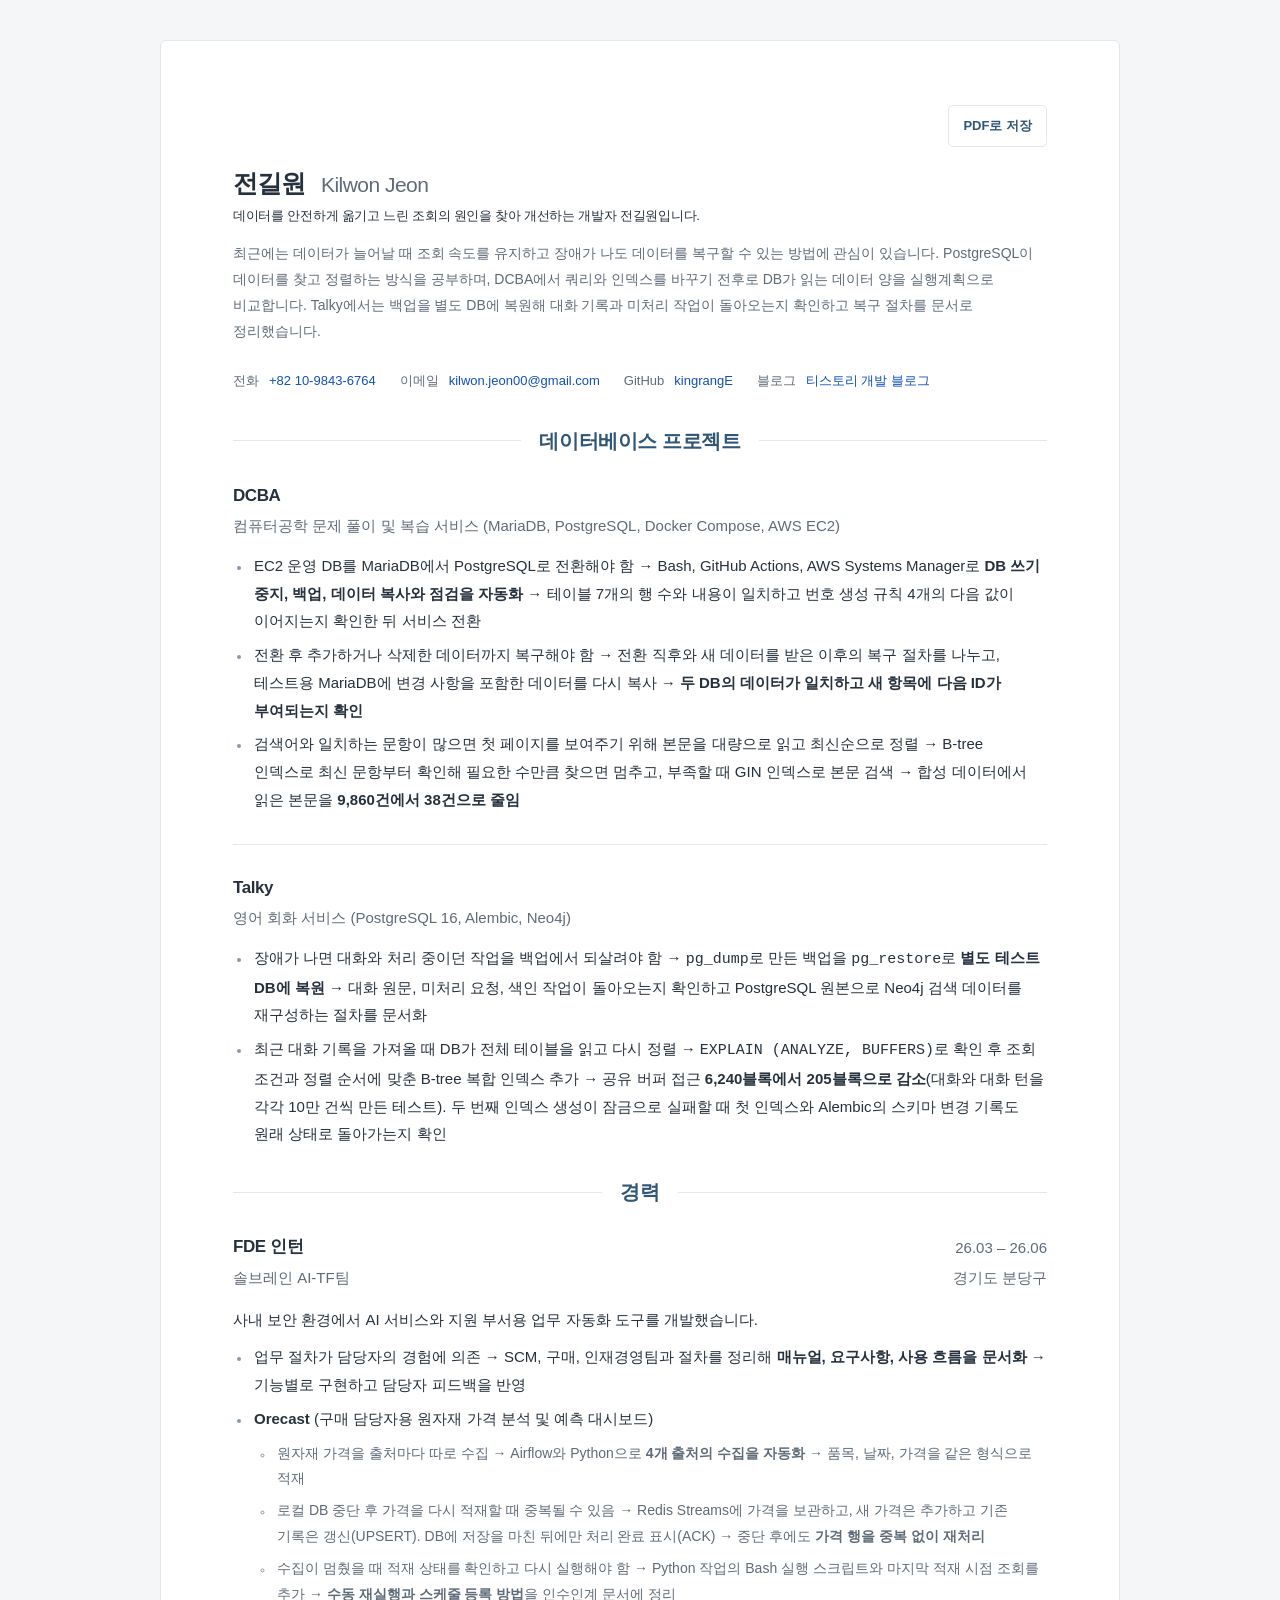
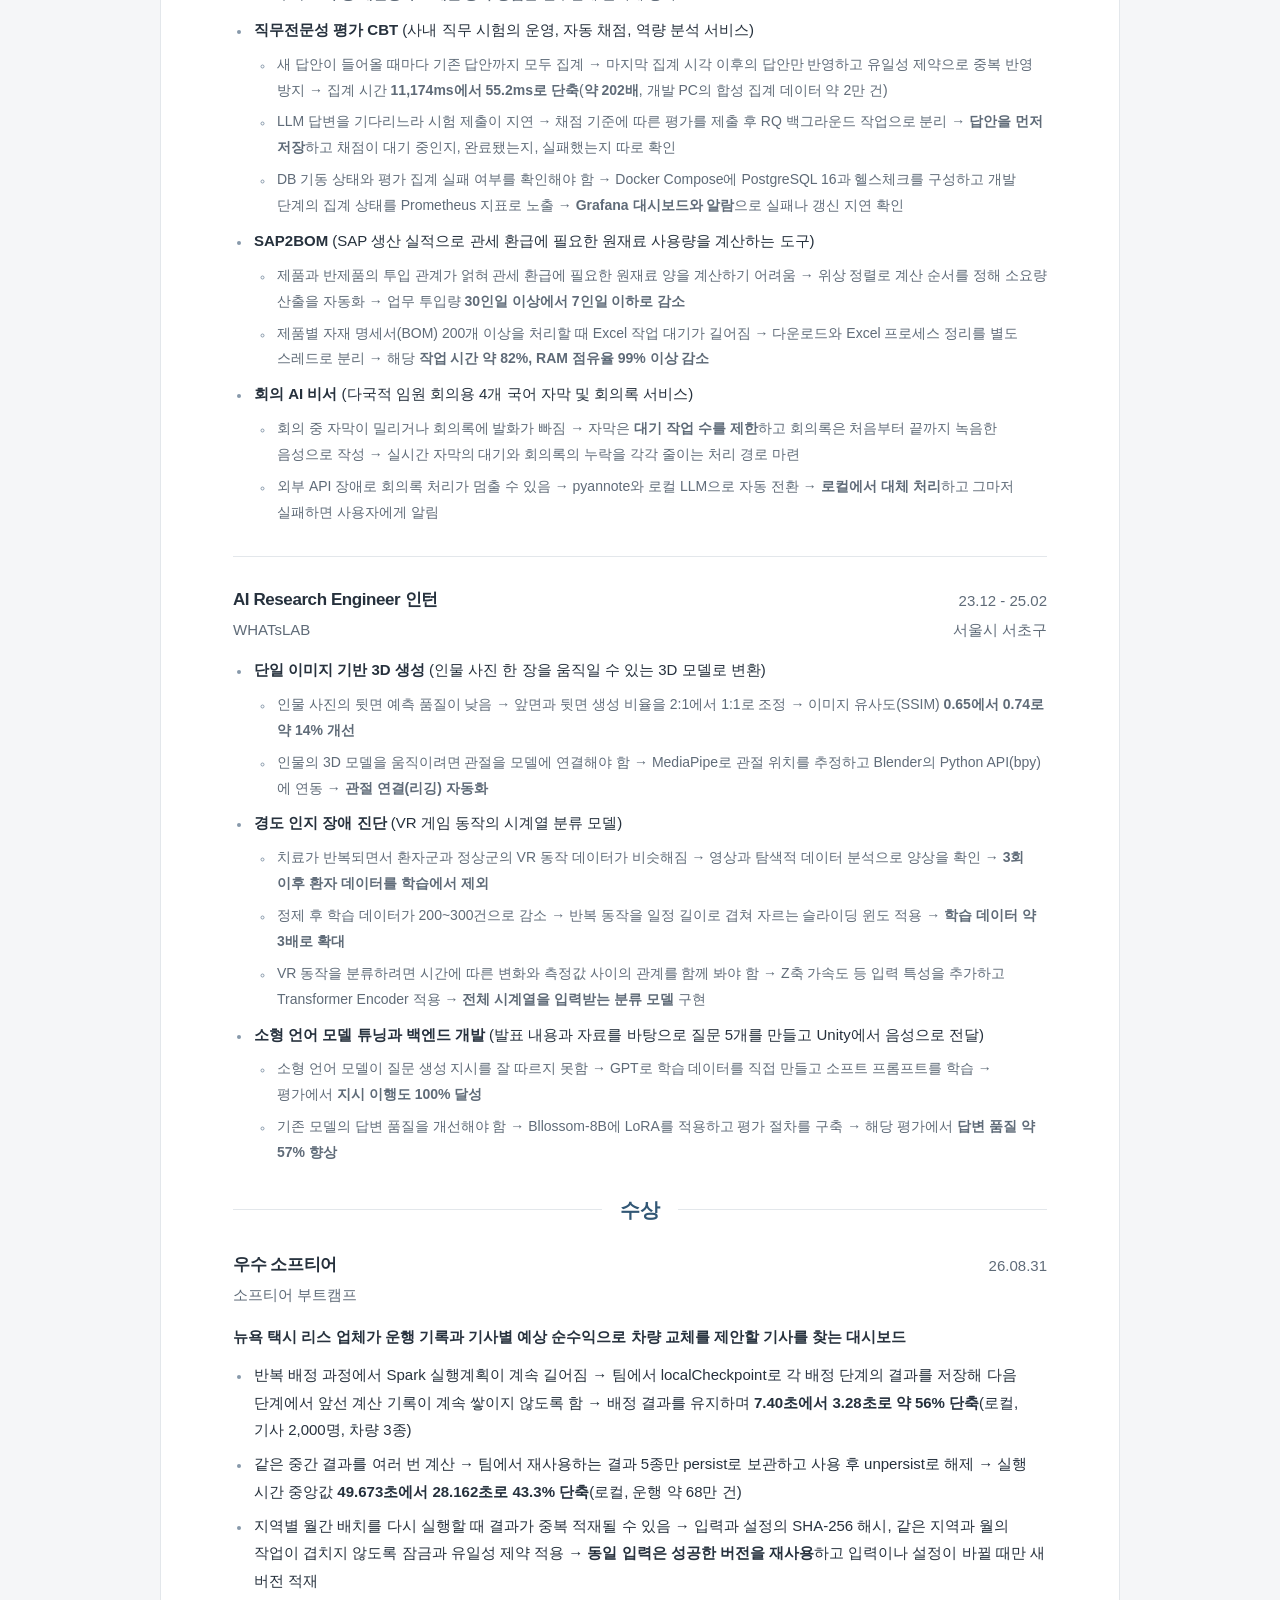
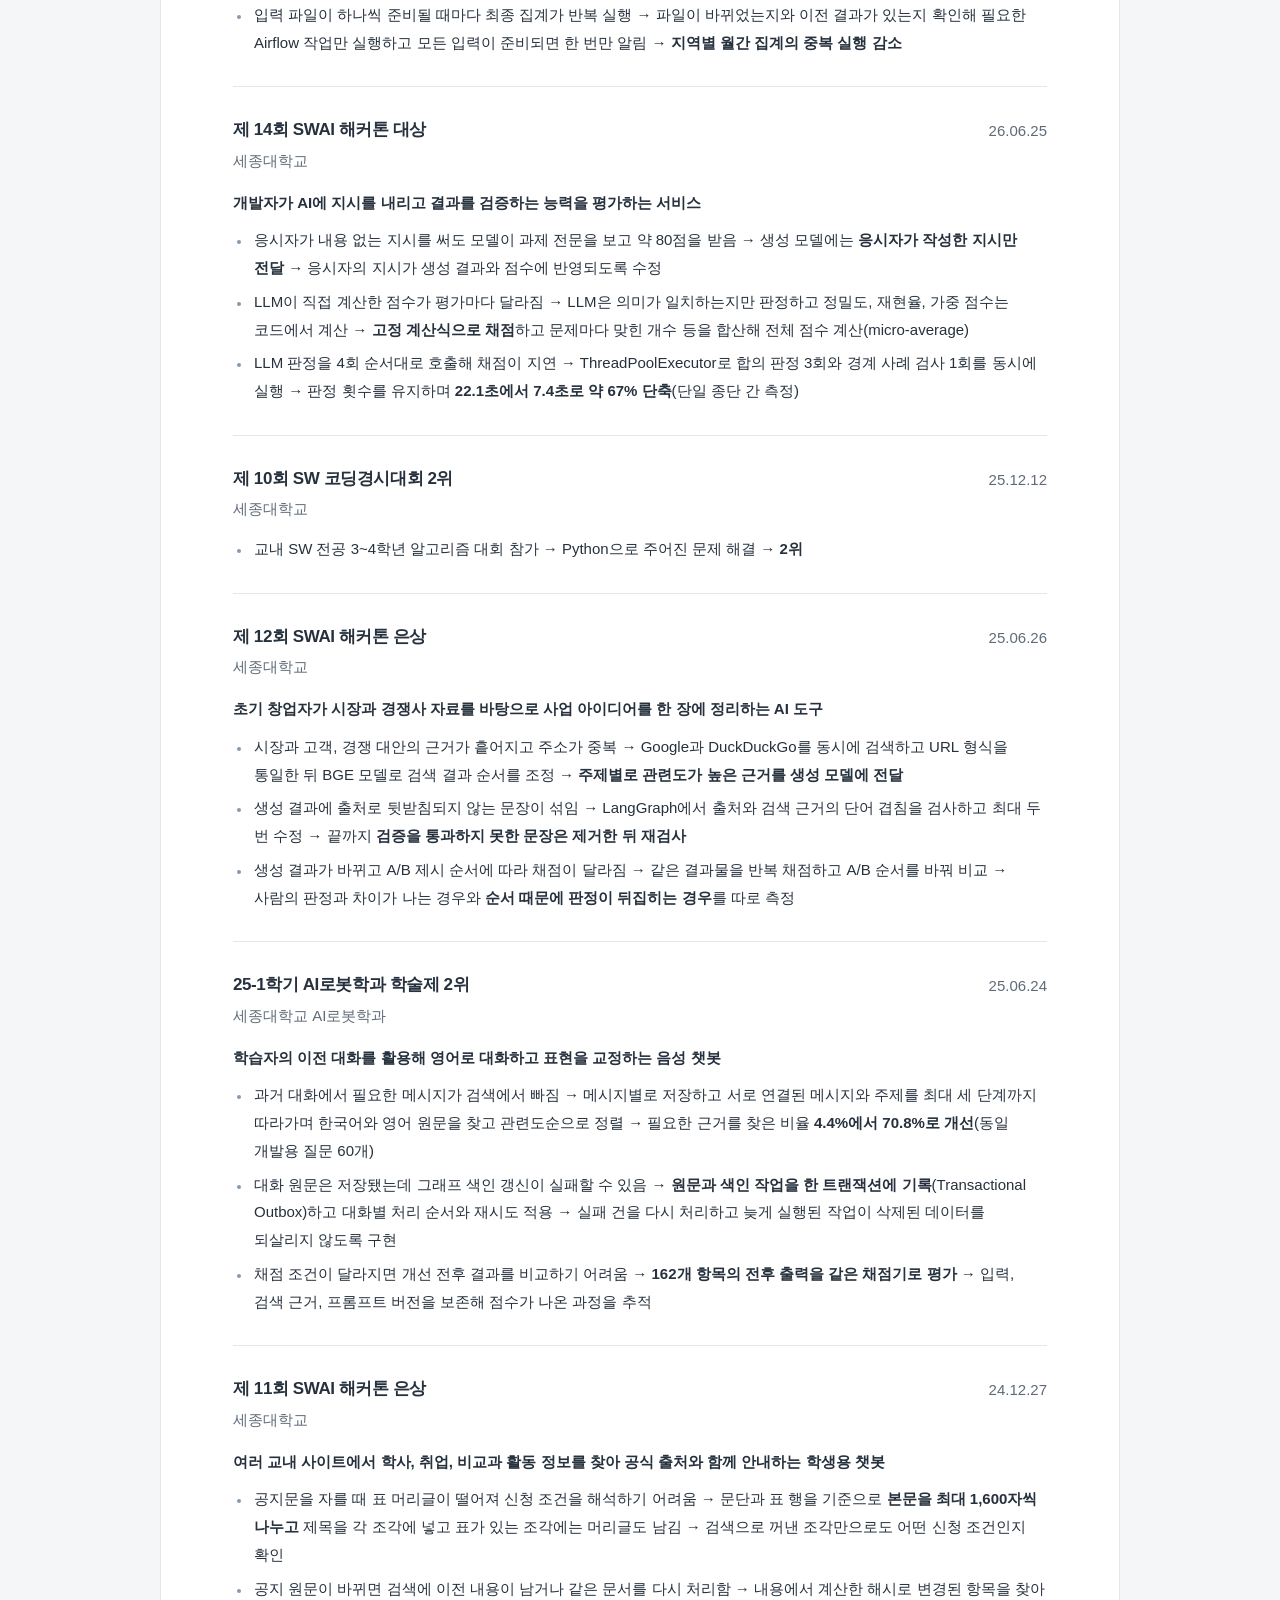
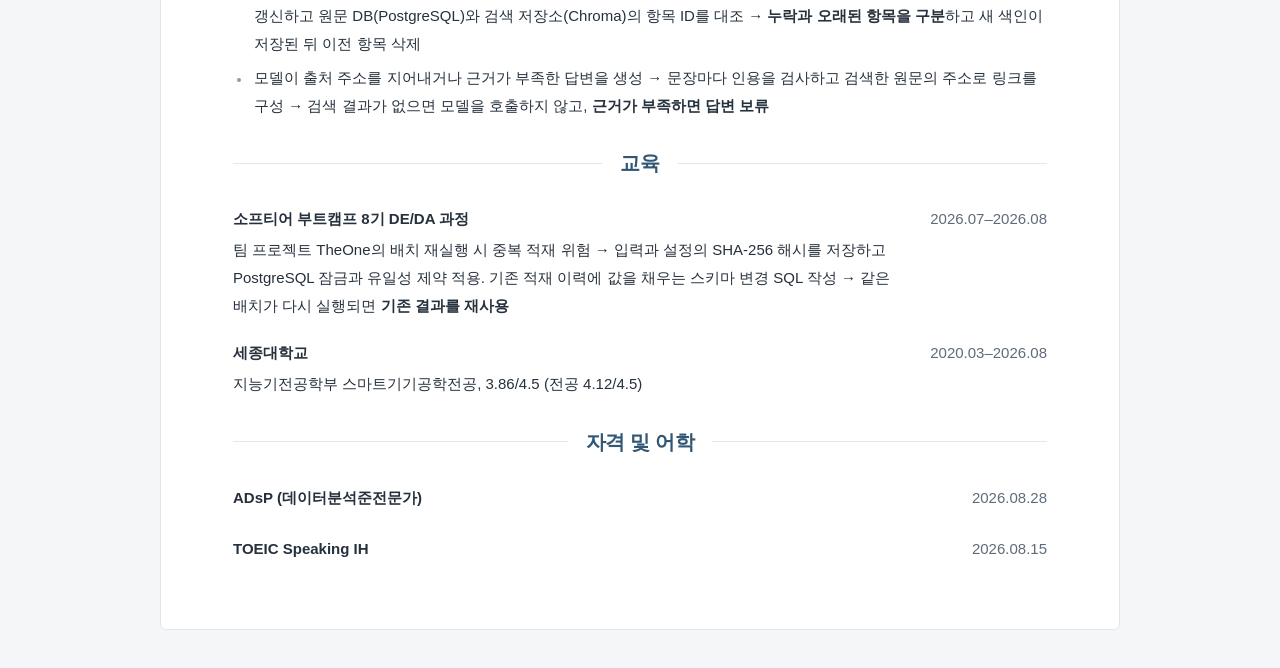
==== commit cea0670d: "refactor(resume): 소개와 프로필을 현재 DB 학습 중심으로 수정 이력서 상단에서 지원 팀명과 완료한 이관 작업의 반복 설명을 걷어 내고 개발자로서의 관심과 현재 하는" ====
--- a/index_dba.html
+++ b/index_dba.html
@@ -3,9 +3,9 @@
   <head>
     <meta charset="utf-8">
     <meta name="viewport" content="width=device-width, initial-scale=1">
-    <title>전길원 | 통합DBA팀 지원 이력서</title>
+    <title>전길원 | DBA 이력서</title>
     <meta name="description" content="MariaDB에서 PostgreSQL로 운영 DB 이관, 실행계획 분석, 백업 및 복구 검증 경험을 담은 전길원의 이력서">
-    <meta property="og:title" content="전길원 | 통합DBA팀 지원 이력서">
+    <meta property="og:title" content="전길원 | DBA 이력서">
     <meta property="og:description" content="MariaDB에서 PostgreSQL로 운영 DB 이관, 실행계획 분석, 백업 및 복구 검증 경험">
     <meta property="og:type" content="website">
     <link rel="stylesheet" href="./style.css">
@@ -51,9 +51,9 @@
       <header class="이력서-헤더">
         <div>
           <h1>전길원 <span lang="en">Kilwon Jeon</span></h1>
-          <p class="소개-문구">통합DBA팀 지원</p>
+          <p class="소개-문구">데이터를 안전하게 옮기고 느린 조회의 원인을 찾아 개선하는 개발자 전길원입니다.</p>
         </div>
-        <p class="프로필-요약">AWS EC2에서 운영하던 서비스의 DB를 MariaDB에서 PostgreSQL로 옮겼습니다. 옮긴 데이터가 원본과 일치하는지 확인했습니다. 별도 테스트 환경에서는 전환 이후 바뀐 데이터도 MariaDB로 다시 옮겨 봤습니다. PostgreSQL 프로젝트에서 쿼리 실행계획을 분석하고 백업을 별도 DB에 복원했습니다.</p>
+        <p class="프로필-요약">최근에는 데이터가 늘어날 때 조회 속도를 유지하고 장애가 나도 데이터를 복구할 수 있는 방법에 관심이 있습니다. PostgreSQL이 데이터를 찾고 정렬하는 방식을 공부하며, DCBA에서 쿼리와 인덱스를 바꾸기 전후로 DB가 읽는 데이터 양을 실행계획으로 비교합니다. Talky에서는 백업을 별도 DB에 복원해 대화 기록과 미처리 작업이 돌아오는지 확인하고 복구 절차를 문서로 정리했습니다.</p>
         <address class="연락처">
           <span><span>전화</span><a href="tel:+821098436764">+82 10-9843-6764</a></span>
           <span><span>이메일</span><a href="mailto:kilwon.jeon00@gmail.com">kilwon.jeon00@gmail.com</a></span>
